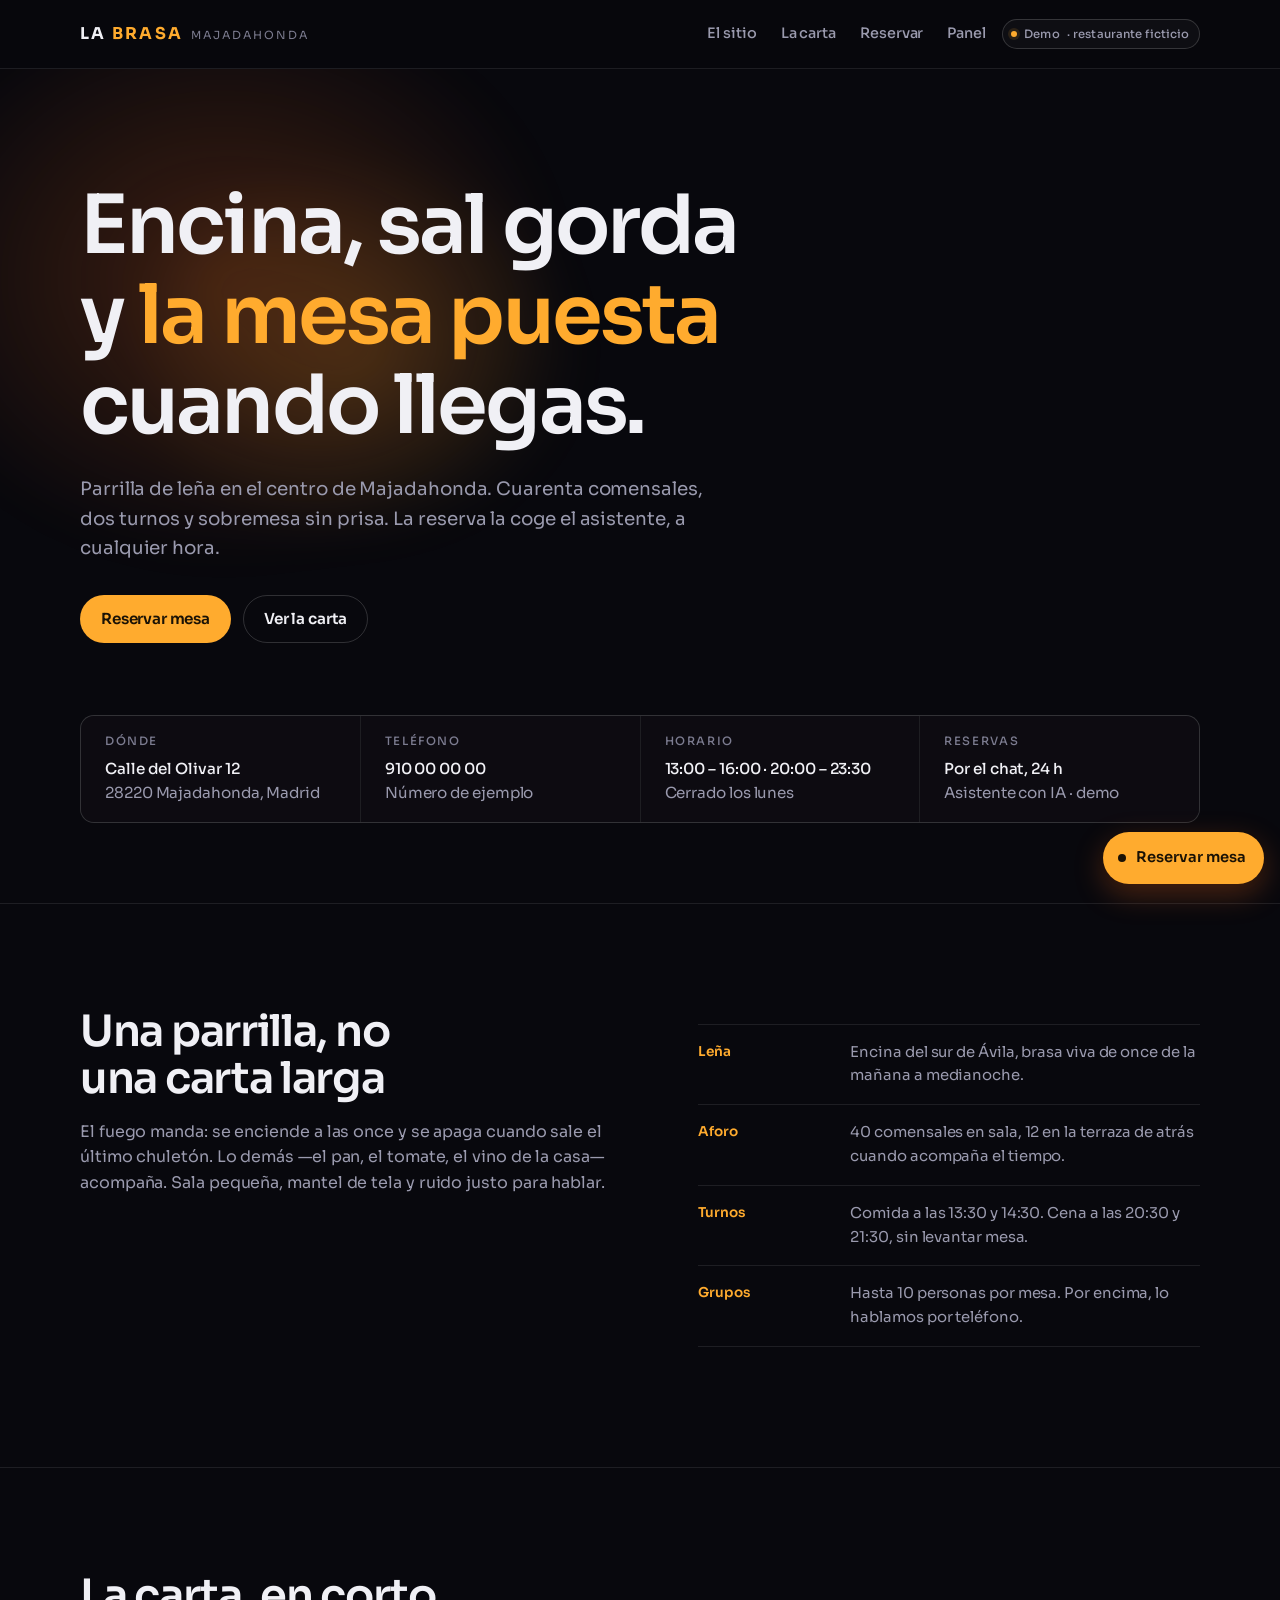
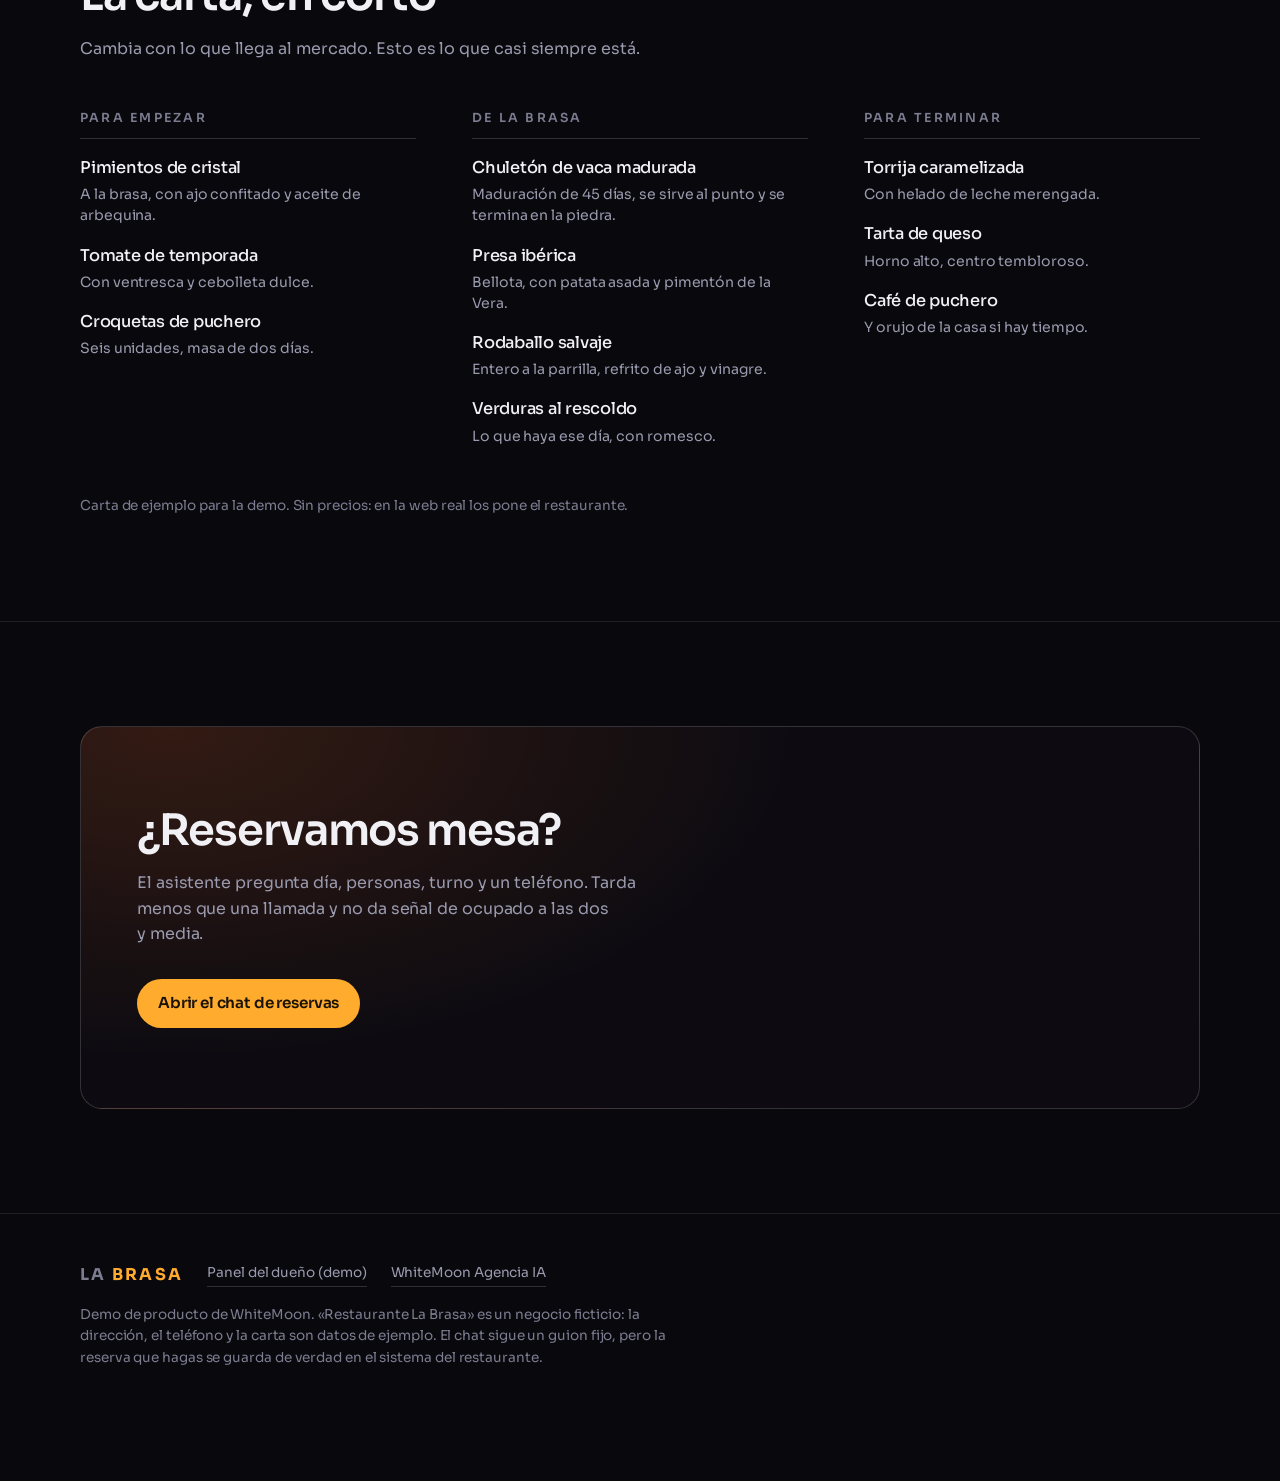
==== index.html @ 06634918 "feat: el chat guarda la reserva vía reservas-mt El guion y el diseño siguen igual; lo que cambia es " ====
<!DOCTYPE html>
<html lang="es">
<head>
<meta charset="utf-8">
<meta name="viewport" content="width=device-width, initial-scale=1">
<title>Restaurante La Brasa · Demo de reservas con IA — WhiteMoon</title>
<meta name="description" content="Demo visual de WhiteMoon: web de restaurante con asistente de IA que toma la reserva en el chat. Restaurante ficticio, datos de ejemplo.">
<meta name="robots" content="noindex, nofollow">
<meta property="og:type" content="website">
<meta property="og:title" content="Restaurante La Brasa · Demo de reservas con IA">
<meta property="og:description" content="Demo visual de WhiteMoon. Restaurante ficticio, datos de ejemplo.">
<meta name="theme-color" content="#08080d">
<link rel="preconnect" href="https://fonts.googleapis.com">
<link rel="preconnect" href="https://fonts.gstatic.com" crossorigin>
<link href="https://fonts.googleapis.com/css2?family=Sora:wght@300;400;500;600;700&display=swap" rel="stylesheet">
<link rel="stylesheet" href="assets/css/base.css">
<link rel="stylesheet" href="assets/css/site.css">
</head>
<body>

<a class="skip" href="#main">Saltar al contenido</a>

<header class="nav">
  <div class="wrap nav__inner">
    <a class="brand" href="#main">
      <span class="brand__mark">La <em>Brasa</em></span>
      <span class="brand__kind">Majadahonda</span>
    </a>
    <nav class="nav__links" aria-label="Secciones">
      <a href="#sitio">El sitio</a>
      <a href="#carta">La carta</a>
      <a href="#reservar">Reservar</a>
      <a href="panel.html">Panel</a>
    </nav>
    <span class="demo-tag">Demo<span class="nav__tag-full"> · restaurante ficticio</span></span>
  </div>
</header>

<main id="main">

  <section class="hero">
    <div class="wrap hero__inner">
      <h1>Encina, sal gorda y <em>la mesa puesta</em> cuando llegas.</h1>
      <p class="hero__lead">
        Parrilla de leña en el centro de Majadahonda. Cuarenta comensales, dos turnos
        y sobremesa sin prisa. La reserva la coge el asistente, a cualquier hora.
      </p>
      <div class="hero__actions">
        <button class="btn btn--ember" type="button" data-open-chat>Reservar mesa</button>
        <a class="btn btn--ghost" href="#carta">Ver la carta</a>
      </div>

      <dl class="strip">
        <div>
          <dt>Dónde</dt>
          <dd>Calle del Olivar 12 <span>28220 Majadahonda, Madrid</span></dd>
        </div>
        <div>
          <dt>Teléfono</dt>
          <dd>910 00 00 00 <span>Número de ejemplo</span></dd>
        </div>
        <div>
          <dt>Horario</dt>
          <dd>13:00 – 16:00 · 20:00 – 23:30 <span>Cerrado los lunes</span></dd>
        </div>
        <div>
          <dt>Reservas</dt>
          <dd>Por el chat, 24 h <span>Asistente con IA · demo</span></dd>
        </div>
      </dl>
    </div>
  </section>

  <section class="section" id="sitio">
    <div class="wrap sitio">
      <div>
        <h2>Una parrilla, no una carta larga</h2>
        <p class="section__lead">
          El fuego manda: se enciende a las once y se apaga cuando sale el último
          chuletón. Lo demás —el pan, el tomate, el vino de la casa— acompaña.
          Sala pequeña, mantel de tela y ruido justo para hablar.
        </p>
      </div>
      <dl class="facts">
        <div>
          <dt>Leña</dt>
          <dd>Encina del sur de Ávila, brasa viva de once de la mañana a medianoche.</dd>
        </div>
        <div>
          <dt>Aforo</dt>
          <dd>40 comensales en sala, 12 en la terraza de atrás cuando acompaña el tiempo.</dd>
        </div>
        <div>
          <dt>Turnos</dt>
          <dd>Comida a las 13:30 y 14:30. Cena a las 20:30 y 21:30, sin levantar mesa.</dd>
        </div>
        <div>
          <dt>Grupos</dt>
          <dd>Hasta 10 personas por mesa. Por encima, lo hablamos por teléfono.</dd>
        </div>
      </dl>
    </div>
  </section>

  <section class="section" id="carta">
    <div class="wrap">
      <h2>La carta, en corto</h2>
      <p class="section__lead">
        Cambia con lo que llega al mercado. Esto es lo que casi siempre está.
      </p>

      <div class="carta">
        <div>
          <h3>Para empezar</h3>
          <ul>
            <li><b>Pimientos de cristal</b><span>A la brasa, con ajo confitado y aceite de arbequina.</span></li>
            <li><b>Tomate de temporada</b><span>Con ventresca y cebolleta dulce.</span></li>
            <li><b>Croquetas de puchero</b><span>Seis unidades, masa de dos días.</span></li>
          </ul>
        </div>
        <div>
          <h3>De la brasa</h3>
          <ul>
            <li><b>Chuletón de vaca madurada</b><span>Maduración de 45 días, se sirve al punto y se termina en la piedra.</span></li>
            <li><b>Presa ibérica</b><span>Bellota, con patata asada y pimentón de la Vera.</span></li>
            <li><b>Rodaballo salvaje</b><span>Entero a la parrilla, refrito de ajo y vinagre.</span></li>
            <li><b>Verduras al rescoldo</b><span>Lo que haya ese día, con romesco.</span></li>
          </ul>
        </div>
        <div>
          <h3>Para terminar</h3>
          <ul>
            <li><b>Torrija caramelizada</b><span>Con helado de leche merengada.</span></li>
            <li><b>Tarta de queso</b><span>Horno alto, centro tembloroso.</span></li>
            <li><b>Café de puchero</b><span>Y orujo de la casa si hay tiempo.</span></li>
          </ul>
        </div>
      </div>

      <p class="carta__note">
        Carta de ejemplo para la demo. Sin precios: en la web real los pone el restaurante.
      </p>
    </div>
  </section>

  <section class="section" id="reservar">
    <div class="wrap">
      <div class="cierre">
        <h2>¿Reservamos mesa?</h2>
        <p>
          El asistente pregunta día, personas, turno y un teléfono. Tarda menos que
          una llamada y no da señal de ocupado a las dos y media.
        </p>
        <button class="btn btn--ember" type="button" data-open-chat>Abrir el chat de reservas</button>
      </div>
    </div>
  </section>

</main>

<footer class="foot">
  <div class="wrap">
    <div class="foot__row">
      <span class="brand__mark">La <em>Brasa</em></span>
      <a href="panel.html">Panel del dueño (demo)</a>
      <a href="https://whitemoon.es" rel="noopener">WhiteMoon Agencia IA</a>
    </div>
    <p class="foot__disclaimer">
      Demo de producto de WhiteMoon. «Restaurante La Brasa» es un negocio ficticio:
      la dirección, el teléfono y la carta son datos de ejemplo. El chat sigue un
      guion fijo, pero la reserva que hagas se guarda de verdad en el sistema del
      restaurante.
    </p>
  </div>
</footer>

<!-- Widget de reservas ---------------------------------------------------- -->

<button class="chat-fab" type="button" id="chatFab" data-open-chat aria-haspopup="dialog" aria-controls="chat">
  <span class="chat-fab__dot" aria-hidden="true"></span>
  Reservar mesa
</button>

<section class="chat" id="chat" role="dialog" aria-modal="false" aria-labelledby="chatTitle" hidden>
  <header class="chat__head">
    <div>
      <p class="chat__title" id="chatTitle">Reservas · La Brasa</p>
      <p class="chat__sub">Asistente con IA · demo</p>
    </div>
    <button class="chat__close" type="button" id="chatClose" aria-label="Cerrar el chat">
      <svg width="16" height="16" viewBox="0 0 16 16" fill="none" aria-hidden="true">
        <path d="M3.5 3.5l9 9m0-9l-9 9" stroke="currentColor" stroke-width="1.6" stroke-linecap="round"/>
      </svg>
    </button>
  </header>

  <div class="chat__log" id="chatLog" role="log" aria-live="polite" aria-label="Conversación con el asistente"></div>

  <footer class="chat__foot">
    <div class="chips" id="chatChips"></div>
    <form class="chat__form" id="chatForm" hidden>
      <label class="sr-only" for="chatInput" id="chatInputLabel">Tu respuesta</label>
      <input class="chat__input" id="chatInput" type="text" autocomplete="off" placeholder="Escribe aquí…">
      <button class="chat__send" type="submit" aria-label="Enviar">
        <svg width="17" height="17" viewBox="0 0 17 17" fill="none" aria-hidden="true">
          <path d="M2.5 8.5h11m-4.5-4.5l4.5 4.5-4.5 4.5" stroke="currentColor" stroke-width="1.7" stroke-linecap="round" stroke-linejoin="round"/>
        </svg>
      </button>
    </form>
  </footer>
</section>

<script src="assets/js/chat.js"></script>
</body>
</html>
---- assets/css/base.css ----
/* ==========================================================================
   La Brasa · DEMO WhiteMoon — tokens y base compartida
   ========================================================================== */

:root {
  /* Superficies — negro WhiteMoon con calor de brasa en las capas altas */
  --bg: #08080d;
  --bg-2: #0d0b11;
  --surface: #141019;
  --surface-2: #1b1520;
  --line: rgba(255, 255, 255, .09);
  --line-strong: rgba(255, 255, 255, .16);

  /* Acento cálido: brasa */
  --ember: #ffab2e;
  --ember-deep: #ff6f1f;
  --ember-ink: #1a1205;
  --ember-soft: rgba(255, 171, 46, .12);

  /* Estados */
  --ok: #00d4aa;
  --ok-soft: rgba(0, 212, 170, .13);
  --warn: #ffc96b;
  --danger: #ff6b6b;
  --danger-soft: rgba(255, 107, 107, .13);

  /* Texto */
  --text: #f0f0f5;
  --muted: #9a9aae;
  --muted-2: #7c7c90;

  /* Tipografía */
  --font: 'Sora', system-ui, -apple-system, 'Segoe UI', sans-serif;

  /* Ritmo */
  --s1: .25rem;
  --s2: .5rem;
  --s3: .75rem;
  --s4: 1rem;
  --s5: 1.5rem;
  --s6: 2rem;
  --s7: 3rem;
  --s8: 4.5rem;
  --s9: 7rem;

  --r-sm: 8px;
  --r-md: 14px;
  --r-lg: 22px;
  --r-pill: 999px;

  /* Capas */
  --z-sticky: 20;
  --z-nav: 30;
  --z-widget: 40;
  --z-sheet: 50;
  --z-toast: 60;

  /* Motion */
  --ease-out: cubic-bezier(.16, 1, .3, 1);
  --fast: 160ms;
  --mid: 260ms;
}

*,
*::before,
*::after { box-sizing: border-box; }

html {
  -webkit-text-size-adjust: 100%;
  scroll-behavior: smooth;
}

body {
  margin: 0;
  background: var(--bg);
  color: var(--text);
  font-family: var(--font);
  font-size: 16px;
  font-weight: 400;
  line-height: 1.6;
  letter-spacing: -.005em;
  -webkit-font-smoothing: antialiased;
  text-rendering: optimizeLegibility;
}

h1, h2, h3, h4 {
  margin: 0;
  font-weight: 600;
  line-height: 1.1;
  letter-spacing: -.03em;
  text-wrap: balance;
}

p { margin: 0; text-wrap: pretty; }

a { color: inherit; }

button,
input,
select,
textarea {
  font: inherit;
  color: inherit;
}

button {
  cursor: pointer;
  touch-action: manipulation;
}

ul, ol { margin: 0; padding: 0; list-style: none; }

:focus-visible {
  outline: 2px solid var(--ember);
  outline-offset: 3px;
  border-radius: 4px;
}

::selection {
  background: var(--ember);
  color: var(--ember-ink);
}

/* Utilidades ------------------------------------------------------------- */

.wrap {
  width: min(100% - 2.5rem, 1120px);
  margin-inline: auto;
}

.skip {
  position: absolute;
  left: -9999px;
  top: 0;
  z-index: 100;
  padding: .7rem 1.1rem;
  background: var(--ember);
  color: var(--ember-ink);
  font-weight: 600;
  border-radius: 0 0 var(--r-sm) 0;
}
.skip:focus { left: 0; }

.sr-only {
  position: absolute;
  width: 1px; height: 1px;
  padding: 0; margin: -1px;
  overflow: hidden;
  clip: rect(0 0 0 0);
  white-space: nowrap;
  border: 0;
}

.tnum { font-variant-numeric: tabular-nums; }

/* Sello de demo ---------------------------------------------------------- */

.demo-tag {
  display: inline-flex;
  align-items: center;
  gap: .45rem;
  padding: .3rem .6rem .3rem .5rem;
  border: 1px solid var(--line-strong);
  border-radius: var(--r-pill);
  background: rgba(255, 255, 255, .03);
  color: var(--muted);
  font-size: .72rem;
  font-weight: 500;
  letter-spacing: .01em;
  white-space: nowrap;
}

.demo-tag::before {
  content: "";
  width: 6px;
  height: 6px;
  border-radius: 50%;
  background: var(--ember);
  box-shadow: 0 0 0 3px var(--ember-soft);
}

/* Botones ---------------------------------------------------------------- */

.btn {
  display: inline-flex;
  align-items: center;
  justify-content: center;
  gap: .5rem;
  min-height: 46px;
  padding: .7rem 1.25rem;
  border: 1px solid transparent;
  border-radius: var(--r-pill);
  background: none;
  font-size: .95rem;
  font-weight: 600;
  letter-spacing: -.01em;
  text-decoration: none;
  transition: background var(--fast) var(--ease-out),
              border-color var(--fast) var(--ease-out),
              color var(--fast) var(--ease-out),
              transform var(--fast) var(--ease-out);
}

.btn:active { transform: scale(.97); }

.btn--ember {
  background: var(--ember);
  color: var(--ember-ink);
}
.btn--ember:hover { background: #ffbe5c; }

.btn--ghost {
  border-color: var(--line-strong);
  color: var(--text);
}
.btn--ghost:hover {
  border-color: var(--ember);
  color: var(--ember);
}

@media (prefers-reduced-motion: reduce) {
  html { scroll-behavior: auto; }
  *,
  *::before,
  *::after {
    animation-duration: .001ms !important;
    animation-iteration-count: 1 !important;
    transition-duration: .001ms !important;
  }
}
---- assets/css/site.css ----
/* ==========================================================================
   La Brasa · web del comensal
   ========================================================================== */

/* Cabecera --------------------------------------------------------------- */

.nav {
  position: sticky;
  top: 0;
  z-index: var(--z-nav);
  background: rgba(8, 8, 13, .82);
  backdrop-filter: blur(14px);
  border-bottom: 1px solid var(--line);
}

.nav__inner {
  display: flex;
  align-items: center;
  gap: var(--s4);
  min-height: 68px;
}

.brand {
  display: flex;
  align-items: baseline;
  gap: .5rem;
  text-decoration: none;
  margin-right: auto;
}

.brand__mark {
  font-size: 1.02rem;
  font-weight: 700;
  letter-spacing: .14em;
  text-transform: uppercase;
}

.brand__mark em {
  font-style: normal;
  color: var(--ember);
}

.brand__kind {
  font-size: .7rem;
  font-weight: 400;
  letter-spacing: .18em;
  text-transform: uppercase;
  color: var(--muted-2);
}

.nav__links {
  display: flex;
  align-items: center;
  gap: var(--s5);
}

.nav__links a {
  font-size: .9rem;
  font-weight: 500;
  color: var(--muted);
  text-decoration: none;
  transition: color var(--fast) var(--ease-out);
}

.nav__links a:hover { color: var(--text); }

@media (max-width: 760px) {
  .nav__links { display: none; }
  .brand__kind { display: none; }
  .nav__tag-full { display: none; }
}

/* Hero ------------------------------------------------------------------- */

.hero {
  position: relative;
  padding: clamp(3.5rem, 11vw, 7rem) 0 clamp(2.5rem, 6vw, 4rem);
  overflow: hidden;
}

.hero::before {
  content: "";
  position: absolute;
  inset: -30% 40% 20% -25%;
  background:
    radial-gradient(45% 45% at 50% 50%, rgba(255, 111, 31, .22), transparent 70%),
    radial-gradient(30% 30% at 62% 58%, rgba(255, 171, 46, .18), transparent 72%);
  filter: blur(18px);
  pointer-events: none;
}

.hero__inner { position: relative; }

.hero h1 {
  max-width: 14ch;
  font-size: clamp(2.6rem, 8.5vw, 5.1rem);
  font-weight: 600;
  letter-spacing: -.035em;
}

.hero h1 em {
  font-style: normal;
  color: var(--ember);
}

.hero__lead {
  max-width: 46ch;
  margin-top: var(--s5);
  color: var(--muted);
  font-size: clamp(1rem, 2.4vw, 1.15rem);
}

.hero__actions {
  display: flex;
  flex-wrap: wrap;
  gap: var(--s3);
  margin-top: var(--s6);
}

/* Franja de datos (NAP de ejemplo) --------------------------------------- */

.strip {
  display: grid;
  grid-template-columns: repeat(auto-fit, minmax(190px, 1fr));
  gap: 1px;
  margin-top: clamp(3rem, 8vw, 4.5rem);
  border: 1px solid var(--line);
  border-radius: var(--r-md);
  background: var(--line);
  overflow: hidden;
}

.strip > div {
  padding: var(--s4) var(--s5);
  background: var(--bg-2);
}

.strip dt {
  color: var(--muted-2);
  font-size: .72rem;
  font-weight: 500;
  letter-spacing: .14em;
  text-transform: uppercase;
}

.strip dd {
  margin: .4rem 0 0;
  font-size: .95rem;
  font-weight: 500;
}

.strip dd span {
  display: block;
  color: var(--muted);
  font-weight: 400;
}

/* Secciones -------------------------------------------------------------- */

.section {
  padding: clamp(3.5rem, 9vw, 6.5rem) 0;
  border-top: 1px solid var(--line);
}

.section h2 { font-size: clamp(1.8rem, 5vw, 2.7rem); }

.section__lead {
  max-width: 52ch;
  margin-top: var(--s4);
  color: var(--muted);
}

/* El sitio */

.sitio {
  display: grid;
  gap: clamp(2rem, 5vw, 4rem);
  align-items: start;
}

@media (min-width: 900px) {
  .sitio { grid-template-columns: 1.05fr .95fr; }
}

.facts { border-top: 1px solid var(--line); }

.facts > div {
  display: flex;
  gap: var(--s4);
  padding: var(--s4) 0;
  border-bottom: 1px solid var(--line);
}

.facts dt {
  flex: 0 0 8.5rem;
  color: var(--ember);
  font-size: .85rem;
  font-weight: 600;
  letter-spacing: -.01em;
}

.facts dd {
  margin: 0;
  color: var(--muted);
  font-size: .93rem;
}

@media (max-width: 480px) {
  .facts > div { flex-direction: column; gap: var(--s1); }
  .facts dt { flex: none; }
}

/* Carta */

.carta {
  display: grid;
  gap: clamp(2rem, 5vw, 3.5rem);
  margin-top: clamp(2.2rem, 5vw, 3.2rem);
}

@media (min-width: 760px) {
  .carta { grid-template-columns: repeat(3, 1fr); }
}

.carta h3 {
  padding-bottom: var(--s3);
  border-bottom: 1px solid var(--line-strong);
  font-size: .78rem;
  font-weight: 600;
  letter-spacing: .18em;
  text-transform: uppercase;
  color: var(--muted-2);
}

.carta ul { margin-top: var(--s4); }

.carta li + li { margin-top: var(--s4); }

.carta b {
  display: block;
  font-size: 1.02rem;
  font-weight: 500;
  letter-spacing: -.015em;
}

.carta span {
  display: block;
  margin-top: .2rem;
  color: var(--muted);
  font-size: .88rem;
  line-height: 1.5;
}

.carta__note {
  margin-top: clamp(2rem, 5vw, 3rem);
  color: var(--muted-2);
  font-size: .85rem;
}

/* Cierre / reserva */

.cierre {
  position: relative;
  padding: clamp(3rem, 8vw, 5rem) clamp(1.5rem, 5vw, 3.5rem);
  border: 1px solid var(--line-strong);
  border-radius: var(--r-lg);
  background:
    radial-gradient(90% 140% at 8% 0%, rgba(255, 111, 31, .16), transparent 62%),
    var(--bg-2);
}

.cierre h2 { max-width: 16ch; }

.cierre p {
  max-width: 44ch;
  margin-top: var(--s4);
  color: var(--muted);
}

.cierre .btn { margin-top: var(--s6); }

/* Pie -------------------------------------------------------------------- */

.foot {
  padding: var(--s7) 0 var(--s9);
  border-top: 1px solid var(--line);
  color: var(--muted-2);
  font-size: .85rem;
}

.foot__row {
  display: flex;
  flex-wrap: wrap;
  align-items: center;
  gap: var(--s4) var(--s5);
}

.foot__row a {
  color: var(--muted);
  text-decoration: none;
  padding-bottom: 2px;
  border-bottom: 1px solid var(--line-strong);
}

.foot__row a:hover { color: var(--ember); border-color: var(--ember); }

.foot__disclaimer {
  max-width: 62ch;
  margin-top: var(--s4);
  line-height: 1.6;
}

/* ==========================================================================
   Widget de chat
   ========================================================================== */

.chat-fab {
  position: fixed;
  right: max(1rem, env(safe-area-inset-right));
  bottom: max(1rem, env(safe-area-inset-bottom));
  z-index: var(--z-widget);
  display: flex;
  align-items: center;
  gap: .6rem;
  min-height: 52px;
  padding: .7rem 1.15rem .7rem .95rem;
  border: none;
  border-radius: var(--r-pill);
  background: var(--ember);
  color: var(--ember-ink);
  font-size: .92rem;
  font-weight: 600;
  box-shadow: 0 10px 30px rgba(255, 111, 31, .28), 0 2px 8px rgba(0, 0, 0, .5);
  transition: transform var(--mid) var(--ease-out);
}

.chat-fab:hover { transform: translateY(-2px); }
.chat-fab[hidden] { display: none; }

.chat-fab__dot {
  width: 8px;
  height: 8px;
  border-radius: 50%;
  background: var(--ember-ink);
  animation: pulse 2.4s var(--ease-out) infinite;
}

@keyframes pulse {
  0%, 100% { opacity: .35; transform: scale(.8); }
  50%      { opacity: 1;   transform: scale(1); }
}

.chat {
  position: fixed;
  right: max(1rem, env(safe-area-inset-right));
  bottom: max(1rem, env(safe-area-inset-bottom));
  z-index: var(--z-sheet);
  display: flex;
  flex-direction: column;
  width: min(380px, calc(100vw - 2rem));
  height: min(640px, calc(100dvh - 2rem));
  border: 1px solid var(--line-strong);
  border-radius: var(--r-lg);
  background: var(--surface);
  box-shadow: 0 24px 60px rgba(0, 0, 0, .6);
  overflow: hidden;
  opacity: 0;
  transform: translateY(12px) scale(.98);
  transition: opacity var(--mid) var(--ease-out), transform var(--mid) var(--ease-out);
}

.chat[hidden] { display: none; }
.chat.is-open { opacity: 1; transform: none; }

@media (max-width: 520px) {
  .chat {
    inset: 0;
    right: 0;
    bottom: 0;
    width: 100%;
    height: 100dvh;
    border: none;
    border-radius: 0;
  }
}

.chat__head {
  display: flex;
  align-items: center;
  gap: var(--s3);
  padding: var(--s4) var(--s4) var(--s4) var(--s5);
  border-bottom: 1px solid var(--line);
  background: var(--surface-2);
}

.chat__title {
  font-size: .95rem;
  font-weight: 600;
  letter-spacing: -.01em;
}

.chat__sub {
  margin-top: .1rem;
  color: var(--muted-2);
  font-size: .72rem;
  letter-spacing: .02em;
}

.chat__close {
  margin-left: auto;
  display: grid;
  place-items: center;
  width: 40px;
  height: 40px;
  border: 1px solid var(--line);
  border-radius: 50%;
  background: transparent;
  color: var(--muted);
}

.chat__close:hover { color: var(--text); border-color: var(--line-strong); }

.chat__log {
  flex: 1;
  display: flex;
  flex-direction: column;
  gap: var(--s3);
  padding: var(--s5) var(--s4);
  overflow-y: auto;
  overscroll-behavior: contain;
}

.msg {
  max-width: 84%;
  padding: .65rem .9rem;
  border-radius: var(--r-md);
  font-size: .92rem;
  line-height: 1.5;
  animation: msg-in var(--mid) var(--ease-out) both;
}

@keyframes msg-in {
  from { opacity: 0; transform: translateY(6px); }
  to   { opacity: 1; transform: none; }
}

.msg--bot {
  align-self: flex-start;
  border: 1px solid var(--line);
  border-radius: var(--r-md) var(--r-md) var(--r-md) 4px;
  background: var(--surface-2);
}

.msg--user {
  align-self: flex-end;
  border-radius: var(--r-md) var(--r-md) 4px var(--r-md);
  background: var(--ember);
  color: var(--ember-ink);
  font-weight: 500;
}

.msg--card {
  align-self: stretch;
  max-width: 100%;
  border: 1px solid rgba(0, 212, 170, .3);
  background: var(--ok-soft);
}

.msg--card b {
  display: block;
  margin-bottom: .5rem;
  color: var(--ok);
  font-size: .95rem;
}

.msg--card dl {
  display: grid;
  grid-template-columns: 6rem 1fr;
  gap: .3rem var(--s3);
  margin: 0;
  font-size: .88rem;
}

.msg--card dt { color: var(--muted); }
.msg--card dd { margin: 0; font-weight: 500; }

.typing {
  align-self: flex-start;
  display: flex;
  gap: 4px;
  padding: .85rem .9rem;
  border: 1px solid var(--line);
  border-radius: var(--r-md) var(--r-md) var(--r-md) 4px;
  background: var(--surface-2);
}

.typing span {
  width: 6px;
  height: 6px;
  border-radius: 50%;
  background: var(--muted);
  animation: blink 1.2s var(--ease-out) infinite;
}

.typing span:nth-child(2) { animation-delay: .18s; }
.typing span:nth-child(3) { animation-delay: .36s; }

@keyframes blink {
  0%, 100% { opacity: .25; }
  40%      { opacity: 1; }
}

.chat__foot {
  padding: var(--s3) var(--s4) max(var(--s4), env(safe-area-inset-bottom));
  border-top: 1px solid var(--line);
  background: var(--surface-2);
}

.chips {
  display: flex;
  flex-wrap: wrap;
  gap: var(--s2);
}

.chip {
  min-height: 40px;
  padding: .5rem .85rem;
  border: 1px solid var(--line-strong);
  border-radius: var(--r-pill);
  background: transparent;
  color: var(--text);
  font-size: .88rem;
  font-weight: 500;
  transition: background var(--fast) var(--ease-out), border-color var(--fast) var(--ease-out), color var(--fast) var(--ease-out);
}

.chip:hover {
  border-color: var(--ember);
  background: var(--ember-soft);
  color: var(--ember);
}

/* Calendario ------------------------------------------------------------- */

.chips--cal { display: block; }

.cal__head {
  display: flex;
  align-items: center;
  gap: var(--s2);
}

.cal__title {
  flex: 1;
  text-align: center;
  font-size: .92rem;
  font-weight: 600;
  letter-spacing: -.01em;
  font-variant-numeric: tabular-nums;
}

.cal__nav {
  flex: 0 0 auto;
  display: grid;
  place-items: center;
  width: 40px;
  height: 40px;
  border: 1px solid var(--line-strong);
  border-radius: 50%;
  background: transparent;
  color: var(--text);
  transition: border-color var(--fast) var(--ease-out), color var(--fast) var(--ease-out);
}

.cal__nav:hover:not(:disabled) { border-color: var(--ember); color: var(--ember); }

.cal__nav:disabled {
  border-color: var(--line);
  color: var(--muted-2);
  opacity: .5;
  cursor: default;
}

.cal__dows,
.cal__grid {
  display: grid;
  grid-template-columns: repeat(7, 1fr);
  gap: 2px;
}

.cal__dows {
  margin-top: var(--s3);
  color: var(--muted-2);
  font-size: .68rem;
  font-weight: 600;
  letter-spacing: .08em;
  text-align: center;
}

.cal__grid { margin-top: 2px; }

.cal__day {
  display: grid;
  place-items: center;
  aspect-ratio: 1;
  min-height: 40px;
  padding: 0;
  border: 1px solid transparent;
  border-radius: var(--r-sm);
  background: transparent;
  color: var(--text);
  font-size: .88rem;
  font-weight: 500;
  font-variant-numeric: tabular-nums;
  transition: background var(--fast) var(--ease-out), color var(--fast) var(--ease-out);
}

.cal__day:hover:not(:disabled) {
  background: var(--ember-soft);
  color: var(--ember);
}

.cal__day:active:not(:disabled) { background: var(--ember); color: var(--ember-ink); }

.cal__day.is-hoy { border-color: var(--line-strong); }

.cal__day:disabled {
  color: var(--muted-2);
  opacity: .4;
  cursor: default;
}

.cal__note {
  margin-top: var(--s3);
  color: var(--muted-2);
  font-size: .72rem;
  text-align: center;
}

.chat__form {
  display: flex;
  gap: var(--s2);
}

.chat__form[hidden] { display: none; }

.chat__input {
  flex: 1;
  min-width: 0;
  min-height: 44px;
  padding: .6rem .9rem;
  border: 1px solid var(--line-strong);
  border-radius: var(--r-pill);
  background: var(--bg-2);
  font-size: 1rem;
}

.chat__input::placeholder { color: var(--muted-2); }
.chat__input:focus { outline: none; border-color: var(--ember); }

.chat__send {
  flex: 0 0 auto;
  display: grid;
  place-items: center;
  width: 44px;
  height: 44px;
  border: none;
  border-radius: 50%;
  background: var(--ember);
  color: var(--ember-ink);
}

.chat__restart {
  display: block;
  width: 100%;
  min-height: 44px;
  border: 1px solid var(--line-strong);
  border-radius: var(--r-pill);
  background: transparent;
  color: var(--muted);
  font-size: .88rem;
  font-weight: 500;
}

.chat__restart:hover { color: var(--text); }

/* ==========================================================================
   reserva.html · el chat a pantalla completa (lo que abre el QR)
   ========================================================================== */

.pr {
  display: flex;
  flex-direction: column;
  min-height: 100dvh;
}

.pr__head {
  display: flex;
  align-items: center;
  gap: var(--s3);
  flex-wrap: wrap;
  padding: calc(var(--s4) + env(safe-area-inset-top)) var(--s4) var(--s4);
  border-bottom: 1px solid var(--line);
}

.pr__titulo {
  flex: 1;
  min-width: 0;
  font-size: .82rem;
  font-weight: 400;
  letter-spacing: -.005em;
  color: var(--muted);
}

.pr__main {
  flex: 1;
  display: flex;
  min-height: 0;
  padding: var(--s4);
}

.chat--pagina {
  position: static;
  width: 100%;
  max-width: 520px;
  height: auto;
  min-height: 0;
  margin-inline: auto;
  opacity: 1;
  transform: none;
  box-shadow: none;
}

.chat--pagina .chat__head { padding-right: var(--s5); }

.chat--pagina .chat__log { min-height: 42vh; }

.pr__pie {
  padding: var(--s4) var(--s4) calc(var(--s5) + env(safe-area-inset-bottom));
  border-top: 1px solid var(--line);
  color: var(--muted-2);
  font-size: .78rem;
  line-height: 1.6;
  text-align: center;
}

.pr__aviso {
  max-width: 54ch;
  margin: var(--s2) auto 0;
  color: var(--muted-2);
  opacity: .85;
}

@media (max-width: 560px) {
  .pr__main { padding: 0; }

  .chat--pagina {
    max-width: none;
    border-inline: none;
    border-radius: 0;
  }

  .pr__titulo { flex-basis: 100%; order: 3; }
}
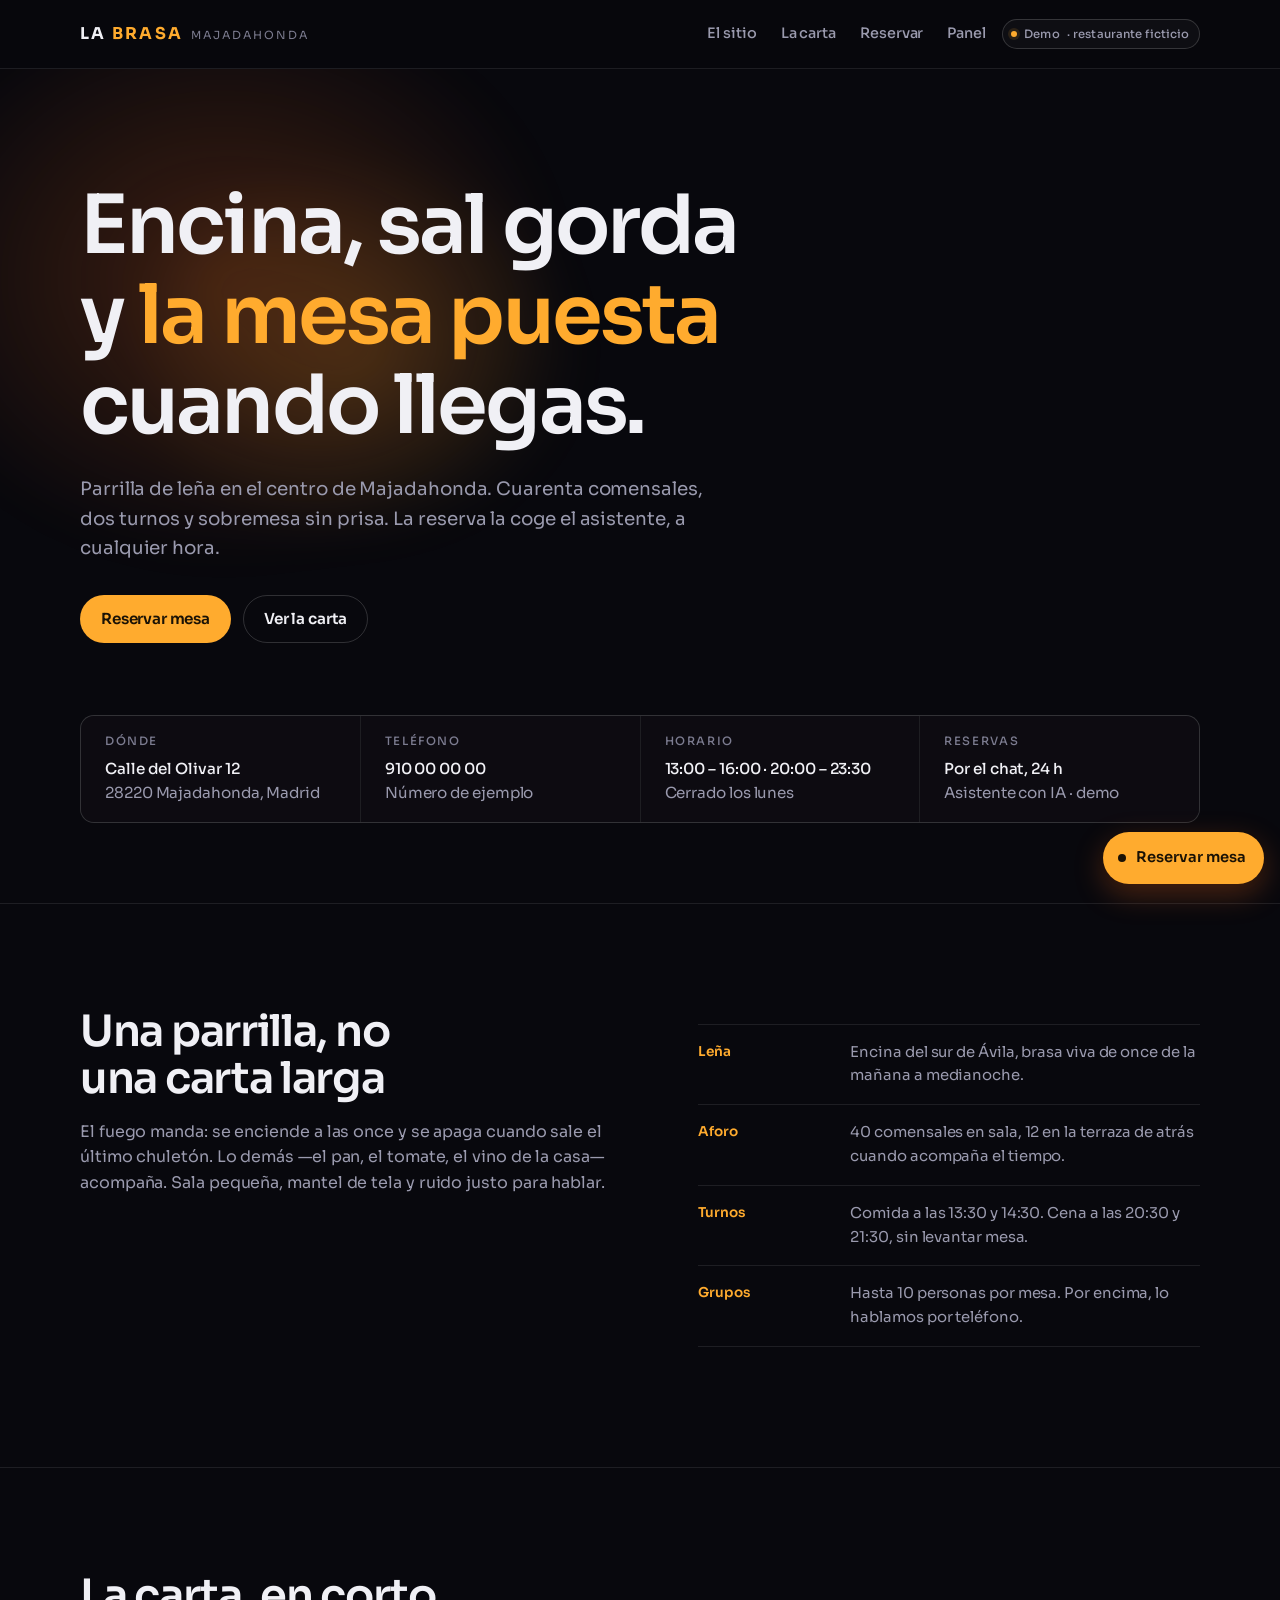
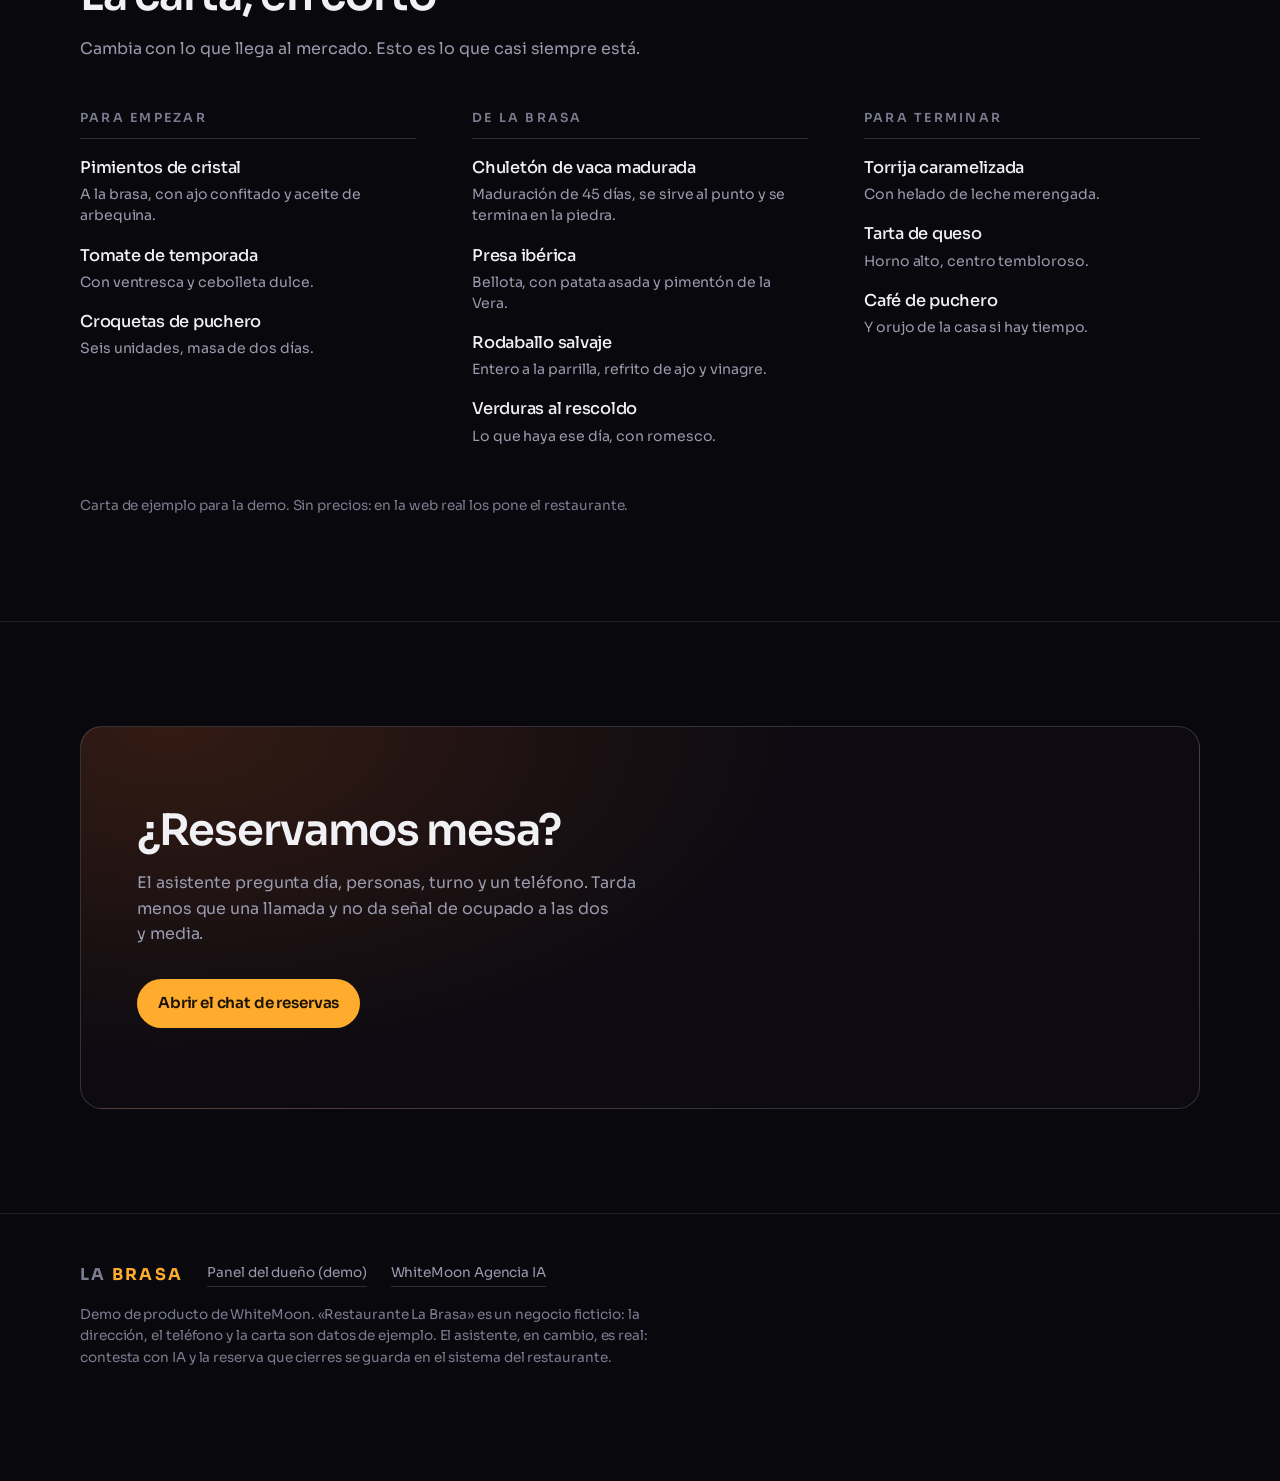
==== commit ef68b1b2: "feat: chat con IA real (restaurante-chat) El chat deja de ser un guion. Ahora es conversación libre:" ====
--- a/index.html
+++ b/index.html
@@ -167,9 +167,9 @@
     </div>
     <p class="foot__disclaimer">
       Demo de producto de WhiteMoon. «Restaurante La Brasa» es un negocio ficticio:
-      la dirección, el teléfono y la carta son datos de ejemplo. El chat sigue un
-      guion fijo, pero la reserva que hagas se guarda de verdad en el sistema del
-      restaurante.
+      la dirección, el teléfono y la carta son datos de ejemplo. El asistente,
+      en cambio, es real: contesta con IA y la reserva que cierres se guarda en
+      el sistema del restaurante.
     </p>
   </div>
 </footer>
--- a/assets/css/site.css
+++ b/assets/css/site.css
@@ -436,6 +436,8 @@
   border-radius: var(--r-md);
   font-size: .92rem;
   line-height: 1.5;
+  white-space: pre-wrap;        /* el agente contesta con saltos de línea */
+  overflow-wrap: anywhere;
   animation: msg-in var(--mid) var(--ease-out) both;
 }
 
@@ -540,103 +542,6 @@
   color: var(--ember);
 }
 
-/* Calendario ------------------------------------------------------------- */
-
-.chips--cal { display: block; }
-
-.cal__head {
-  display: flex;
-  align-items: center;
-  gap: var(--s2);
-}
-
-.cal__title {
-  flex: 1;
-  text-align: center;
-  font-size: .92rem;
-  font-weight: 600;
-  letter-spacing: -.01em;
-  font-variant-numeric: tabular-nums;
-}
-
-.cal__nav {
-  flex: 0 0 auto;
-  display: grid;
-  place-items: center;
-  width: 40px;
-  height: 40px;
-  border: 1px solid var(--line-strong);
-  border-radius: 50%;
-  background: transparent;
-  color: var(--text);
-  transition: border-color var(--fast) var(--ease-out), color var(--fast) var(--ease-out);
-}
-
-.cal__nav:hover:not(:disabled) { border-color: var(--ember); color: var(--ember); }
-
-.cal__nav:disabled {
-  border-color: var(--line);
-  color: var(--muted-2);
-  opacity: .5;
-  cursor: default;
-}
-
-.cal__dows,
-.cal__grid {
-  display: grid;
-  grid-template-columns: repeat(7, 1fr);
-  gap: 2px;
-}
-
-.cal__dows {
-  margin-top: var(--s3);
-  color: var(--muted-2);
-  font-size: .68rem;
-  font-weight: 600;
-  letter-spacing: .08em;
-  text-align: center;
-}
-
-.cal__grid { margin-top: 2px; }
-
-.cal__day {
-  display: grid;
-  place-items: center;
-  aspect-ratio: 1;
-  min-height: 40px;
-  padding: 0;
-  border: 1px solid transparent;
-  border-radius: var(--r-sm);
-  background: transparent;
-  color: var(--text);
-  font-size: .88rem;
-  font-weight: 500;
-  font-variant-numeric: tabular-nums;
-  transition: background var(--fast) var(--ease-out), color var(--fast) var(--ease-out);
-}
-
-.cal__day:hover:not(:disabled) {
-  background: var(--ember-soft);
-  color: var(--ember);
-}
-
-.cal__day:active:not(:disabled) { background: var(--ember); color: var(--ember-ink); }
-
-.cal__day.is-hoy { border-color: var(--line-strong); }
-
-.cal__day:disabled {
-  color: var(--muted-2);
-  opacity: .4;
-  cursor: default;
-}
-
-.cal__note {
-  margin-top: var(--s3);
-  color: var(--muted-2);
-  font-size: .72rem;
-  text-align: center;
-}
-
 .chat__form {
   display: flex;
   gap: var(--s2);
@@ -670,20 +575,6 @@
   color: var(--ember-ink);
 }
 
-.chat__restart {
-  display: block;
-  width: 100%;
-  min-height: 44px;
-  border: 1px solid var(--line-strong);
-  border-radius: var(--r-pill);
-  background: transparent;
-  color: var(--muted);
-  font-size: .88rem;
-  font-weight: 500;
-}
-
-.chat__restart:hover { color: var(--text); }
-
 /* ==========================================================================
    reserva.html · el chat a pantalla completa (lo que abre el QR)
    ========================================================================== */
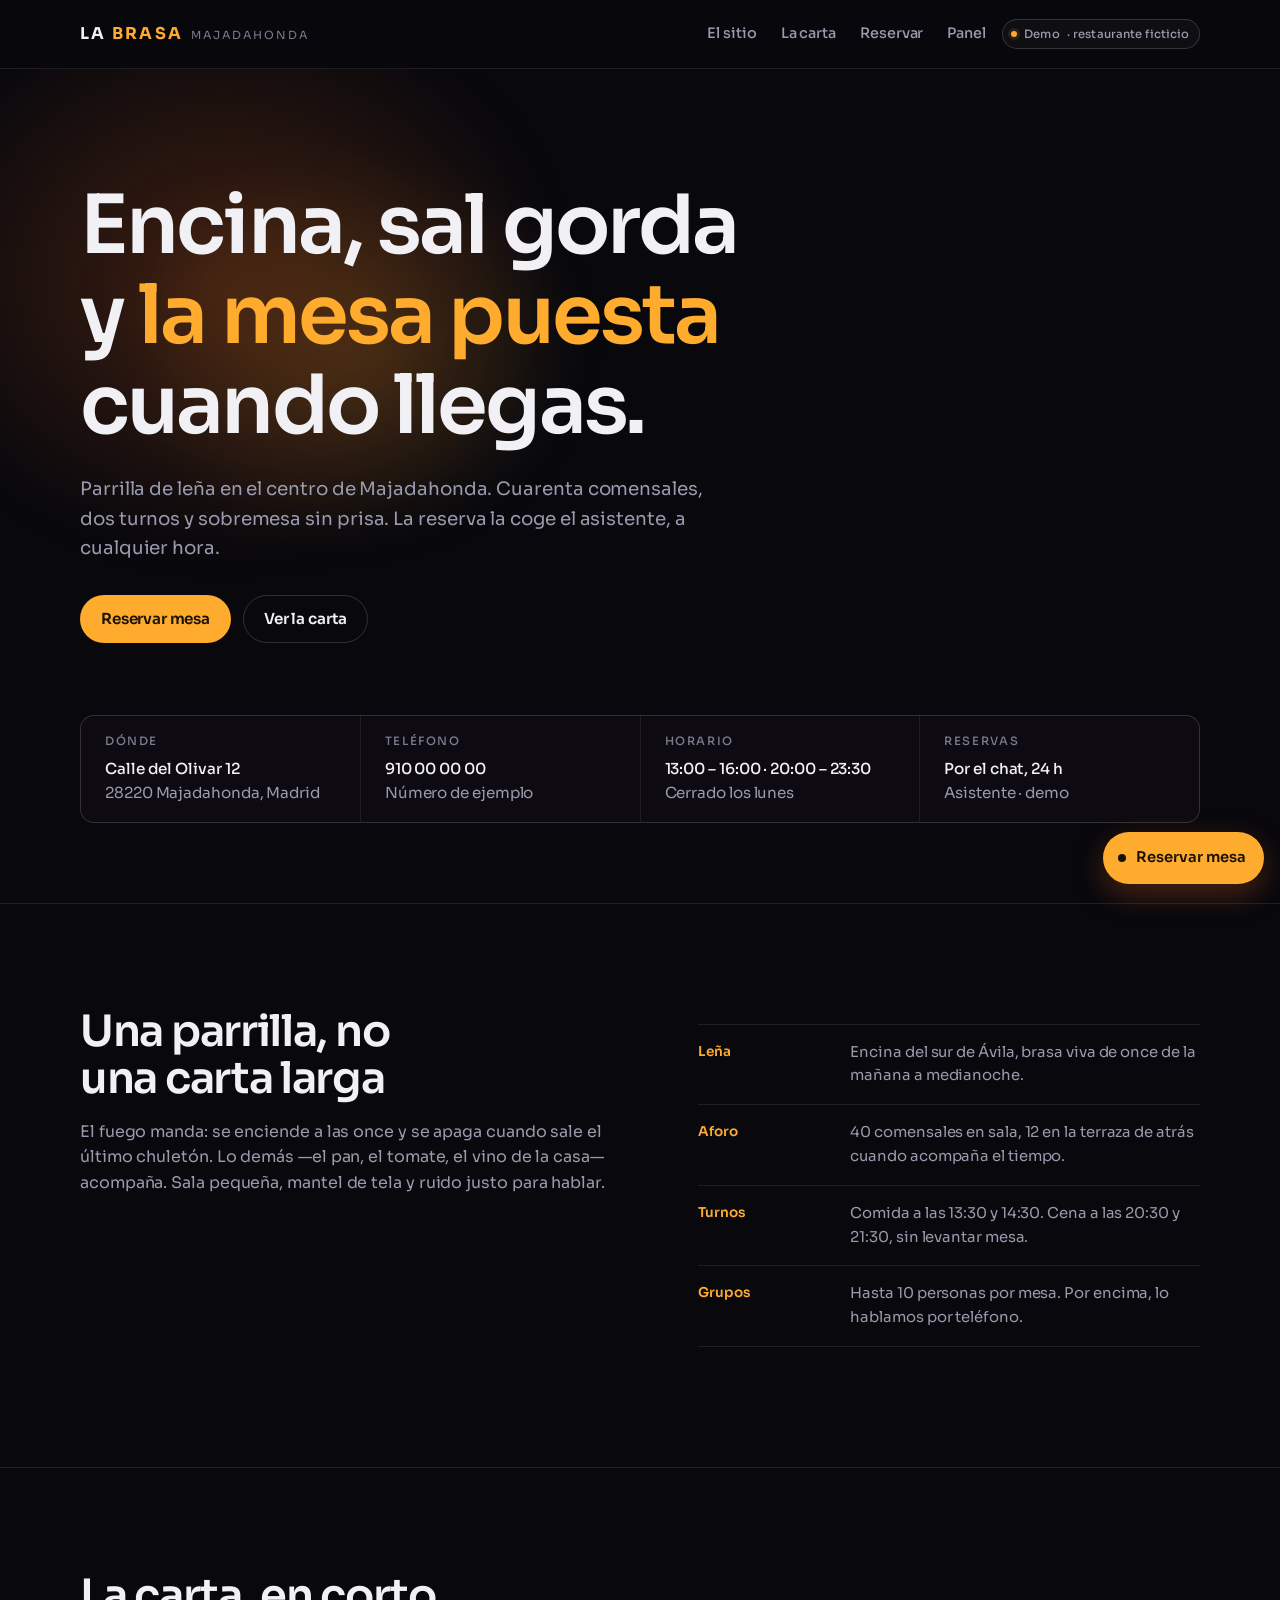
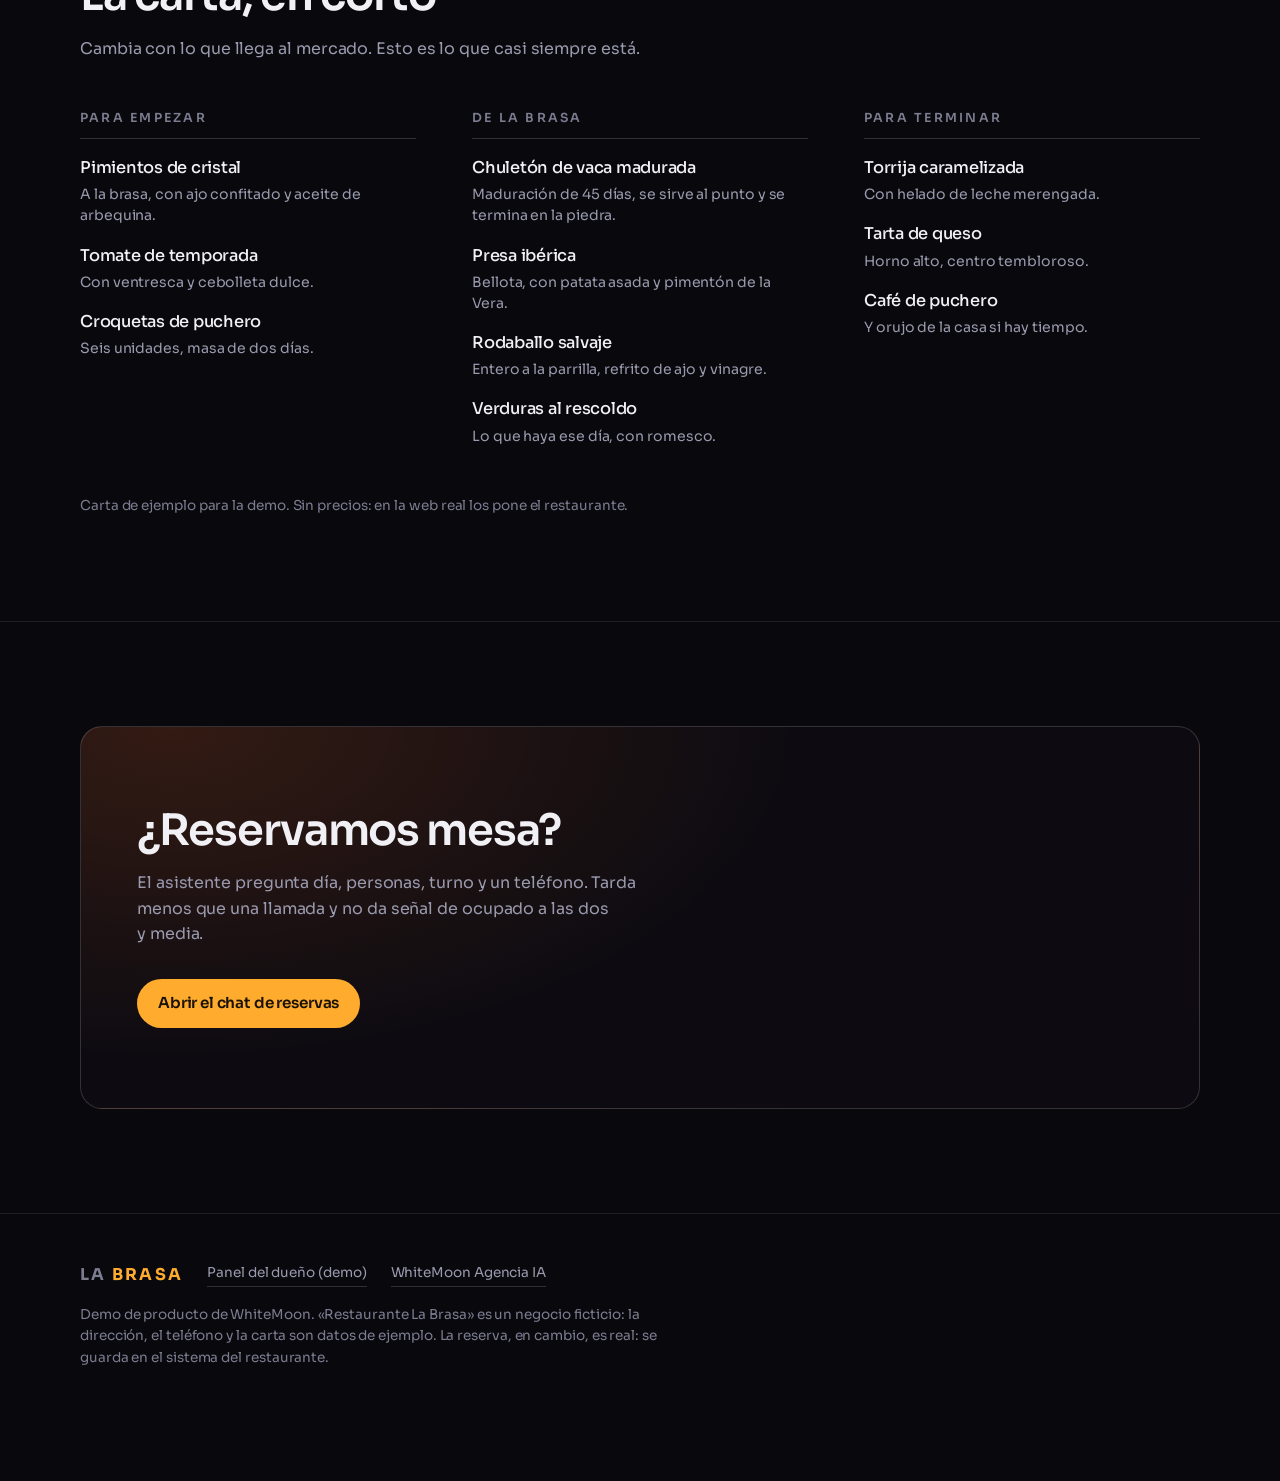
==== commit 8c29c39b: "feat: reservador guiado por pasos con zona (sin IA) El chat deja de conversar. Ahora es un formulari" ====
--- a/index.html
+++ b/index.html
@@ -3,11 +3,11 @@
 <head>
 <meta charset="utf-8">
 <meta name="viewport" content="width=device-width, initial-scale=1">
-<title>Restaurante La Brasa · Demo de reservas con IA — WhiteMoon</title>
-<meta name="description" content="Demo visual de WhiteMoon: web de restaurante con asistente de IA que toma la reserva en el chat. Restaurante ficticio, datos de ejemplo.">
+<title>Restaurante La Brasa · Demo de reservas — WhiteMoon</title>
+<meta name="description" content="Demo visual de WhiteMoon: web de restaurante con reservador guiado que registra la mesa en un par de toques. Restaurante ficticio.">
 <meta name="robots" content="noindex, nofollow">
 <meta property="og:type" content="website">
-<meta property="og:title" content="Restaurante La Brasa · Demo de reservas con IA">
+<meta property="og:title" content="Restaurante La Brasa · Demo de reservas">
 <meta property="og:description" content="Demo visual de WhiteMoon. Restaurante ficticio, datos de ejemplo.">
 <meta name="theme-color" content="#08080d">
 <link rel="preconnect" href="https://fonts.googleapis.com">
@@ -65,7 +65,7 @@
         </div>
         <div>
           <dt>Reservas</dt>
-          <dd>Por el chat, 24 h <span>Asistente con IA · demo</span></dd>
+          <dd>Por el chat, 24 h <span>Asistente · demo</span></dd>
         </div>
       </dl>
     </div>
@@ -167,9 +167,8 @@
     </div>
     <p class="foot__disclaimer">
       Demo de producto de WhiteMoon. «Restaurante La Brasa» es un negocio ficticio:
-      la dirección, el teléfono y la carta son datos de ejemplo. El asistente,
-      en cambio, es real: contesta con IA y la reserva que cierres se guarda en
-      el sistema del restaurante.
+      la dirección, el teléfono y la carta son datos de ejemplo. La reserva, en
+      cambio, es real: se guarda en el sistema del restaurante.
     </p>
   </div>
 </footer>
@@ -185,7 +184,7 @@
   <header class="chat__head">
     <div>
       <p class="chat__title" id="chatTitle">Reservas · La Brasa</p>
-      <p class="chat__sub">Asistente con IA · demo</p>
+      <p class="chat__sub">Asistente · demo</p>
     </div>
     <button class="chat__close" type="button" id="chatClose" aria-label="Cerrar el chat">
       <svg width="16" height="16" viewBox="0 0 16 16" fill="none" aria-hidden="true">
--- a/assets/css/site.css
+++ b/assets/css/site.css
@@ -542,6 +542,103 @@
   color: var(--ember);
 }
 
+/* Calendario ------------------------------------------------------------- */
+
+.chips--cal { display: block; }
+
+.cal__head {
+  display: flex;
+  align-items: center;
+  gap: var(--s2);
+}
+
+.cal__title {
+  flex: 1;
+  text-align: center;
+  font-size: .92rem;
+  font-weight: 600;
+  letter-spacing: -.01em;
+  font-variant-numeric: tabular-nums;
+}
+
+.cal__nav {
+  flex: 0 0 auto;
+  display: grid;
+  place-items: center;
+  width: 40px;
+  height: 40px;
+  border: 1px solid var(--line-strong);
+  border-radius: 50%;
+  background: transparent;
+  color: var(--text);
+  transition: border-color var(--fast) var(--ease-out), color var(--fast) var(--ease-out);
+}
+
+.cal__nav:hover:not(:disabled) { border-color: var(--ember); color: var(--ember); }
+
+.cal__nav:disabled {
+  border-color: var(--line);
+  color: var(--muted-2);
+  opacity: .5;
+  cursor: default;
+}
+
+.cal__dows,
+.cal__grid {
+  display: grid;
+  grid-template-columns: repeat(7, 1fr);
+  gap: 2px;
+}
+
+.cal__dows {
+  margin-top: var(--s3);
+  color: var(--muted-2);
+  font-size: .68rem;
+  font-weight: 600;
+  letter-spacing: .08em;
+  text-align: center;
+}
+
+.cal__grid { margin-top: 2px; }
+
+.cal__day {
+  display: grid;
+  place-items: center;
+  aspect-ratio: 1;
+  min-height: 40px;
+  padding: 0;
+  border: 1px solid transparent;
+  border-radius: var(--r-sm);
+  background: transparent;
+  color: var(--text);
+  font-size: .88rem;
+  font-weight: 500;
+  font-variant-numeric: tabular-nums;
+  transition: background var(--fast) var(--ease-out), color var(--fast) var(--ease-out);
+}
+
+.cal__day:hover:not(:disabled) {
+  background: var(--ember-soft);
+  color: var(--ember);
+}
+
+.cal__day:active:not(:disabled) { background: var(--ember); color: var(--ember-ink); }
+
+.cal__day.is-hoy { border-color: var(--line-strong); }
+
+.cal__day:disabled {
+  color: var(--muted-2);
+  opacity: .4;
+  cursor: default;
+}
+
+.cal__note {
+  margin-top: var(--s3);
+  color: var(--muted-2);
+  font-size: .72rem;
+  text-align: center;
+}
+
 .chat__form {
   display: flex;
   gap: var(--s2);
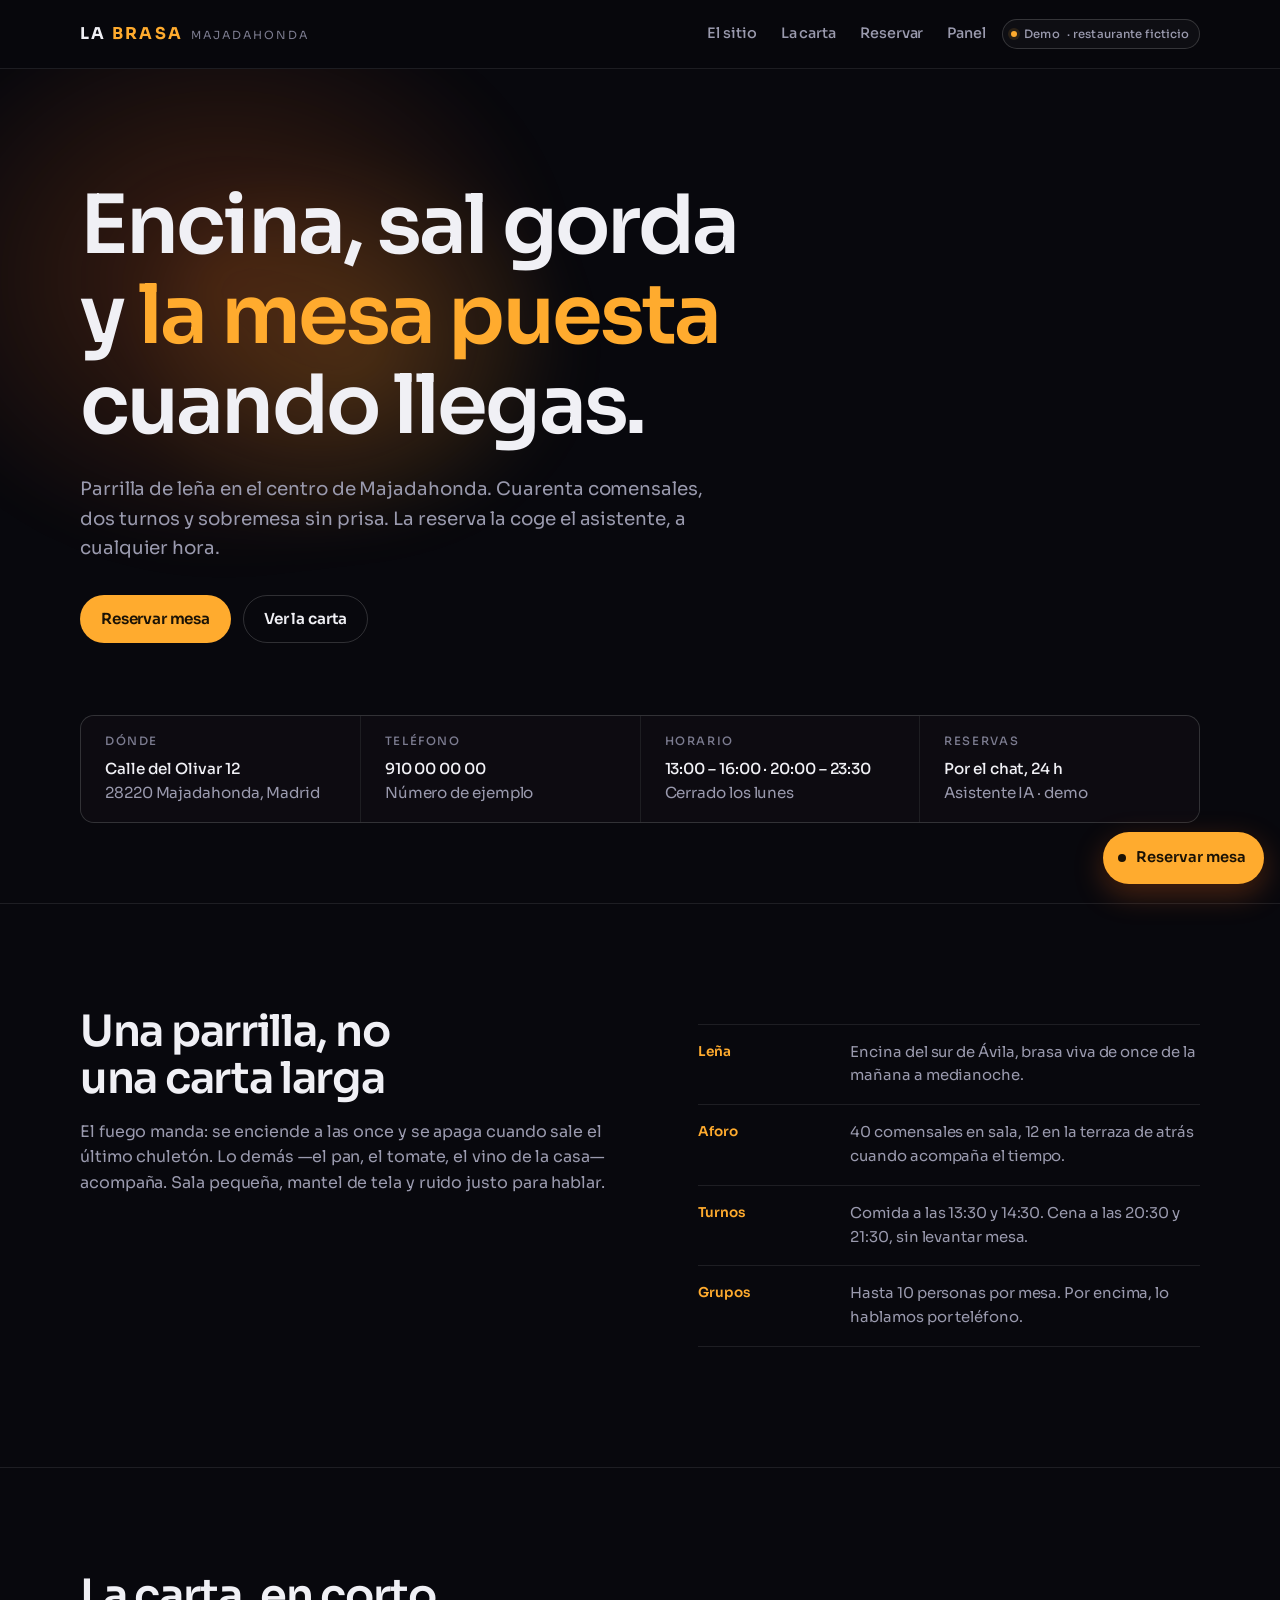
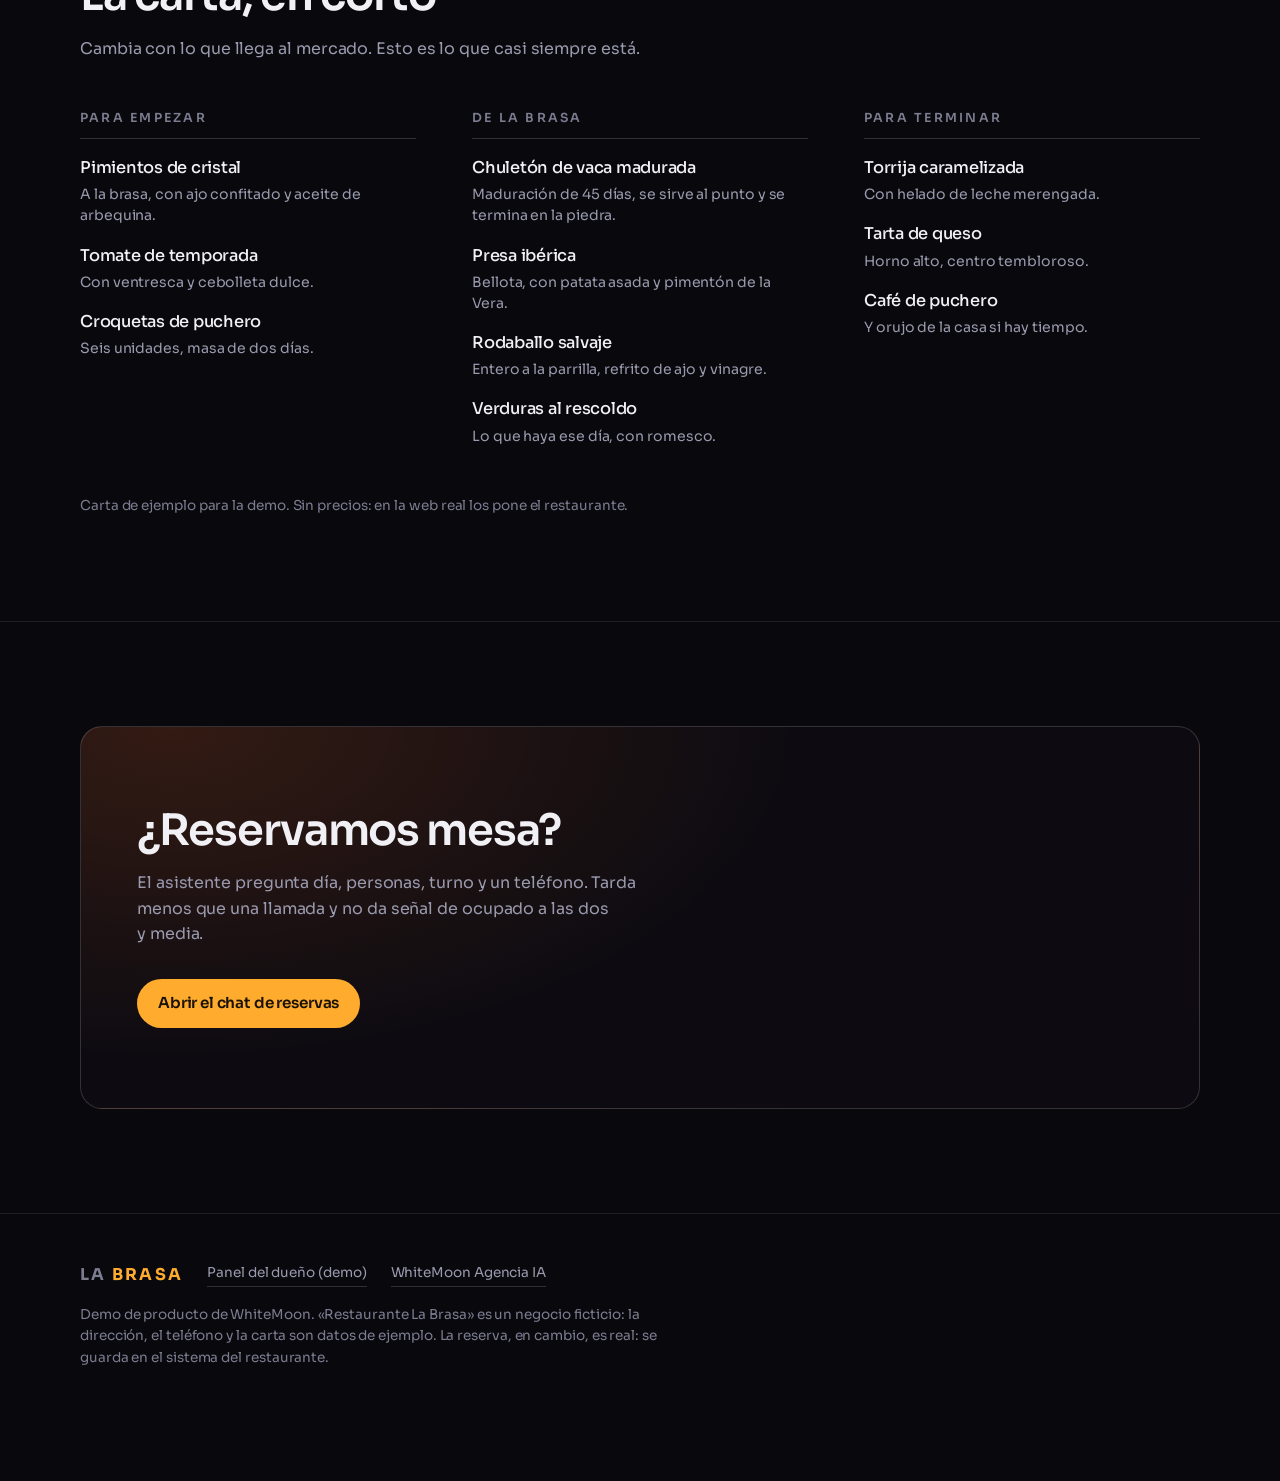
==== commit 505b4d1f: "style: cabecera del chat a 'Asistente IA · demo' Co-Authored-By: Claude Opus 5 (1M context) <noreply" ====
--- a/index.html
+++ b/index.html
@@ -65,7 +65,7 @@
         </div>
         <div>
           <dt>Reservas</dt>
-          <dd>Por el chat, 24 h <span>Asistente · demo</span></dd>
+          <dd>Por el chat, 24 h <span>Asistente IA · demo</span></dd>
         </div>
       </dl>
     </div>
@@ -184,7 +184,7 @@
   <header class="chat__head">
     <div>
       <p class="chat__title" id="chatTitle">Reservas · La Brasa</p>
-      <p class="chat__sub">Asistente · demo</p>
+      <p class="chat__sub">Asistente IA · demo</p>
     </div>
     <button class="chat__close" type="button" id="chatClose" aria-label="Cerrar el chat">
       <svg width="16" height="16" viewBox="0 0 16 16" fill="none" aria-hidden="true">
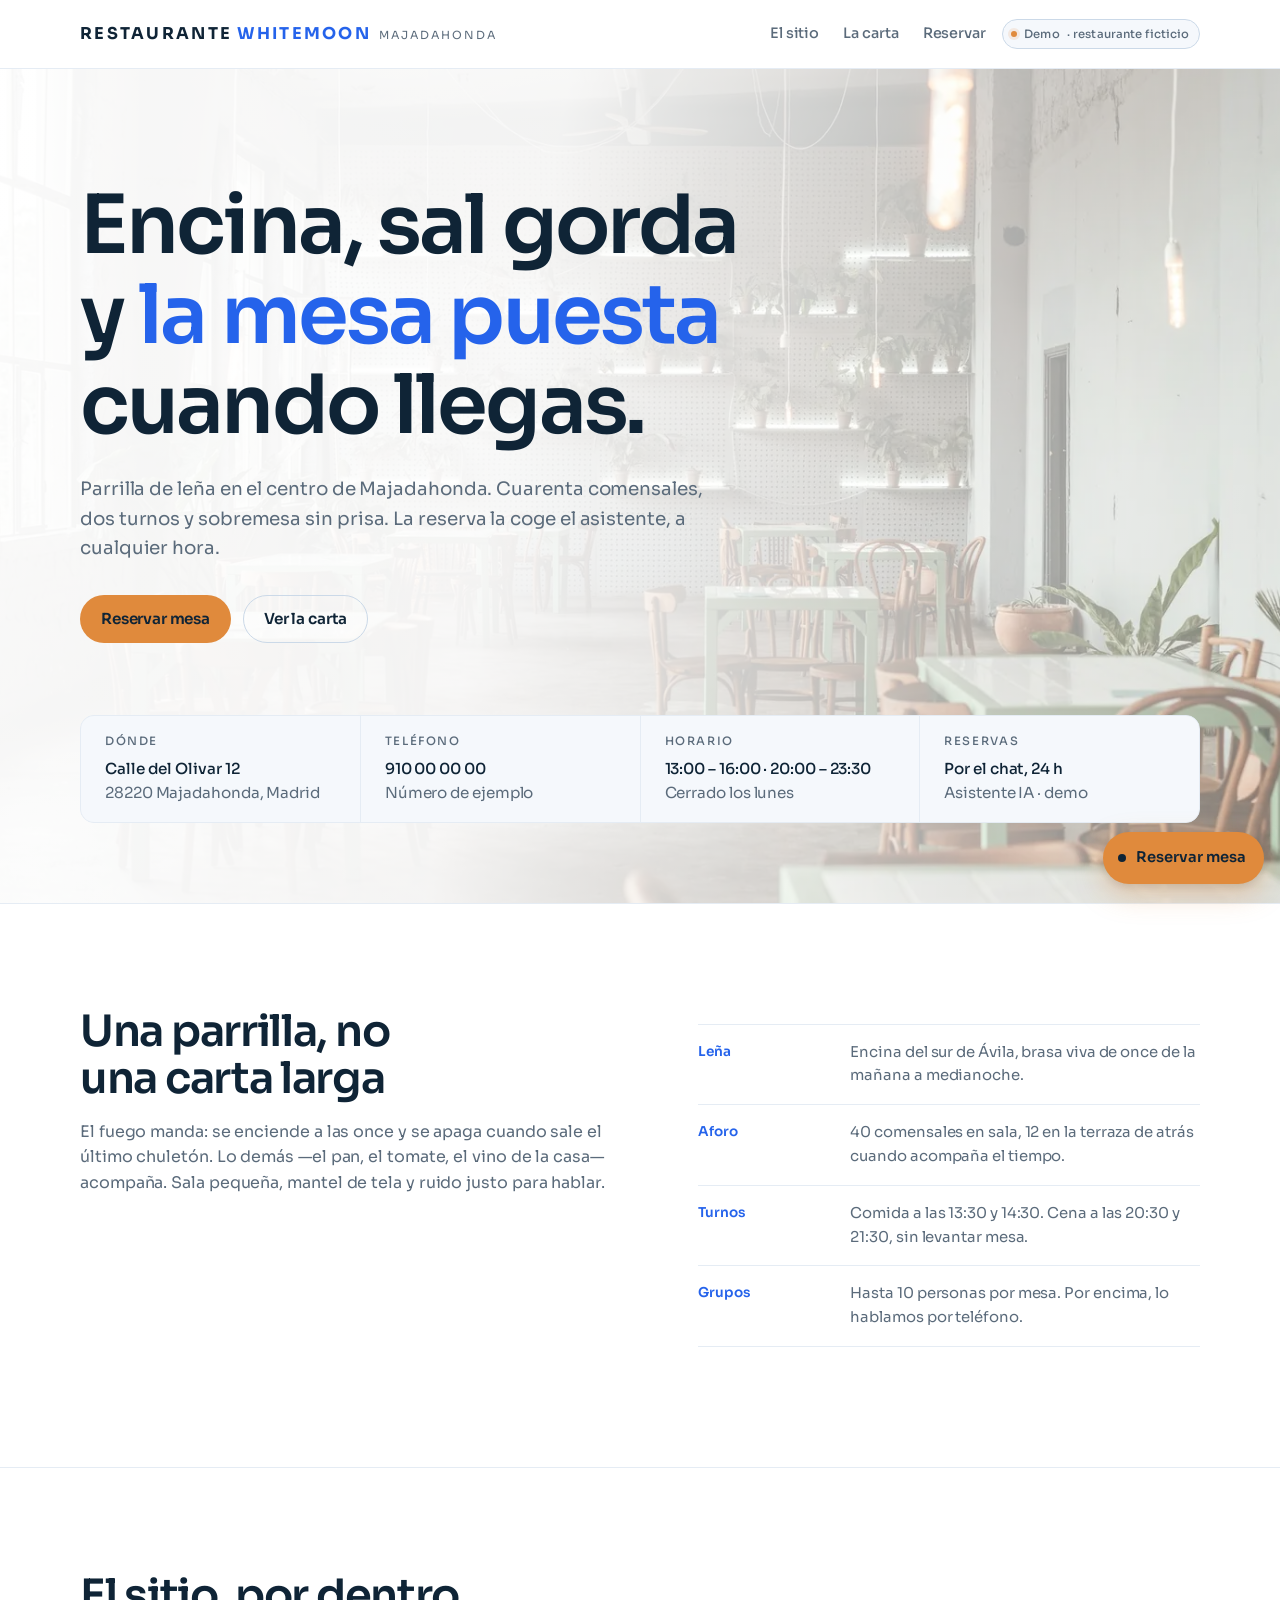
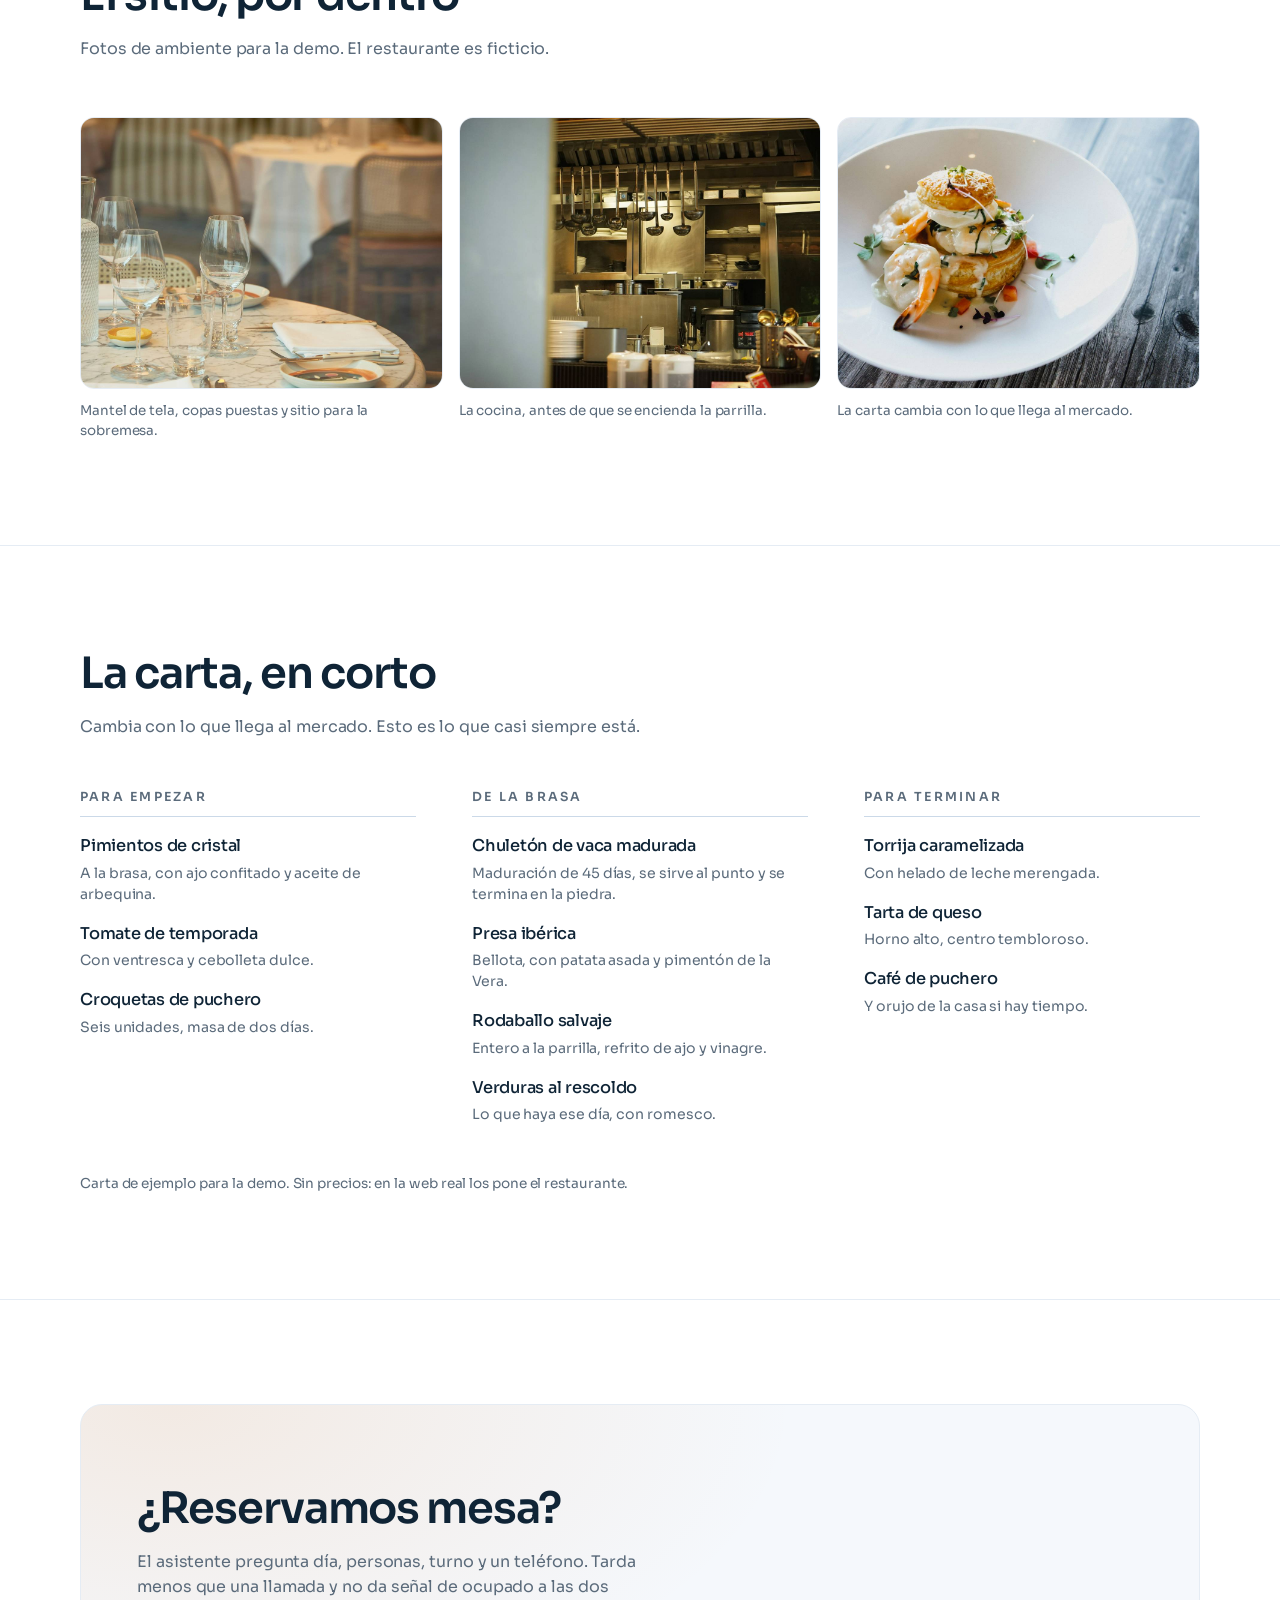
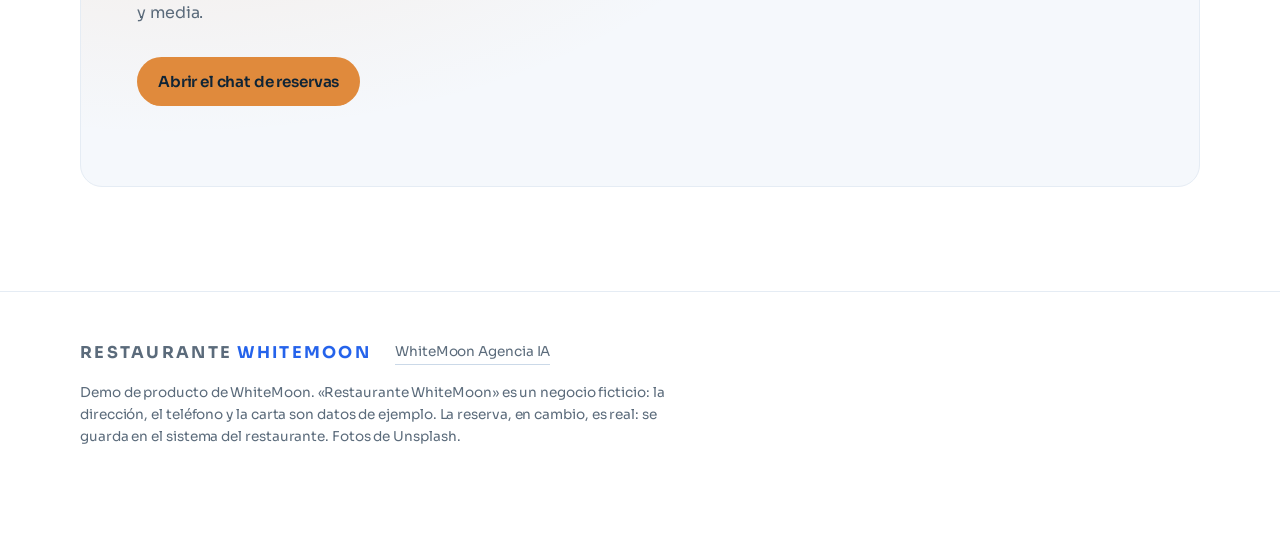
==== commit 097ada3d: "feat: rebrand a Restaurante WhiteMoon, paleta clara y fotos en la web pública La demo pasa a llamars" ====
--- a/index.html
+++ b/index.html
@@ -3,18 +3,56 @@
 <head>
 <meta charset="utf-8">
 <meta name="viewport" content="width=device-width, initial-scale=1">
-<title>Restaurante La Brasa · Demo de reservas — WhiteMoon</title>
+<title>Restaurante WhiteMoon · Demo de reservas — WhiteMoon</title>
 <meta name="description" content="Demo visual de WhiteMoon: web de restaurante con reservador guiado que registra la mesa en un par de toques. Restaurante ficticio.">
 <meta name="robots" content="noindex, nofollow">
 <meta property="og:type" content="website">
-<meta property="og:title" content="Restaurante La Brasa · Demo de reservas">
+<meta property="og:title" content="Restaurante WhiteMoon · Demo de reservas">
 <meta property="og:description" content="Demo visual de WhiteMoon. Restaurante ficticio, datos de ejemplo.">
-<meta name="theme-color" content="#08080d">
+<meta property="og:image" content="assets/img/og.jpg">
+<meta property="og:image:width" content="1200">
+<meta property="og:image:height" content="630">
+<meta property="og:image:alt" content="Sala del Restaurante WhiteMoon con ventanales altos, mesas de madera y una pared de plantas.">
+<meta name="theme-color" content="#ffffff">
 <link rel="preconnect" href="https://fonts.googleapis.com">
 <link rel="preconnect" href="https://fonts.gstatic.com" crossorigin>
 <link href="https://fonts.googleapis.com/css2?family=Sora:wght@300;400;500;600;700&display=swap" rel="stylesheet">
 <link rel="stylesheet" href="assets/css/base.css">
 <link rel="stylesheet" href="assets/css/site.css">
+<script type="application/ld+json">
+{
+  "@context": "https://schema.org",
+  "@type": "Restaurant",
+  "name": "Restaurante WhiteMoon",
+  "description": "Restaurante ficticio de la demo de producto de WhiteMoon Agencia IA.",
+  "image": "assets/img/og.jpg",
+  "servesCuisine": "Española",
+  "address": {
+    "@type": "PostalAddress",
+    "streetAddress": "Calle del Olivar 12",
+    "postalCode": "28220",
+    "addressLocality": "Majadahonda",
+    "addressRegion": "Madrid",
+    "addressCountry": "ES"
+  },
+  "telephone": "+34910000000",
+  "openingHoursSpecification": [
+    {
+      "@type": "OpeningHoursSpecification",
+      "dayOfWeek": ["Tuesday", "Wednesday", "Thursday", "Friday", "Saturday", "Sunday"],
+      "opens": "13:00",
+      "closes": "16:00"
+    },
+    {
+      "@type": "OpeningHoursSpecification",
+      "dayOfWeek": ["Tuesday", "Wednesday", "Thursday", "Friday", "Saturday", "Sunday"],
+      "opens": "20:00",
+      "closes": "23:30"
+    }
+  ],
+  "acceptsReservations": true
+}
+</script>
 </head>
 <body>
 
@@ -23,14 +61,13 @@
 <header class="nav">
   <div class="wrap nav__inner">
     <a class="brand" href="#main">
-      <span class="brand__mark">La <em>Brasa</em></span>
+      <span class="brand__mark">Restaurante <em>WhiteMoon</em></span>
       <span class="brand__kind">Majadahonda</span>
     </a>
     <nav class="nav__links" aria-label="Secciones">
       <a href="#sitio">El sitio</a>
       <a href="#carta">La carta</a>
       <a href="#reservar">Reservar</a>
-      <a href="panel.html">Panel</a>
     </nav>
     <span class="demo-tag">Demo<span class="nav__tag-full"> · restaurante ficticio</span></span>
   </div>
@@ -39,6 +76,12 @@
 <main id="main">
 
   <section class="hero">
+    <picture class="hero__foto">
+      <source srcset="assets/img/hero.webp" type="image/webp">
+      <img src="assets/img/hero.jpg" width="1600" height="900" decoding="async" fetchpriority="high"
+           alt="Sala del restaurante con ventanales altos, mesas de madera y una pared llena de plantas.">
+    </picture>
+
     <div class="wrap hero__inner">
       <h1>Encina, sal gorda y <em>la mesa puesta</em> cuando llegas.</h1>
       <p class="hero__lead">
@@ -102,6 +145,33 @@
     </div>
   </section>
 
+  <section class="section" id="fotos" aria-labelledby="t-fotos">
+    <div class="wrap">
+      <h2 id="t-fotos">El sitio, por dentro</h2>
+      <p class="section__lead">
+        Fotos de ambiente para la demo. El restaurante es ficticio.
+      </p>
+
+      <div class="fotos">
+        <figure>
+          <img src="assets/img/mesa.jpg" width="1200" height="900" loading="lazy" decoding="async"
+               alt="Mesa redonda puesta con copas de vino, platos y servilletas de tela.">
+          <figcaption>Mantel de tela, copas puestas y sitio para la sobremesa.</figcaption>
+        </figure>
+        <figure>
+          <img src="assets/img/cocina.jpg" width="1200" height="900" loading="lazy" decoding="async"
+               alt="Cocina profesional vacía, con los cucharones colgados sobre el pase.">
+          <figcaption>La cocina, antes de que se encienda la parrilla.</figcaption>
+        </figure>
+        <figure>
+          <img src="assets/img/plato.jpg" width="1200" height="900" loading="lazy" decoding="async"
+               alt="Plato blanco emplatado sobre una mesa de madera clara.">
+          <figcaption>La carta cambia con lo que llega al mercado.</figcaption>
+        </figure>
+      </div>
+    </div>
+  </section>
+
   <section class="section" id="carta">
     <div class="wrap">
       <h2>La carta, en corto</h2>
@@ -161,14 +231,14 @@
 <footer class="foot">
   <div class="wrap">
     <div class="foot__row">
-      <span class="brand__mark">La <em>Brasa</em></span>
-      <a href="panel.html">Panel del dueño (demo)</a>
+      <span class="brand__mark">Restaurante <em>WhiteMoon</em></span>
       <a href="https://whitemoon.es" rel="noopener">WhiteMoon Agencia IA</a>
     </div>
     <p class="foot__disclaimer">
-      Demo de producto de WhiteMoon. «Restaurante La Brasa» es un negocio ficticio:
+      Demo de producto de WhiteMoon. «Restaurante WhiteMoon» es un negocio ficticio:
       la dirección, el teléfono y la carta son datos de ejemplo. La reserva, en
       cambio, es real: se guarda en el sistema del restaurante.
+      Fotos de Unsplash.
     </p>
   </div>
 </footer>
@@ -180,10 +250,11 @@
   Reservar mesa
 </button>
 
-<section class="chat" id="chat" role="dialog" aria-modal="false" aria-labelledby="chatTitle" hidden>
+<section class="chat" id="chat" role="dialog" aria-modal="false" aria-labelledby="chatTitle"
+         data-grupo="labrasa-demo" hidden>
   <header class="chat__head">
     <div>
-      <p class="chat__title" id="chatTitle">Reservas · La Brasa</p>
+      <p class="chat__title" id="chatTitle">Reservas · Restaurante WhiteMoon</p>
       <p class="chat__sub">Asistente IA · demo</p>
     </div>
     <button class="chat__close" type="button" id="chatClose" aria-label="Cerrar el chat">
--- a/assets/css/base.css
+++ b/assets/css/base.css
@@ -1,5 +1,5 @@
 /* ==========================================================================
-   La Brasa · DEMO WhiteMoon — tokens y base compartida
+   Restaurante WhiteMoon · DEMO WhiteMoon — tokens y base compartida
    ========================================================================== */
 
 :root {
--- a/assets/css/site.css
+++ b/assets/css/site.css
@@ -1,6 +1,61 @@
 /* ==========================================================================
-   La Brasa · web del comensal
+   Restaurante WhiteMoon · web del comensal
+
+   Paleta clara (blanco + azul + cálido). Solo la web pública: este fichero no
+   lo carga panel.html, que sigue en oscuro con los tokens de base.css.
    ========================================================================== */
+
+:root {
+  /* Paleta de la web pública */
+  --bg: #ffffff;
+  --bg-soft: #f5f8fc;
+  --ink: #0f2436;
+  --blue: #2563eb;
+  --blue-dark: #123a8a;
+  --warm: #e08a3c;
+  --warm-dark: #c6702a;
+  --muted: #5b6b7b;
+  --border: #e5ecf4;
+
+  /* Los tokens oscuros de base.css, reapuntados a la paleta clara. Así las
+     reglas que ya existen quedan claras sin tocar base.css, que comparte
+     el panel. */
+  --bg-2: var(--bg-soft);
+  --surface: #ffffff;
+  --surface-2: var(--bg-soft);
+  --line: var(--border);
+  --line-strong: #cbd9e8;
+  --text: var(--ink);
+  --muted-2: var(--muted);
+
+  /* --ember solo vive ya como FONDO cálido: sobre blanco no llega a 4.5:1,
+     así que el acento de texto es --blue y el texto sobre cálido es --ink. */
+  --ember: var(--warm);
+  --ember-deep: var(--warm-dark);
+  --ember-ink: var(--ink);
+  --ember-soft: rgba(224, 138, 60, .14);
+
+  --ok: #0f7d68;
+  --ok-soft: rgba(15, 125, 104, .09);
+}
+
+/* Lo que en base.css se pintó para fondo oscuro ---------------------------- */
+
+:focus-visible { outline-color: var(--blue); }
+
+::selection {
+  background: var(--blue);
+  color: #fff;
+}
+
+.demo-tag { background: var(--bg-soft); }
+
+.btn--ember:hover { background: var(--warm-dark); }
+
+.skip {
+  background: var(--blue);
+  color: #fff;
+}
 
 /* Cabecera --------------------------------------------------------------- */
 
@@ -8,7 +63,7 @@
   position: sticky;
   top: 0;
   z-index: var(--z-nav);
-  background: rgba(8, 8, 13, .82);
+  background: rgba(255, 255, 255, .88);
   backdrop-filter: blur(14px);
   border-bottom: 1px solid var(--line);
 }
@@ -37,7 +92,7 @@
 
 .brand__mark em {
   font-style: normal;
-  color: var(--ember);
+  color: var(--blue);
 }
 
 .brand__kind {
@@ -62,7 +117,7 @@
   transition: color var(--fast) var(--ease-out);
 }
 
-.nav__links a:hover { color: var(--text); }
+.nav__links a:hover { color: var(--blue); }
 
 @media (max-width: 760px) {
   .nav__links { display: none; }
@@ -74,19 +129,49 @@
 
 .hero {
   position: relative;
+  isolation: isolate;
   padding: clamp(3.5rem, 11vw, 7rem) 0 clamp(2.5rem, 6vw, 4rem);
   overflow: hidden;
 }
 
-.hero::before {
+/* La foto ocupa el hero entero; el <img> lleva width/height para que el
+   navegador reserve el hueco y no haya salto de maquetación. */
+.hero__foto {
+  position: absolute;
+  inset: 0;
+  z-index: -2;
+  display: block;
+}
+
+.hero__foto img {
+  width: 100%;
+  height: 100%;
+  object-fit: cover;
+  object-position: 50% 45%;
+}
+
+/* Velo blanco: deja ver la foto a la derecha y mantiene el texto de la
+   izquierda sobre un fondo casi blanco, que es lo que da el contraste. */
+.hero::after {
   content: "";
   position: absolute;
-  inset: -30% 40% 20% -25%;
-  background:
-    radial-gradient(45% 45% at 50% 50%, rgba(255, 111, 31, .22), transparent 70%),
-    radial-gradient(30% 30% at 62% 58%, rgba(255, 171, 46, .18), transparent 72%);
-  filter: blur(18px);
+  inset: 0;
+  z-index: -1;
+  background: linear-gradient(100deg,
+    rgba(255, 255, 255, .97) 0%,
+    rgba(255, 255, 255, .95) 40%,
+    rgba(255, 255, 255, .74) 66%,
+    rgba(255, 255, 255, .42) 100%);
   pointer-events: none;
+}
+
+@media (max-width: 860px) {
+  .hero::after {
+    background: linear-gradient(to bottom,
+      rgba(255, 255, 255, .96) 0%,
+      rgba(255, 255, 255, .93) 58%,
+      rgba(255, 255, 255, .78) 100%);
+  }
 }
 
 .hero__inner { position: relative; }
@@ -100,7 +185,7 @@
 
 .hero h1 em {
   font-style: normal;
-  color: var(--ember);
+  color: var(--blue);
 }
 
 .hero__lead {
@@ -193,7 +278,7 @@
 
 .facts dt {
   flex: 0 0 8.5rem;
-  color: var(--ember);
+  color: var(--blue);
   font-size: .85rem;
   font-weight: 600;
   letter-spacing: -.01em;
@@ -208,6 +293,37 @@
 @media (max-width: 480px) {
   .facts > div { flex-direction: column; gap: var(--s1); }
   .facts dt { flex: none; }
+}
+
+/* Fotos del sitio -------------------------------------------------------- */
+
+.fotos {
+  display: grid;
+  grid-template-columns: repeat(auto-fit, minmax(240px, 1fr));
+  gap: var(--s4);
+  margin-top: clamp(2.5rem, 6vw, 3.5rem);
+}
+
+.fotos figure { margin: 0; }
+
+/* aspect-ratio además de width/height en el <img>: el hueco queda reservado
+   aunque la foto tarde, así que no hay salto de maquetación. */
+.fotos img {
+  display: block;
+  width: 100%;
+  height: auto;
+  aspect-ratio: 4 / 3;
+  object-fit: cover;
+  border: 1px solid var(--line);
+  border-radius: var(--r-md);
+  background: var(--bg-soft);
+}
+
+.fotos figcaption {
+  margin-top: var(--s3);
+  color: var(--muted);
+  font-size: .84rem;
+  line-height: 1.5;
 }
 
 /* Carta */
@@ -262,11 +378,11 @@
 .cierre {
   position: relative;
   padding: clamp(3rem, 8vw, 5rem) clamp(1.5rem, 5vw, 3.5rem);
-  border: 1px solid var(--line-strong);
+  border: 1px solid var(--line);
   border-radius: var(--r-lg);
   background:
-    radial-gradient(90% 140% at 8% 0%, rgba(255, 111, 31, .16), transparent 62%),
-    var(--bg-2);
+    radial-gradient(90% 140% at 8% 0%, rgba(224, 138, 60, .13), transparent 62%),
+    var(--bg-soft);
 }
 
 .cierre h2 { max-width: 16ch; }
@@ -302,7 +418,7 @@
   border-bottom: 1px solid var(--line-strong);
 }
 
-.foot__row a:hover { color: var(--ember); border-color: var(--ember); }
+.foot__row a:hover { color: var(--blue); border-color: var(--blue); }
 
 .foot__disclaimer {
   max-width: 62ch;
@@ -330,7 +446,7 @@
   color: var(--ember-ink);
   font-size: .92rem;
   font-weight: 600;
-  box-shadow: 0 10px 30px rgba(255, 111, 31, .28), 0 2px 8px rgba(0, 0, 0, .5);
+  box-shadow: 0 10px 28px rgba(224, 138, 60, .34), 0 2px 8px rgba(15, 36, 54, .16);
   transition: transform var(--mid) var(--ease-out);
 }
 
@@ -362,7 +478,7 @@
   border: 1px solid var(--line-strong);
   border-radius: var(--r-lg);
   background: var(--surface);
-  box-shadow: 0 24px 60px rgba(0, 0, 0, .6);
+  box-shadow: 0 24px 60px rgba(15, 36, 54, .18);
   overflow: hidden;
   opacity: 0;
   transform: translateY(12px) scale(.98);
@@ -464,7 +580,7 @@
 .msg--card {
   align-self: stretch;
   max-width: 100%;
-  border: 1px solid rgba(0, 212, 170, .3);
+  border: 1px solid rgba(15, 125, 104, .28);
   background: var(--ok-soft);
 }
 
@@ -537,9 +653,9 @@
 }
 
 .chip:hover {
-  border-color: var(--ember);
-  background: var(--ember-soft);
-  color: var(--ember);
+  border-color: var(--blue);
+  background: rgba(37, 99, 235, .08);
+  color: var(--blue-dark);
 }
 
 /* Calendario ------------------------------------------------------------- */
@@ -574,7 +690,7 @@
   transition: border-color var(--fast) var(--ease-out), color var(--fast) var(--ease-out);
 }
 
-.cal__nav:hover:not(:disabled) { border-color: var(--ember); color: var(--ember); }
+.cal__nav:hover:not(:disabled) { border-color: var(--blue); color: var(--blue-dark); }
 
 .cal__nav:disabled {
   border-color: var(--line);
@@ -618,8 +734,8 @@
 }
 
 .cal__day:hover:not(:disabled) {
-  background: var(--ember-soft);
-  color: var(--ember);
+  background: rgba(37, 99, 235, .08);
+  color: var(--blue-dark);
 }
 
 .cal__day:active:not(:disabled) { background: var(--ember); color: var(--ember-ink); }
@@ -658,7 +774,7 @@
 }
 
 .chat__input::placeholder { color: var(--muted-2); }
-.chat__input:focus { outline: none; border-color: var(--ember); }
+.chat__input:focus { outline: none; border-color: var(--blue); }
 
 .chat__send {
   flex: 0 0 auto;
@@ -735,8 +851,7 @@
 .pr__aviso {
   max-width: 54ch;
   margin: var(--s2) auto 0;
-  color: var(--muted-2);
-  opacity: .85;
+  color: var(--muted);
 }
 
 @media (max-width: 560px) {
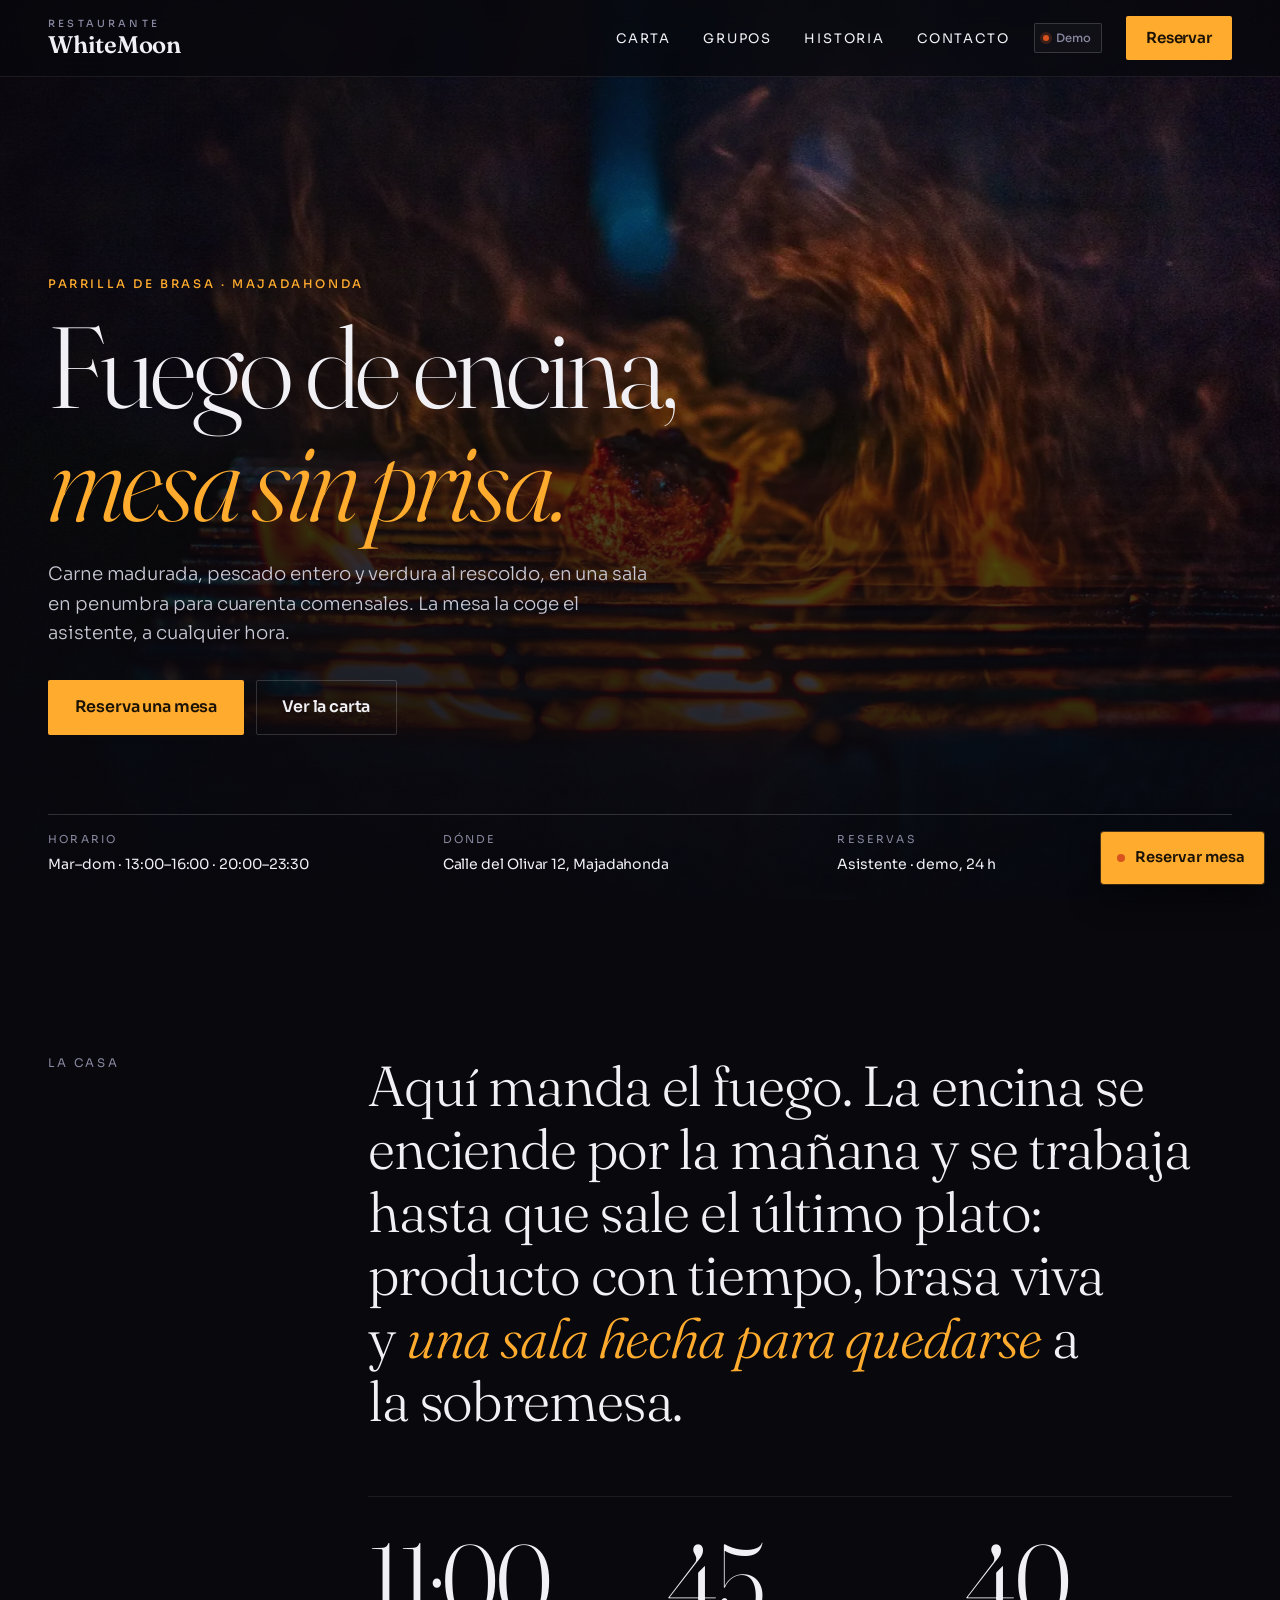
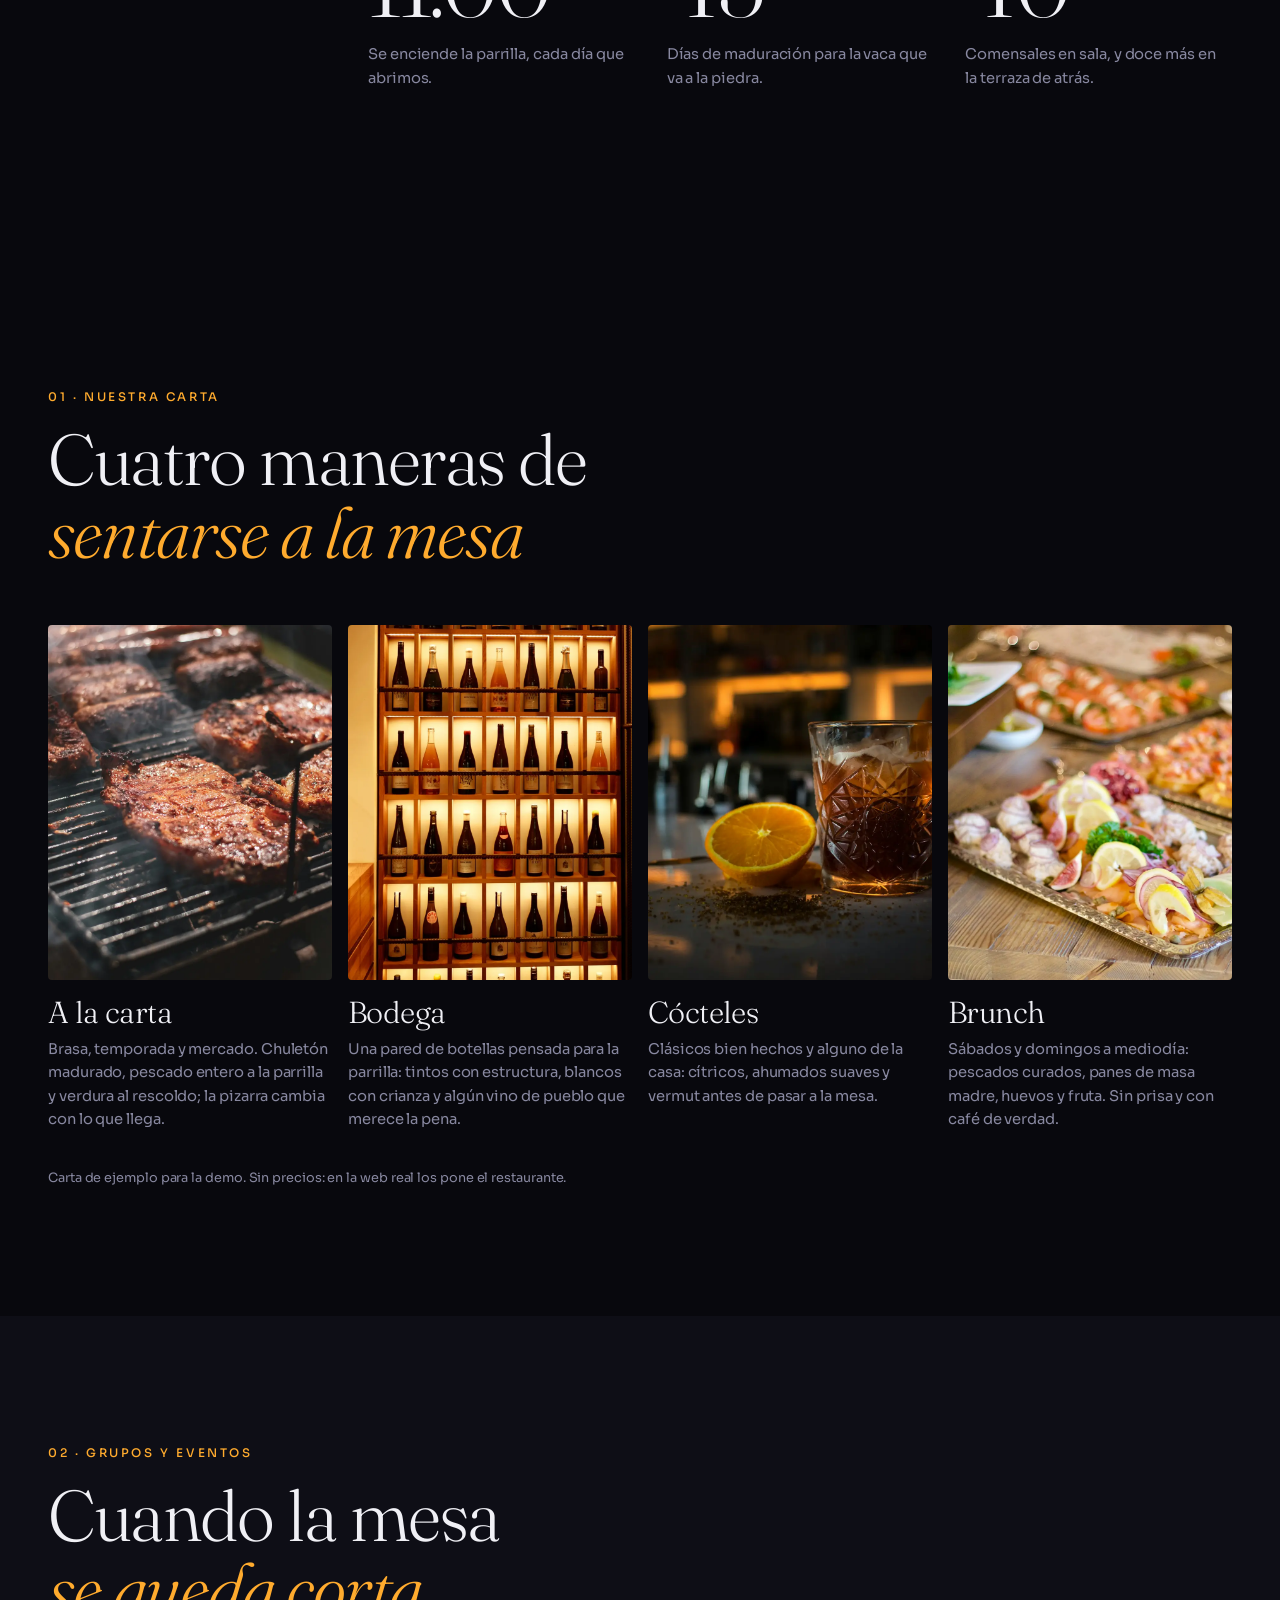
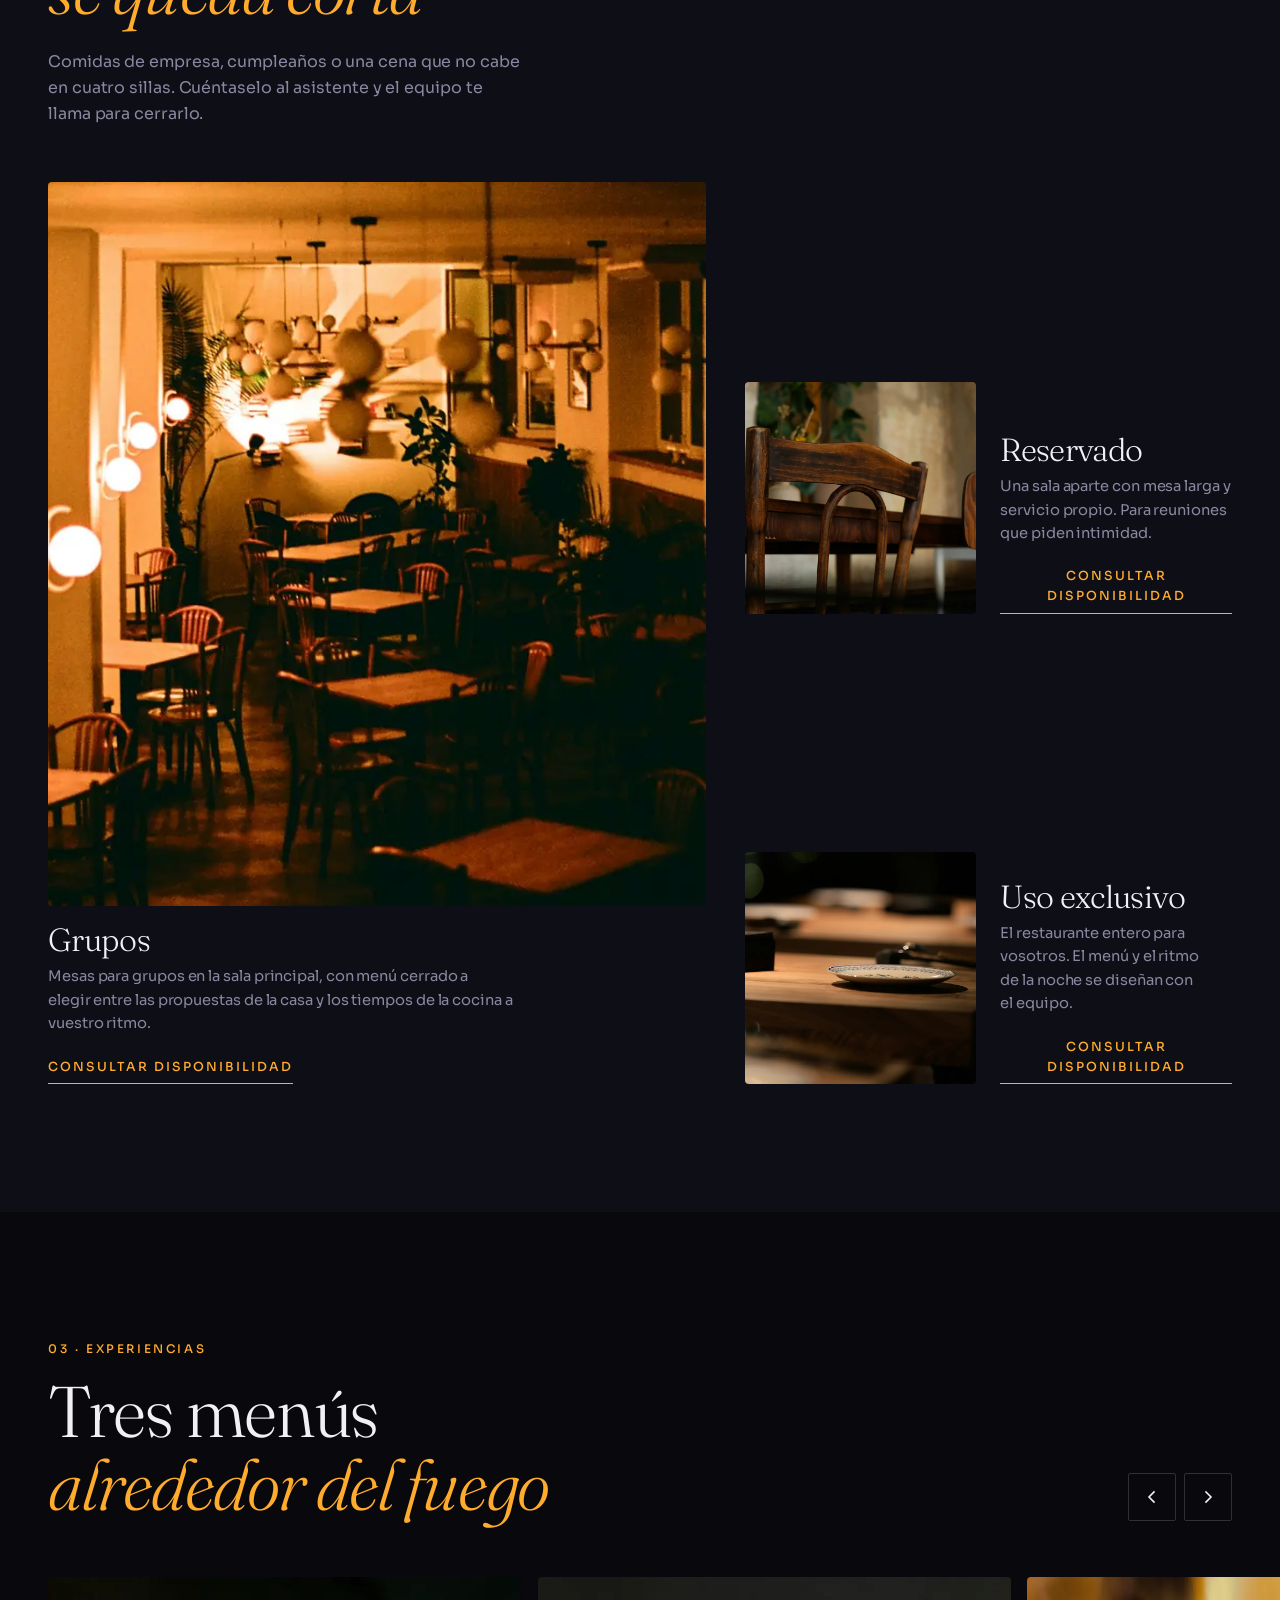
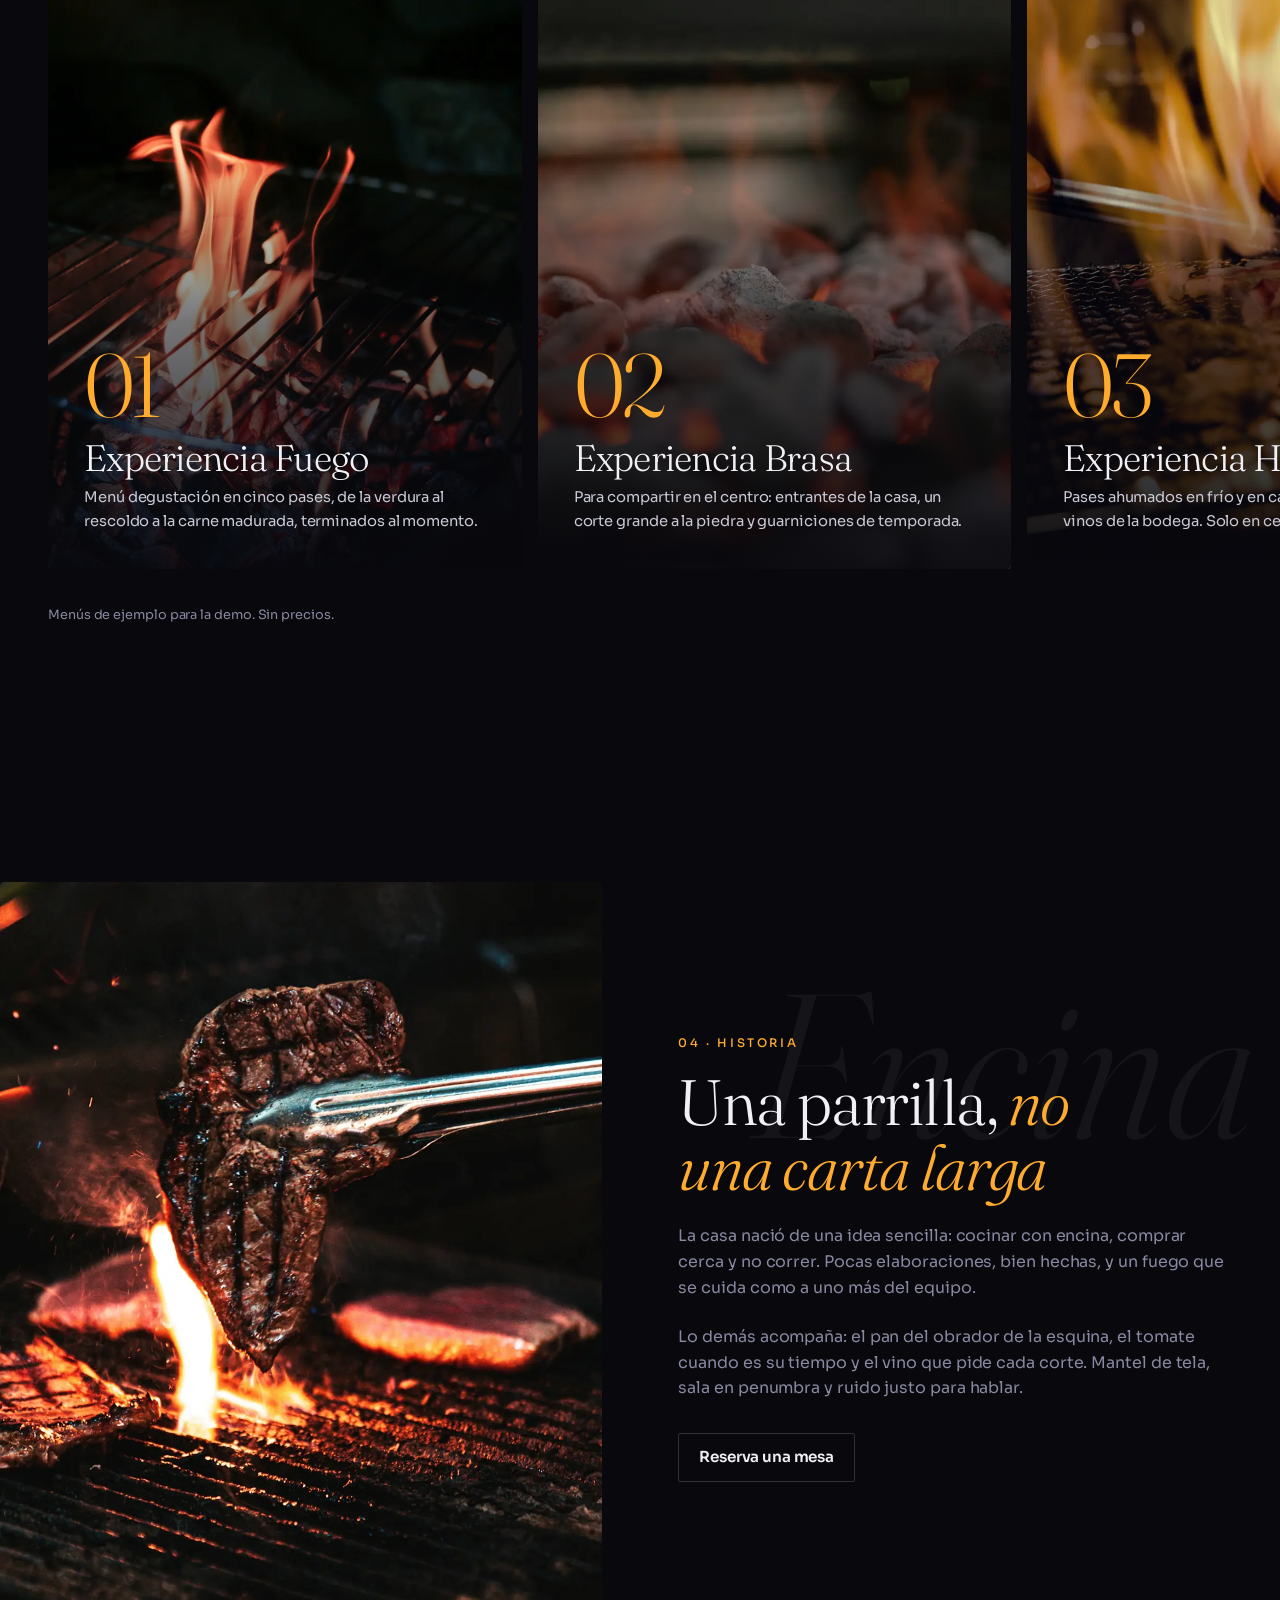
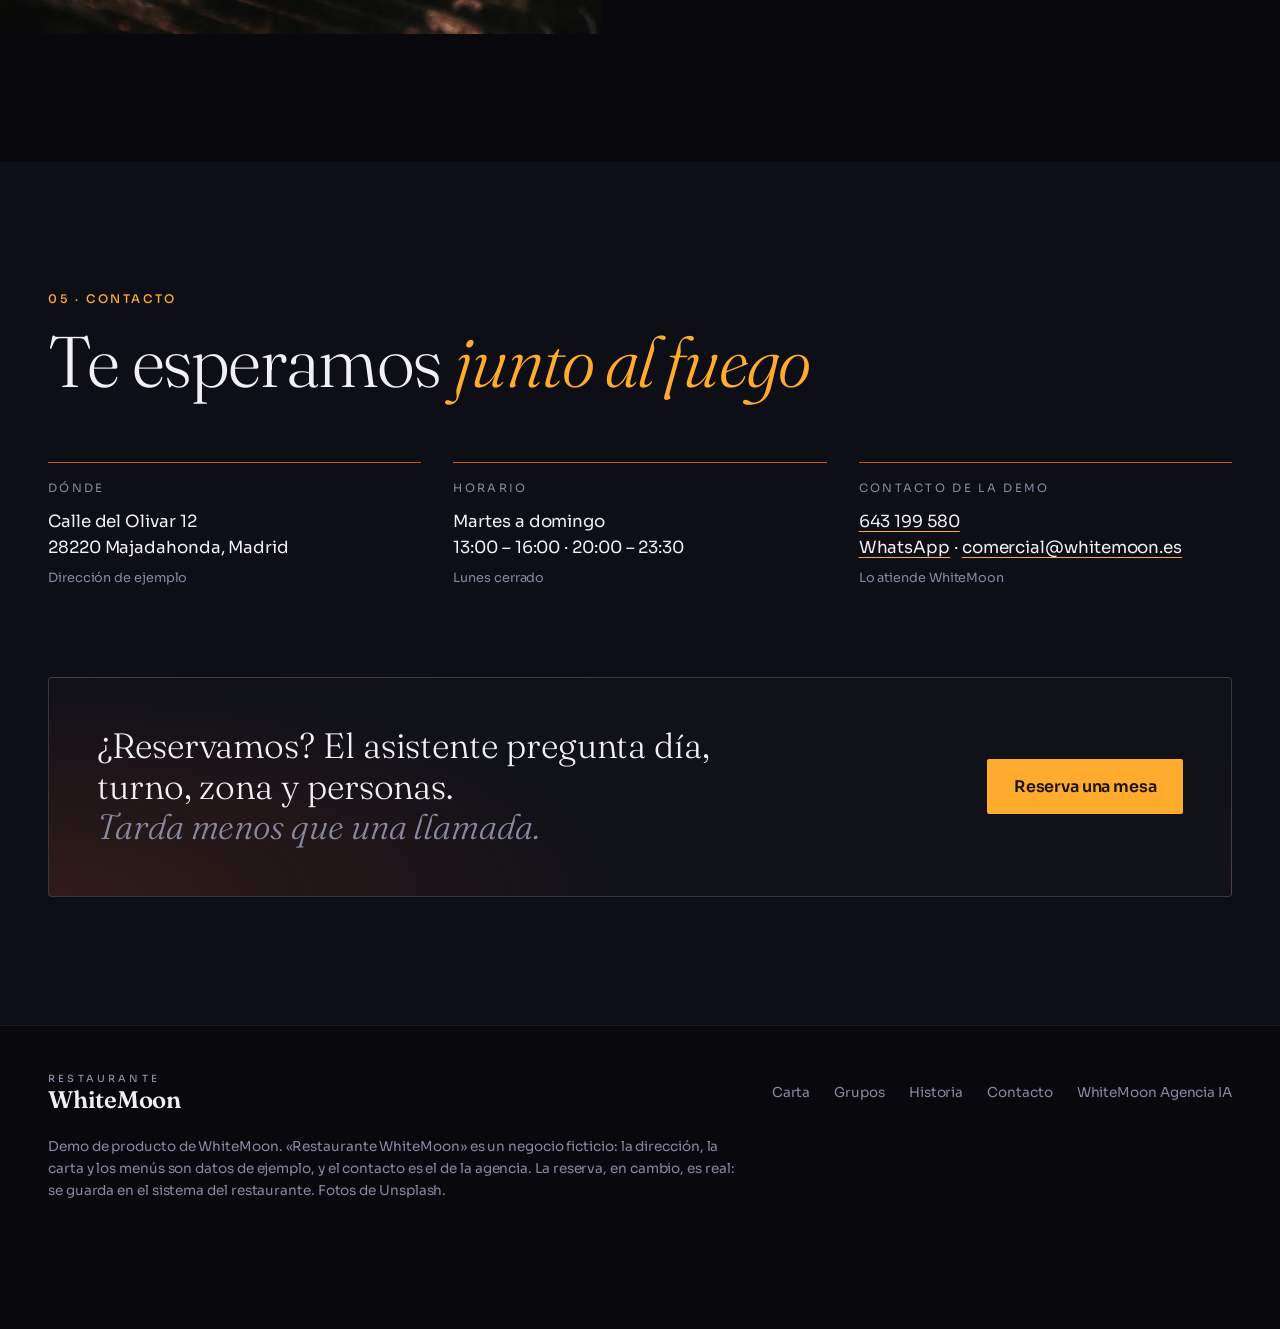
==== commit d65152d9: "feat: reskin editorial dark brasa de index y reserva Maqueta de asador premium sobre la paleta brasa" ====
--- a/index.html
+++ b/index.html
@@ -12,13 +12,14 @@
 <meta property="og:image" content="assets/img/og.jpg">
 <meta property="og:image:width" content="1200">
 <meta property="og:image:height" content="630">
-<meta property="og:image:alt" content="Sala del Restaurante WhiteMoon con ventanales altos, mesas de madera y una pared de plantas.">
-<meta name="theme-color" content="#ffffff">
+<meta property="og:image:alt" content="Parrilla con llamas y un corte de carne sobre las brasas, con el texto «Fuego de encina, mesa sin prisa».">
+<meta name="theme-color" content="#08080d">
 <link rel="preconnect" href="https://fonts.googleapis.com">
 <link rel="preconnect" href="https://fonts.gstatic.com" crossorigin>
-<link href="https://fonts.googleapis.com/css2?family=Sora:wght@300;400;500;600;700&display=swap" rel="stylesheet">
+<link href="https://fonts.googleapis.com/css2?family=Fraunces:ital,opsz,wght@0,9..144,300;0,9..144,600;1,9..144,300&family=Sora:wght@300;400;500;600&display=swap" rel="stylesheet">
 <link rel="stylesheet" href="assets/css/base.css">
 <link rel="stylesheet" href="assets/css/site.css">
+<script>document.documentElement.classList.add('js');</script>
 <script type="application/ld+json">
 {
   "@context": "https://schema.org",
@@ -35,7 +36,8 @@
     "addressRegion": "Madrid",
     "addressCountry": "ES"
   },
-  "telephone": "+34910000000",
+  "telephone": "+34643199580",
+  "email": "comercial@whitemoon.es",
   "openingHoursSpecification": [
     {
       "@type": "OpeningHoursSpecification",
@@ -60,168 +62,300 @@
 
 <header class="nav">
   <div class="wrap nav__inner">
-    <a class="brand" href="#main">
-      <span class="brand__mark">Restaurante <em>WhiteMoon</em></span>
-      <span class="brand__kind">Majadahonda</span>
+    <a class="brand" href="#main" aria-label="Restaurante WhiteMoon, inicio">
+      <span class="brand__kicker">Restaurante</span>
+      <span class="brand__mark">WhiteMoon</span>
     </a>
     <nav class="nav__links" aria-label="Secciones">
-      <a href="#sitio">El sitio</a>
-      <a href="#carta">La carta</a>
-      <a href="#reservar">Reservar</a>
+      <a href="#carta">Carta</a>
+      <a href="#grupos">Grupos</a>
+      <a href="#historia">Historia</a>
+      <a href="#contacto">Contacto</a>
     </nav>
-    <span class="demo-tag">Demo<span class="nav__tag-full"> · restaurante ficticio</span></span>
+    <span class="demo-tag">Demo</span>
+    <button class="btn btn--ember nav__cta" type="button" data-open-chat>Reservar</button>
   </div>
 </header>
 
 <main id="main">
 
-  <section class="hero">
+  <!-- 1 · Hero a sangre ----------------------------------------------------- -->
+  <section class="hero" aria-labelledby="t-hero">
     <picture class="hero__foto">
       <source srcset="assets/img/hero.webp" type="image/webp">
-      <img src="assets/img/hero.jpg" width="1600" height="900" decoding="async" fetchpriority="high"
-           alt="Sala del restaurante con ventanales altos, mesas de madera y una pared llena de plantas.">
+      <img src="assets/img/hero.jpg" width="1800" height="1100" decoding="async" fetchpriority="high"
+           alt="Parrilla de hierro con llamas altas y un corte de carne dorándose sobre las brasas.">
     </picture>
 
     <div class="wrap hero__inner">
-      <h1>Encina, sal gorda y <em>la mesa puesta</em> cuando llegas.</h1>
+      <p class="eyebrow">Parrilla de brasa · Majadahonda</p>
+      <h1 id="t-hero">Fuego de encina, <em>mesa sin&nbsp;prisa.</em></h1>
       <p class="hero__lead">
-        Parrilla de leña en el centro de Majadahonda. Cuarenta comensales, dos turnos
-        y sobremesa sin prisa. La reserva la coge el asistente, a cualquier hora.
+        Carne madurada, pescado entero y verdura al rescoldo, en una sala en penumbra
+        para cuarenta comensales. La mesa la coge el asistente, a cualquier hora.
       </p>
       <div class="hero__actions">
-        <button class="btn btn--ember" type="button" data-open-chat>Reservar mesa</button>
-        <a class="btn btn--ghost" href="#carta">Ver la carta</a>
-      </div>
-
-      <dl class="strip">
+        <button class="btn btn--ember btn--lg" type="button" data-open-chat>Reserva una mesa</button>
+        <a class="btn btn--ghost btn--lg" href="#carta">Ver la carta</a>
+      </div>
+    </div>
+
+    <dl class="wrap hero__datos">
+      <div><dt>Horario</dt><dd>Mar–dom · 13:00–16:00 · 20:00–23:30</dd></div>
+      <div><dt>Dónde</dt><dd>Calle del Olivar 12, Majadahonda</dd></div>
+      <div><dt>Reservas</dt><dd>Asistente · demo, 24 h</dd></div>
+    </dl>
+  </section>
+
+  <!-- 2 · Intro editorial --------------------------------------------------- -->
+  <section class="intro" aria-labelledby="t-intro">
+    <div class="wrap intro__grid">
+      <p class="intro__label reveal" id="t-intro">La casa</p>
+      <p class="intro__texto reveal">
+        Aquí manda el fuego. La encina se enciende por la mañana y se trabaja hasta que
+        sale el último plato: producto con tiempo, brasa viva y
+        <em>una sala hecha para quedarse</em> a la sobremesa.
+      </p>
+      <dl class="cifras">
+        <div class="reveal"><dt>11:00</dt><dd>Se enciende la parrilla, cada día que abrimos.</dd></div>
+        <div class="reveal"><dt>45</dt><dd>Días de maduración para la vaca que va a la piedra.</dd></div>
+        <div class="reveal"><dt>40</dt><dd>Comensales en sala, y doce más en la terraza de atrás.</dd></div>
+      </dl>
+    </div>
+  </section>
+
+  <!-- 3 · Nuestra carta ----------------------------------------------------- -->
+  <section class="bloque" id="carta" aria-labelledby="t-carta">
+    <div class="wrap bloque__head">
+      <div>
+        <p class="eyebrow">01 · Nuestra carta</p>
+        <h2 id="t-carta">Cuatro maneras de <em>sentarse a la mesa</em></h2>
+      </div>
+      <div class="carrusel__nav">
+        <button class="carrusel__btn" type="button" data-carrusel="carta" data-dir="-1" aria-label="Anterior">
+          <svg width="18" height="18" viewBox="0 0 18 18" fill="none" aria-hidden="true"><path d="M11 4L6 9l5 5" stroke="currentColor" stroke-width="1.6" stroke-linecap="square"/></svg>
+        </button>
+        <button class="carrusel__btn" type="button" data-carrusel="carta" data-dir="1" aria-label="Siguiente">
+          <svg width="18" height="18" viewBox="0 0 18 18" fill="none" aria-hidden="true"><path d="M7 4l5 5-5 5" stroke="currentColor" stroke-width="1.6" stroke-linecap="square"/></svg>
+        </button>
+      </div>
+    </div>
+
+    <ul class="carrusel carrusel--4" id="carrusel-carta" tabindex="0" aria-label="Nuestra carta">
+      <li class="tarjeta reveal">
+        <picture>
+          <source srcset="assets/img/carta-brasa.webp" type="image/webp">
+          <img src="assets/img/carta-brasa.jpg" width="900" height="1125" loading="lazy" decoding="async"
+               alt="Cortes de carne marcándose sobre una parrilla de carbón.">
+        </picture>
+        <h3>A la carta</h3>
+        <p>Brasa, temporada y mercado. Chuletón madurado, pescado entero a la parrilla y verdura al rescoldo; la pizarra cambia con lo que llega.</p>
+      </li>
+      <li class="tarjeta reveal">
+        <picture>
+          <source srcset="assets/img/carta-bodega.webp" type="image/webp">
+          <img src="assets/img/carta-bodega.jpg" width="900" height="1125" loading="lazy" decoding="async"
+               alt="Botellero de madera iluminado desde detrás, lleno de botellas de vino.">
+        </picture>
+        <h3>Bodega</h3>
+        <p>Una pared de botellas pensada para la parrilla: tintos con estructura, blancos con crianza y algún vino de pueblo que merece la pena.</p>
+      </li>
+      <li class="tarjeta reveal">
+        <picture>
+          <source srcset="assets/img/carta-cocteles.webp" type="image/webp">
+          <img src="assets/img/carta-cocteles.jpg" width="900" height="1125" loading="lazy" decoding="async"
+               alt="Vaso tallado con un cóctel ámbar y media naranja sobre la barra en penumbra.">
+        </picture>
+        <h3>Cócteles</h3>
+        <p>Clásicos bien hechos y alguno de la casa: cítricos, ahumados suaves y vermut antes de pasar a la mesa.</p>
+      </li>
+      <li class="tarjeta reveal">
+        <picture>
+          <source srcset="assets/img/carta-brunch.webp" type="image/webp">
+          <img src="assets/img/carta-brunch.jpg" width="900" height="1125" loading="lazy" decoding="async"
+               alt="Bandejas con pescado curado, fruta y tostas sobre una mesa de madera.">
+        </picture>
+        <h3>Brunch</h3>
+        <p>Sábados y domingos a mediodía: pescados curados, panes de masa madre, huevos y fruta. Sin prisa y con café de verdad.</p>
+      </li>
+    </ul>
+    <p class="wrap nota">Carta de ejemplo para la demo. Sin precios: en la web real los pone el restaurante.</p>
+  </section>
+
+  <!-- 4 · Grupos y eventos -------------------------------------------------- -->
+  <section class="bloque bloque--alt" id="grupos" aria-labelledby="t-grupos">
+    <div class="wrap">
+      <div class="bloque__head">
         <div>
+          <p class="eyebrow">02 · Grupos y eventos</p>
+          <h2 id="t-grupos">Cuando la mesa <em>se queda corta</em></h2>
+        </div>
+        <p class="bloque__lead">
+          Comidas de empresa, cumpleaños o una cena que no cabe en cuatro sillas.
+          Cuéntaselo al asistente y el equipo te llama para cerrarlo.
+        </p>
+      </div>
+
+      <div class="grupos">
+        <article class="grupo grupo--mayor reveal">
+          <picture>
+            <source srcset="assets/img/grupo-sala.webp" type="image/webp">
+            <img src="assets/img/grupo-sala.jpg" width="1100" height="825" loading="lazy" decoding="async"
+                 alt="Sala del restaurante en penumbra, con apliques encendidos y mesas vacías.">
+          </picture>
+          <div class="grupo__txt">
+            <h3>Grupos</h3>
+            <p>Mesas para grupos en la sala principal, con menú cerrado a elegir entre las propuestas de la casa y los tiempos de la cocina a vuestro ritmo.</p>
+            <button class="enlace" type="button" data-open-chat>Consultar disponibilidad</button>
+          </div>
+        </article>
+        <article class="grupo reveal">
+          <picture>
+            <source srcset="assets/img/grupo-reservado.webp" type="image/webp">
+            <img src="assets/img/grupo-reservado.jpg" width="1100" height="825" loading="lazy" decoding="async"
+                 alt="Sillas de madera oscura junto a una mesa, en una sala de paredes de piedra.">
+          </picture>
+          <div class="grupo__txt">
+            <h3>Reservado</h3>
+            <p>Una sala aparte con mesa larga y servicio propio. Para reuniones que piden intimidad.</p>
+            <button class="enlace" type="button" data-open-chat>Consultar disponibilidad</button>
+          </div>
+        </article>
+        <article class="grupo reveal">
+          <picture>
+            <source srcset="assets/img/grupo-exclusivo.webp" type="image/webp">
+            <img src="assets/img/grupo-exclusivo.jpg" width="1100" height="825" loading="lazy" decoding="async"
+                 alt="Mesa de madera puesta en una sala oscura, con luces desenfocadas al fondo.">
+          </picture>
+          <div class="grupo__txt">
+            <h3>Uso exclusivo</h3>
+            <p>El restaurante entero para vosotros. El menú y el ritmo de la noche se diseñan con el equipo.</p>
+            <button class="enlace" type="button" data-open-chat>Consultar disponibilidad</button>
+          </div>
+        </article>
+      </div>
+    </div>
+  </section>
+
+  <!-- 5 · Experiencias ------------------------------------------------------ -->
+  <section class="bloque" id="experiencias" aria-labelledby="t-exp">
+    <div class="wrap bloque__head">
+      <div>
+        <p class="eyebrow">03 · Experiencias</p>
+        <h2 id="t-exp">Tres menús <em>alrededor del fuego</em></h2>
+      </div>
+      <div class="carrusel__nav">
+        <button class="carrusel__btn" type="button" data-carrusel="exp" data-dir="-1" aria-label="Anterior">
+          <svg width="18" height="18" viewBox="0 0 18 18" fill="none" aria-hidden="true"><path d="M11 4L6 9l5 5" stroke="currentColor" stroke-width="1.6" stroke-linecap="square"/></svg>
+        </button>
+        <button class="carrusel__btn" type="button" data-carrusel="exp" data-dir="1" aria-label="Siguiente">
+          <svg width="18" height="18" viewBox="0 0 18 18" fill="none" aria-hidden="true"><path d="M7 4l5 5-5 5" stroke="currentColor" stroke-width="1.6" stroke-linecap="square"/></svg>
+        </button>
+      </div>
+    </div>
+
+    <ul class="carrusel carrusel--exp" id="carrusel-exp" tabindex="0" aria-label="Experiencias">
+      <li class="exp reveal">
+        <picture>
+          <source srcset="assets/img/exp-fuego.webp" type="image/webp">
+          <img src="assets/img/exp-fuego.jpg" width="900" height="1200" loading="lazy" decoding="async"
+               alt="Llamas altas saliendo de una parrilla de carbón.">
+        </picture>
+        <div class="exp__txt">
+          <span class="exp__num" aria-hidden="true">01</span>
+          <h3>Experiencia Fuego</h3>
+          <p>Menú degustación en cinco pases, de la verdura al rescoldo a la carne madurada, terminados al momento.</p>
+        </div>
+      </li>
+      <li class="exp reveal">
+        <picture>
+          <source srcset="assets/img/exp-brasa.webp" type="image/webp">
+          <img src="assets/img/exp-brasa.jpg" width="900" height="1200" loading="lazy" decoding="async"
+               alt="Primer plano de ascuas encendidas entre la ceniza.">
+        </picture>
+        <div class="exp__txt">
+          <span class="exp__num" aria-hidden="true">02</span>
+          <h3>Experiencia Brasa</h3>
+          <p>Para compartir en el centro: entrantes de la casa, un corte grande a la piedra y guarniciones de temporada.</p>
+        </div>
+      </li>
+      <li class="exp reveal">
+        <picture>
+          <source srcset="assets/img/exp-humo.webp" type="image/webp">
+          <img src="assets/img/exp-humo.jpg" width="900" height="1200" loading="lazy" decoding="async"
+               alt="Llamarada sobre una rejilla con carne, envuelta en humo.">
+        </picture>
+        <div class="exp__txt">
+          <span class="exp__num" aria-hidden="true">03</span>
+          <h3>Experiencia Humo</h3>
+          <p>Pases ahumados en frío y en caliente, acompañados de vinos de la bodega. Solo en cenas y con reserva previa.</p>
+        </div>
+      </li>
+    </ul>
+    <p class="wrap nota">Menús de ejemplo para la demo. Sin precios.</p>
+  </section>
+
+  <!-- 6 · Historia ---------------------------------------------------------- -->
+  <section class="historia" id="historia" aria-labelledby="t-historia">
+    <div class="wrap historia__grid">
+      <picture class="historia__foto reveal">
+        <source srcset="assets/img/historia.webp" type="image/webp">
+        <img src="assets/img/historia.jpg" width="1100" height="1375" loading="lazy" decoding="async"
+             alt="Unas pinzas levantan un chuletón marcado sobre la parrilla, con una llama debajo.">
+      </picture>
+      <div class="historia__txt">
+        <span class="fantasma" aria-hidden="true">Encina</span>
+        <p class="eyebrow">04 · Historia</p>
+        <h2 id="t-historia">Una parrilla, <em>no una carta larga</em></h2>
+        <p>
+          La casa nació de una idea sencilla: cocinar con encina, comprar cerca y no
+          correr. Pocas elaboraciones, bien hechas, y un fuego que se cuida como a uno
+          más del equipo.
+        </p>
+        <p>
+          Lo demás acompaña: el pan del obrador de la esquina, el tomate cuando es su
+          tiempo y el vino que pide cada corte. Mantel de tela, sala en penumbra y
+          ruido justo para hablar.
+        </p>
+        <button class="btn btn--ghost" type="button" data-open-chat>Reserva una mesa</button>
+      </div>
+    </div>
+  </section>
+
+  <!-- 7 · Contacto ---------------------------------------------------------- -->
+  <section class="bloque bloque--alt contacto" id="contacto" aria-labelledby="t-contacto">
+    <div class="wrap">
+      <p class="eyebrow">05 · Contacto</p>
+      <h2 id="t-contacto">Te esperamos <em>junto al fuego</em></h2>
+
+      <dl class="contacto__grid">
+        <div class="reveal">
           <dt>Dónde</dt>
-          <dd>Calle del Olivar 12 <span>28220 Majadahonda, Madrid</span></dd>
-        </div>
-        <div>
-          <dt>Teléfono</dt>
-          <dd>910 00 00 00 <span>Número de ejemplo</span></dd>
-        </div>
-        <div>
+          <dd>Calle del Olivar 12<br>28220 Majadahonda, Madrid</dd>
+          <dd class="contacto__nota">Dirección de ejemplo</dd>
+        </div>
+        <div class="reveal">
           <dt>Horario</dt>
-          <dd>13:00 – 16:00 · 20:00 – 23:30 <span>Cerrado los lunes</span></dd>
-        </div>
-        <div>
-          <dt>Reservas</dt>
-          <dd>Por el chat, 24 h <span>Asistente IA · demo</span></dd>
+          <dd>Martes a domingo<br>13:00 – 16:00 · 20:00 – 23:30</dd>
+          <dd class="contacto__nota">Lunes cerrado</dd>
+        </div>
+        <div class="reveal">
+          <dt>Contacto de la demo</dt>
+          <dd>
+            <a href="tel:+34643199580">643 199 580</a><br>
+            <a href="https://wa.me/34643199580" rel="noopener" target="_blank">WhatsApp</a> ·
+            <a href="mailto:comercial@whitemoon.es">comercial@whitemoon.es</a>
+          </dd>
+          <dd class="contacto__nota">Lo atiende WhiteMoon</dd>
         </div>
       </dl>
-    </div>
-  </section>
-
-  <section class="section" id="sitio">
-    <div class="wrap sitio">
-      <div>
-        <h2>Una parrilla, no una carta larga</h2>
-        <p class="section__lead">
-          El fuego manda: se enciende a las once y se apaga cuando sale el último
-          chuletón. Lo demás —el pan, el tomate, el vino de la casa— acompaña.
-          Sala pequeña, mantel de tela y ruido justo para hablar.
+
+      <div class="cierre reveal">
+        <p class="cierre__txt">
+          ¿Reservamos? El asistente pregunta día, turno, zona y personas.
+          <span>Tarda menos que una llamada.</span>
         </p>
-      </div>
-      <dl class="facts">
-        <div>
-          <dt>Leña</dt>
-          <dd>Encina del sur de Ávila, brasa viva de once de la mañana a medianoche.</dd>
-        </div>
-        <div>
-          <dt>Aforo</dt>
-          <dd>40 comensales en sala, 12 en la terraza de atrás cuando acompaña el tiempo.</dd>
-        </div>
-        <div>
-          <dt>Turnos</dt>
-          <dd>Comida a las 13:30 y 14:30. Cena a las 20:30 y 21:30, sin levantar mesa.</dd>
-        </div>
-        <div>
-          <dt>Grupos</dt>
-          <dd>Hasta 10 personas por mesa. Por encima, lo hablamos por teléfono.</dd>
-        </div>
-      </dl>
-    </div>
-  </section>
-
-  <section class="section" id="fotos" aria-labelledby="t-fotos">
-    <div class="wrap">
-      <h2 id="t-fotos">El sitio, por dentro</h2>
-      <p class="section__lead">
-        Fotos de ambiente para la demo. El restaurante es ficticio.
-      </p>
-
-      <div class="fotos">
-        <figure>
-          <img src="assets/img/mesa.jpg" width="1200" height="900" loading="lazy" decoding="async"
-               alt="Mesa redonda puesta con copas de vino, platos y servilletas de tela.">
-          <figcaption>Mantel de tela, copas puestas y sitio para la sobremesa.</figcaption>
-        </figure>
-        <figure>
-          <img src="assets/img/cocina.jpg" width="1200" height="900" loading="lazy" decoding="async"
-               alt="Cocina profesional vacía, con los cucharones colgados sobre el pase.">
-          <figcaption>La cocina, antes de que se encienda la parrilla.</figcaption>
-        </figure>
-        <figure>
-          <img src="assets/img/plato.jpg" width="1200" height="900" loading="lazy" decoding="async"
-               alt="Plato blanco emplatado sobre una mesa de madera clara.">
-          <figcaption>La carta cambia con lo que llega al mercado.</figcaption>
-        </figure>
-      </div>
-    </div>
-  </section>
-
-  <section class="section" id="carta">
-    <div class="wrap">
-      <h2>La carta, en corto</h2>
-      <p class="section__lead">
-        Cambia con lo que llega al mercado. Esto es lo que casi siempre está.
-      </p>
-
-      <div class="carta">
-        <div>
-          <h3>Para empezar</h3>
-          <ul>
-            <li><b>Pimientos de cristal</b><span>A la brasa, con ajo confitado y aceite de arbequina.</span></li>
-            <li><b>Tomate de temporada</b><span>Con ventresca y cebolleta dulce.</span></li>
-            <li><b>Croquetas de puchero</b><span>Seis unidades, masa de dos días.</span></li>
-          </ul>
-        </div>
-        <div>
-          <h3>De la brasa</h3>
-          <ul>
-            <li><b>Chuletón de vaca madurada</b><span>Maduración de 45 días, se sirve al punto y se termina en la piedra.</span></li>
-            <li><b>Presa ibérica</b><span>Bellota, con patata asada y pimentón de la Vera.</span></li>
-            <li><b>Rodaballo salvaje</b><span>Entero a la parrilla, refrito de ajo y vinagre.</span></li>
-            <li><b>Verduras al rescoldo</b><span>Lo que haya ese día, con romesco.</span></li>
-          </ul>
-        </div>
-        <div>
-          <h3>Para terminar</h3>
-          <ul>
-            <li><b>Torrija caramelizada</b><span>Con helado de leche merengada.</span></li>
-            <li><b>Tarta de queso</b><span>Horno alto, centro tembloroso.</span></li>
-            <li><b>Café de puchero</b><span>Y orujo de la casa si hay tiempo.</span></li>
-          </ul>
-        </div>
-      </div>
-
-      <p class="carta__note">
-        Carta de ejemplo para la demo. Sin precios: en la web real los pone el restaurante.
-      </p>
-    </div>
-  </section>
-
-  <section class="section" id="reservar">
-    <div class="wrap">
-      <div class="cierre">
-        <h2>¿Reservamos mesa?</h2>
-        <p>
-          El asistente pregunta día, personas, turno y un teléfono. Tarda menos que
-          una llamada y no da señal de ocupado a las dos y media.
-        </p>
-        <button class="btn btn--ember" type="button" data-open-chat>Abrir el chat de reservas</button>
+        <button class="btn btn--ember btn--lg" type="button" data-open-chat>Reserva una mesa</button>
       </div>
     </div>
   </section>
@@ -229,17 +363,26 @@
 </main>
 
 <footer class="foot">
+  <div class="wrap foot__row">
+    <a class="brand" href="#main" aria-label="Restaurante WhiteMoon, volver arriba">
+      <span class="brand__kicker">Restaurante</span>
+      <span class="brand__mark">WhiteMoon</span>
+    </a>
+    <nav class="foot__links" aria-label="Pie">
+      <a href="#carta">Carta</a>
+      <a href="#grupos">Grupos</a>
+      <a href="#historia">Historia</a>
+      <a href="#contacto">Contacto</a>
+      <a href="https://whitemoon.es" rel="noopener">WhiteMoon Agencia IA</a>
+    </nav>
+  </div>
   <div class="wrap">
-    <div class="foot__row">
-      <span class="brand__mark">Restaurante <em>WhiteMoon</em></span>
-      <a href="https://whitemoon.es" rel="noopener">WhiteMoon Agencia IA</a>
-    </div>
-    <p class="foot__disclaimer">
-      Demo de producto de WhiteMoon. «Restaurante WhiteMoon» es un negocio ficticio:
-      la dirección, el teléfono y la carta son datos de ejemplo. La reserva, en
-      cambio, es real: se guarda en el sistema del restaurante.
-      Fotos de Unsplash.
-    </p>
+  <p class="foot__disclaimer">
+    Demo de producto de WhiteMoon. «Restaurante WhiteMoon» es un negocio ficticio:
+    la dirección, la carta y los menús son datos de ejemplo, y el contacto es el de
+    la agencia. La reserva, en cambio, es real: se guarda en el sistema del restaurante.
+    Fotos de Unsplash.
+  </p>
   </div>
 </footer>
 
@@ -281,5 +424,6 @@
 </section>
 
 <script src="assets/js/chat.js"></script>
+<script src="assets/js/site.js"></script>
 </body>
 </html>
--- a/assets/css/site.css
+++ b/assets/css/site.css
@@ -1,141 +1,185 @@
 /* ==========================================================================
    Restaurante WhiteMoon · web del comensal
 
-   Paleta clara (blanco + azul + cálido). Solo la web pública: este fichero no
-   lo carga panel.html, que sigue en oscuro con los tokens de base.css.
+   Paleta oscura de brasa y maqueta editorial: hero a sangre, titulares en
+   serif display, fotos grandes, esquinas casi rectas y mucho aire. Solo la
+   web pública: panel.html no carga este fichero.
    ========================================================================== */
 
 :root {
   /* Paleta de la web pública */
-  --bg: #ffffff;
-  --bg-soft: #f5f8fc;
-  --ink: #0f2436;
-  --blue: #2563eb;
-  --blue-dark: #123a8a;
-  --warm: #e08a3c;
-  --warm-dark: #c6702a;
-  --muted: #5b6b7b;
-  --border: #e5ecf4;
-
-  /* Los tokens oscuros de base.css, reapuntados a la paleta clara. Así las
-     reglas que ya existen quedan claras sin tocar base.css, que comparte
-     el panel. */
-  --bg-2: var(--bg-soft);
-  --surface: #ffffff;
-  --surface-2: var(--bg-soft);
+  --bg: #08080d;
+  --bg2: #0e0e16;
+  --card: #111118;
+  --p: #ffab2e;            /* ámbar brasa: CTA, acentos y texto destacado */
+  --p-hover: #ffbe5c;
+  --ascua: #d9531e;        /* ascua profunda: solo detalles (líneas, puntos) */
+  --text: #f0f0f5;
+  --muted: #8888a0;
+  --border: rgba(255, 255, 255, .08);
+
+  --font-display: 'Fraunces', Georgia, 'Times New Roman', serif;
+
+  /* Los tokens de base.css, reapuntados a esta paleta. Así las reglas que ya
+     existen (botones, sello de demo, foco) cuadran sin tocar base.css, que
+     comparte el panel. */
+  --bg-2: var(--bg2);
+  --surface: var(--card);
+  --surface-2: #16161f;
   --line: var(--border);
-  --line-strong: #cbd9e8;
-  --text: var(--ink);
+  --line-strong: rgba(255, 255, 255, .16);
   --muted-2: var(--muted);
-
-  /* --ember solo vive ya como FONDO cálido: sobre blanco no llega a 4.5:1,
-     así que el acento de texto es --blue y el texto sobre cálido es --ink. */
-  --ember: var(--warm);
-  --ember-deep: var(--warm-dark);
-  --ember-ink: var(--ink);
-  --ember-soft: rgba(224, 138, 60, .14);
-
-  --ok: #0f7d68;
-  --ok-soft: rgba(15, 125, 104, .09);
-}
-
-/* Lo que en base.css se pintó para fondo oscuro ---------------------------- */
-
-:focus-visible { outline-color: var(--blue); }
-
-::selection {
-  background: var(--blue);
-  color: #fff;
-}
-
-.demo-tag { background: var(--bg-soft); }
-
-.btn--ember:hover { background: var(--warm-dark); }
-
-.skip {
-  background: var(--blue);
-  color: #fff;
-}
+  --ember: var(--p);
+  --ember-deep: var(--ascua);
+  --ember-ink: #1a1205;
+  --ember-soft: rgba(255, 171, 46, .12);
+
+  /* Esquinas casi rectas */
+  --r-sm: 2px;
+  --r-md: 3px;
+  --r-lg: 4px;
+  --r-pill: 2px;
+
+  --t: .25s;               /* transición estándar */
+  --gutter: clamp(1rem, 4vw, 3rem);
+}
+
+.wrap { width: min(100% - 2 * var(--gutter), 1320px); }
+
+body { overflow-x: clip; }
+
+h1, h2, h3 { font-family: var(--font-display); font-weight: 300; letter-spacing: -.02em; }
+
+h1 em, h2 em {
+  font-style: italic;
+  color: var(--p);
+}
+
+.btn { transition-duration: var(--t); }
+.btn--ember:hover { background: var(--p-hover); }
+.btn--lg { min-height: 52px; padding: .85rem 1.6rem; font-size: 1rem; }
+
+.demo-tag::before { background: var(--ascua); box-shadow: 0 0 0 3px rgba(217, 83, 30, .22); }
+
+.eyebrow {
+  color: var(--p);
+  font-size: .74rem;
+  font-weight: 500;
+  letter-spacing: .22em;
+  text-transform: uppercase;
+}
+
+/* Entrada al hacer scroll: solo si hay JS (clase en <html>) */
+.js .reveal {
+  opacity: 0;
+  transform: translateY(18px);
+  transition: opacity .7s var(--ease-out), transform .7s var(--ease-out);
+}
+.js .reveal.is-in { opacity: 1; transform: none; }
+.js .carrusel > .reveal:nth-child(2),
+.js .grupos > .reveal:nth-child(2),
+.js .cifras > .reveal:nth-child(2),
+.js .contacto__grid > .reveal:nth-child(2) { transition-delay: .08s; }
+.js .carrusel > .reveal:nth-child(3),
+.js .grupos > .reveal:nth-child(3),
+.js .cifras > .reveal:nth-child(3),
+.js .contacto__grid > .reveal:nth-child(3) { transition-delay: .16s; }
+.js .carrusel > .reveal:nth-child(4) { transition-delay: .24s; }
 
 /* Cabecera --------------------------------------------------------------- */
 
 .nav {
-  position: sticky;
-  top: 0;
+  position: fixed;
+  inset: 0 0 auto;
   z-index: var(--z-nav);
-  background: rgba(255, 255, 255, .88);
+  background: rgba(8, 8, 13, .72);
   backdrop-filter: blur(14px);
+  -webkit-backdrop-filter: blur(14px);
   border-bottom: 1px solid var(--line);
 }
 
 .nav__inner {
   display: flex;
   align-items: center;
-  gap: var(--s4);
-  min-height: 68px;
+  gap: var(--s5);
+  min-height: 76px;
 }
 
 .brand {
   display: flex;
-  align-items: baseline;
-  gap: .5rem;
+  flex-direction: column;
+  line-height: 1;
   text-decoration: none;
   margin-right: auto;
 }
 
+.brand__kicker {
+  color: var(--muted);
+  font-size: .62rem;
+  font-weight: 500;
+  letter-spacing: .32em;
+  text-transform: uppercase;
+}
+
 .brand__mark {
-  font-size: 1.02rem;
-  font-weight: 700;
+  margin-top: .3rem;
+  font-family: var(--font-display);
+  font-size: 1.5rem;
+  font-weight: 600;
+  letter-spacing: -.01em;
+}
+
+.nav__links {
+  display: flex;
+  gap: var(--s6);
+}
+
+.nav__links a {
+  position: relative;
+  color: var(--text);
+  font-size: .82rem;
+  font-weight: 400;
   letter-spacing: .14em;
   text-transform: uppercase;
-}
-
-.brand__mark em {
-  font-style: normal;
-  color: var(--blue);
-}
-
-.brand__kind {
-  font-size: .7rem;
-  font-weight: 400;
-  letter-spacing: .18em;
-  text-transform: uppercase;
-  color: var(--muted-2);
-}
-
-.nav__links {
-  display: flex;
-  align-items: center;
-  gap: var(--s5);
-}
-
-.nav__links a {
-  font-size: .9rem;
-  font-weight: 500;
-  color: var(--muted);
   text-decoration: none;
-  transition: color var(--fast) var(--ease-out);
-}
-
-.nav__links a:hover { color: var(--blue); }
-
-@media (max-width: 760px) {
+}
+
+.nav__links a::after {
+  content: "";
+  position: absolute;
+  left: 0; right: 0; bottom: -6px;
+  height: 1px;
+  background: var(--p);
+  transform: scaleX(0);
+  transform-origin: left;
+  transition: transform var(--t) var(--ease-out);
+}
+.nav__links a:hover::after { transform: scaleX(1); }
+
+.nav__cta { min-height: 42px; padding: .55rem 1.2rem; }
+
+@media (max-width: 900px) {
   .nav__links { display: none; }
-  .brand__kind { display: none; }
-  .nav__tag-full { display: none; }
-}
-
-/* Hero ------------------------------------------------------------------- */
+}
+
+@media (max-width: 420px) {
+  .nav__inner { gap: var(--s3); }
+  .nav__cta { padding-inline: .9rem; }
+}
+
+/* Hero a sangre ---------------------------------------------------------- */
 
 .hero {
   position: relative;
   isolation: isolate;
-  padding: clamp(3.5rem, 11vw, 7rem) 0 clamp(2.5rem, 6vw, 4rem);
+  display: flex;
+  flex-direction: column;
+  justify-content: flex-end;
+  min-height: 100svh;
+  padding-top: 120px;
   overflow: hidden;
 }
 
-/* La foto ocupa el hero entero; el <img> lleva width/height para que el
-   navegador reserve el hueco y no haya salto de maquetación. */
 .hero__foto {
   position: absolute;
   inset: 0;
@@ -147,52 +191,44 @@
   width: 100%;
   height: 100%;
   object-fit: cover;
-  object-position: 50% 45%;
-}
-
-/* Velo blanco: deja ver la foto a la derecha y mantiene el texto de la
-   izquierda sobre un fondo casi blanco, que es lo que da el contraste. */
+  object-position: 55% 55%;
+  animation: brasa-lenta 22s var(--ease-out) both;
+}
+
+@keyframes brasa-lenta {
+  from { transform: scale(1.08); }
+  to   { transform: scale(1); }
+}
+
+/* Velo oscuro: el texto va siempre sobre casi negro, la foto respira arriba
+   a la derecha. */
 .hero::after {
   content: "";
   position: absolute;
   inset: 0;
   z-index: -1;
-  background: linear-gradient(100deg,
-    rgba(255, 255, 255, .97) 0%,
-    rgba(255, 255, 255, .95) 40%,
-    rgba(255, 255, 255, .74) 66%,
-    rgba(255, 255, 255, .42) 100%);
+  background:
+    linear-gradient(to top, rgba(8, 8, 13, .96) 0%, rgba(8, 8, 13, .72) 38%, rgba(8, 8, 13, .25) 70%, rgba(8, 8, 13, .55) 100%),
+    linear-gradient(90deg, rgba(8, 8, 13, .7) 0%, rgba(8, 8, 13, 0) 65%);
   pointer-events: none;
 }
 
-@media (max-width: 860px) {
-  .hero::after {
-    background: linear-gradient(to bottom,
-      rgba(255, 255, 255, .96) 0%,
-      rgba(255, 255, 255, .93) 58%,
-      rgba(255, 255, 255, .78) 100%);
-  }
-}
-
-.hero__inner { position: relative; }
+.hero__inner { padding-bottom: clamp(2.5rem, 7vh, 5rem); }
 
 .hero h1 {
-  max-width: 14ch;
-  font-size: clamp(2.6rem, 8.5vw, 5.1rem);
-  font-weight: 600;
+  max-width: 12ch;
+  margin-top: var(--s4);
+  font-size: clamp(3rem, 9vw, 7.5rem);
+  line-height: .98;
   letter-spacing: -.035em;
 }
 
-.hero h1 em {
-  font-style: normal;
-  color: var(--blue);
-}
-
 .hero__lead {
-  max-width: 46ch;
+  max-width: 44ch;
   margin-top: var(--s5);
-  color: var(--muted);
-  font-size: clamp(1rem, 2.4vw, 1.15rem);
+  color: #c9c9d6;
+  font-size: clamp(1rem, 1.6vw, 1.15rem);
+  font-weight: 300;
 }
 
 .hero__actions {
@@ -202,205 +238,459 @@
   margin-top: var(--s6);
 }
 
-/* Franja de datos (NAP de ejemplo) --------------------------------------- */
-
-.strip {
-  display: grid;
-  grid-template-columns: repeat(auto-fit, minmax(190px, 1fr));
-  gap: 1px;
-  margin-top: clamp(3rem, 8vw, 4.5rem);
-  border: 1px solid var(--line);
-  border-radius: var(--r-md);
-  background: var(--line);
+.hero__datos {
+  display: grid;
+  grid-template-columns: repeat(3, 1fr);
+  margin-bottom: 0;
+  border-top: 1px solid var(--line-strong);
+}
+
+.hero__datos > div {
+  padding: var(--s4) var(--s4) var(--s5) 0;
+}
+
+.hero__datos dt {
+  color: var(--muted);
+  font-size: .68rem;
+  letter-spacing: .2em;
+  text-transform: uppercase;
+}
+
+.hero__datos dd {
+  margin: .35rem 0 0;
+  font-size: .88rem;
+}
+
+@media (max-width: 600px) {
+  .hero__datos { grid-template-columns: 1fr; }
+  .hero__datos > div {
+    display: flex;
+    justify-content: space-between;
+    gap: var(--s4);
+    padding: var(--s3) 0;
+    border-bottom: 1px solid var(--line);
+  }
+  .hero__datos dd { margin: 0; text-align: right; }
+}
+
+/* Intro editorial -------------------------------------------------------- */
+
+.intro { padding: clamp(5rem, 12vw, 10rem) 0; }
+
+.intro__grid {
+  display: grid;
+  grid-template-columns: 1fr;
+  gap: var(--s6);
+}
+
+.intro__label {
+  color: var(--muted);
+  font-size: .74rem;
+  letter-spacing: .22em;
+  text-transform: uppercase;
+}
+
+.intro__texto {
+  max-width: 26ch;
+  font-family: var(--font-display);
+  font-size: clamp(1.9rem, 4.4vw, 3.6rem);
+  font-weight: 300;
+  line-height: 1.12;
+  letter-spacing: -.02em;
+}
+
+.intro__texto em { font-style: italic; color: var(--p); }
+
+.cifras {
+  display: grid;
+  grid-template-columns: repeat(3, 1fr);
+  gap: var(--s6);
+  margin-top: var(--s6);
+  padding-top: var(--s6);
+  border-top: 1px solid var(--line);
+}
+
+.cifras dt {
+  font-family: var(--font-display);
+  font-size: clamp(3.2rem, 8vw, 6.5rem);
+  font-weight: 300;
+  line-height: 1;
+  letter-spacing: -.04em;
+  font-variant-numeric: lining-nums;
+}
+
+.cifras dd {
+  max-width: 24ch;
+  margin: var(--s3) 0 0;
+  color: var(--muted);
+  font-size: .92rem;
+}
+
+@media (min-width: 900px) {
+  /* Asimetría: la etiqueta se queda en su columna estrecha */
+  .intro__grid { grid-template-columns: 1fr 3fr; }
+  .cifras { grid-column: 2; }
+}
+
+@media (max-width: 600px) {
+  .cifras { grid-template-columns: 1fr; gap: var(--s5); }
+  .cifras > div { display: grid; grid-template-columns: 7.5rem 1fr; align-items: end; gap: var(--s4); }
+  .cifras dt { font-size: 3.4rem; }
+  .cifras dd { margin: 0; }
+}
+
+/* Bloques ---------------------------------------------------------------- */
+
+.bloque { padding: clamp(4.5rem, 10vw, 8rem) 0; }
+.bloque--alt { background: var(--bg2); }
+
+.bloque__head {
+  display: flex;
+  flex-wrap: wrap;
+  align-items: flex-end;
+  justify-content: space-between;
+  gap: var(--s5) var(--s7);
+  margin-bottom: clamp(2rem, 5vw, 3.5rem);
+}
+
+.bloque h2 {
+  max-width: 16ch;
+  margin-top: var(--s4);
+  font-size: clamp(2.3rem, 5.6vw, 4.6rem);
+  line-height: 1.02;
+}
+
+.bloque__lead {
+  max-width: 40ch;
+  color: var(--muted);
+}
+
+.nota {
+  margin-top: var(--s5);
+  color: var(--muted);
+  font-size: .8rem;
+}
+
+/* Carruseles ------------------------------------------------------------- */
+
+.carrusel__nav { display: flex; gap: var(--s2); }
+
+.carrusel__btn {
+  display: grid;
+  place-items: center;
+  width: 48px;
+  height: 48px;
+  border: 1px solid var(--line-strong);
+  border-radius: var(--r-sm);
+  background: transparent;
+  color: var(--text);
+  transition: border-color var(--t) var(--ease-out), color var(--t) var(--ease-out);
+}
+.carrusel__btn:hover { border-color: var(--p); color: var(--p); }
+
+/* La pista arranca alineada con .wrap y sangra por la derecha */
+.carrusel {
+  --inicio: max(var(--gutter), calc((100% - 1320px) / 2));
+  display: grid;
+  grid-auto-flow: column;
+  gap: var(--s4);
+  padding: 0 var(--inicio) var(--s3);
+  overflow-x: auto;
+  scroll-snap-type: x mandatory;
+  scroll-padding-inline: var(--inicio);
+  scrollbar-width: none;
+  overscroll-behavior-x: contain;
+}
+.carrusel::-webkit-scrollbar { display: none; }
+.carrusel:focus-visible { outline-offset: -2px; }
+
+.carrusel > li { scroll-snap-align: start; }
+
+.carrusel--4 { grid-auto-columns: minmax(260px, 78%); }
+.carrusel--exp { grid-auto-columns: minmax(260px, 80%); }
+
+@media (min-width: 600px) {
+  .carrusel--4 { grid-auto-columns: 46%; }
+  .carrusel--exp { grid-auto-columns: 58%; }
+}
+
+/* En escritorio la carta cabe entera: grid amplio, sin flechas */
+@media (min-width: 1100px) {
+  .carrusel--4 { grid-auto-flow: row; grid-template-columns: repeat(4, 1fr); overflow: visible; }
+  #carta .carrusel__nav { display: none; }
+  .carrusel--exp { grid-auto-columns: 40%; }
+}
+
+.tarjeta picture,
+.exp picture,
+.grupo picture,
+.historia__foto {
+  display: block;
   overflow: hidden;
-}
-
-.strip > div {
-  padding: var(--s4) var(--s5);
-  background: var(--bg-2);
-}
-
-.strip dt {
-  color: var(--muted-2);
-  font-size: .72rem;
-  font-weight: 500;
-  letter-spacing: .14em;
-  text-transform: uppercase;
-}
-
-.strip dd {
-  margin: .4rem 0 0;
-  font-size: .95rem;
-  font-weight: 500;
-}
-
-.strip dd span {
-  display: block;
-  color: var(--muted);
-  font-weight: 400;
-}
-
-/* Secciones -------------------------------------------------------------- */
-
-.section {
-  padding: clamp(3.5rem, 9vw, 6.5rem) 0;
-  border-top: 1px solid var(--line);
-}
-
-.section h2 { font-size: clamp(1.8rem, 5vw, 2.7rem); }
-
-.section__lead {
-  max-width: 52ch;
-  margin-top: var(--s4);
-  color: var(--muted);
-}
-
-/* El sitio */
-
-.sitio {
-  display: grid;
-  gap: clamp(2rem, 5vw, 4rem);
-  align-items: start;
-}
-
-@media (min-width: 900px) {
-  .sitio { grid-template-columns: 1.05fr .95fr; }
-}
-
-.facts { border-top: 1px solid var(--line); }
-
-.facts > div {
-  display: flex;
-  gap: var(--s4);
-  padding: var(--s4) 0;
-  border-bottom: 1px solid var(--line);
-}
-
-.facts dt {
-  flex: 0 0 8.5rem;
-  color: var(--blue);
-  font-size: .85rem;
-  font-weight: 600;
-  letter-spacing: -.01em;
-}
-
-.facts dd {
-  margin: 0;
-  color: var(--muted);
-  font-size: .93rem;
-}
-
-@media (max-width: 480px) {
-  .facts > div { flex-direction: column; gap: var(--s1); }
-  .facts dt { flex: none; }
-}
-
-/* Fotos del sitio -------------------------------------------------------- */
-
-.fotos {
-  display: grid;
-  grid-template-columns: repeat(auto-fit, minmax(240px, 1fr));
-  gap: var(--s4);
-  margin-top: clamp(2.5rem, 6vw, 3.5rem);
-}
-
-.fotos figure { margin: 0; }
-
-/* aspect-ratio además de width/height en el <img>: el hueco queda reservado
-   aunque la foto tarde, así que no hay salto de maquetación. */
-.fotos img {
+  border-radius: var(--r-lg);
+  background: var(--card);
+}
+
+.tarjeta img,
+.exp img,
+.grupo img,
+.historia__foto img {
   display: block;
   width: 100%;
   height: auto;
-  aspect-ratio: 4 / 3;
   object-fit: cover;
-  border: 1px solid var(--line);
-  border-radius: var(--r-md);
-  background: var(--bg-soft);
-}
-
-.fotos figcaption {
+  transition: transform .6s var(--ease-out);
+}
+
+.tarjeta img { aspect-ratio: 4 / 5; }
+
+.tarjeta:hover img,
+.exp:hover img,
+.grupo:hover img { transform: scale(1.035); }
+
+.tarjeta h3 {
+  margin-top: var(--s4);
+  font-size: clamp(1.5rem, 2.4vw, 1.9rem);
+}
+
+.tarjeta p {
+  margin-top: var(--s2);
+  color: var(--muted);
+  font-size: .92rem;
+}
+
+/* Experiencias: foto vertical con el texto encima */
+.exp { position: relative; }
+.exp img { aspect-ratio: 3 / 4; max-height: 78vh; }
+
+@media (min-width: 1100px) {
+  .exp img { aspect-ratio: 4 / 5; }
+}
+
+.exp picture::after {
+  content: "";
+  position: absolute;
+  inset: 0;
+  border-radius: var(--r-lg);
+  background: linear-gradient(to top, rgba(8, 8, 13, .94) 0%, rgba(8, 8, 13, .55) 42%, rgba(8, 8, 13, 0) 70%);
+  pointer-events: none;
+}
+
+.exp__txt {
+  position: absolute;
+  inset: auto 0 0;
+  padding: clamp(1.25rem, 3vw, 2.25rem);
+}
+
+.exp__num {
+  display: block;
+  color: var(--p);
+  font-family: var(--font-display);
+  font-size: clamp(3.5rem, 7vw, 6rem);
+  font-weight: 300;
+  line-height: .9;
+  letter-spacing: -.04em;
+}
+
+.exp h3 {
   margin-top: var(--s3);
-  color: var(--muted);
-  font-size: .84rem;
-  line-height: 1.5;
-}
-
-/* Carta */
-
-.carta {
-  display: grid;
-  gap: clamp(2rem, 5vw, 3.5rem);
-  margin-top: clamp(2.2rem, 5vw, 3.2rem);
-}
-
-@media (min-width: 760px) {
-  .carta { grid-template-columns: repeat(3, 1fr); }
-}
-
-.carta h3 {
-  padding-bottom: var(--s3);
-  border-bottom: 1px solid var(--line-strong);
+  font-size: clamp(1.6rem, 3vw, 2.3rem);
+}
+
+.exp p {
+  max-width: 38ch;
+  margin-top: var(--s2);
+  color: #c9c9d6;
+  font-size: .92rem;
+}
+
+/* Grupos: una grande a la izquierda, dos apiladas a la derecha ------------ */
+
+.grupos {
+  display: grid;
+  gap: clamp(1.5rem, 3vw, 2.5rem);
+}
+
+.grupo img { aspect-ratio: 4 / 3; }
+
+.grupo__txt { padding-top: var(--s4); }
+
+.grupo h3 { font-size: clamp(1.5rem, 2.6vw, 2rem); }
+
+.grupo p {
+  max-width: 44ch;
+  margin-top: var(--s2);
+  color: var(--muted);
+  font-size: .92rem;
+}
+
+.enlace {
+  margin-top: var(--s4);
+  padding: .35rem 0;
+  border: 0;
+  border-bottom: 1px solid var(--p);
+  background: none;
+  color: var(--p);
   font-size: .78rem;
-  font-weight: 600;
-  letter-spacing: .18em;
+  font-weight: 500;
+  letter-spacing: .16em;
   text-transform: uppercase;
-  color: var(--muted-2);
-}
-
-.carta ul { margin-top: var(--s4); }
-
-.carta li + li { margin-top: var(--s4); }
-
-.carta b {
-  display: block;
-  font-size: 1.02rem;
-  font-weight: 500;
-  letter-spacing: -.015em;
-}
-
-.carta span {
-  display: block;
-  margin-top: .2rem;
-  color: var(--muted);
-  font-size: .88rem;
-  line-height: 1.5;
-}
-
-.carta__note {
-  margin-top: clamp(2rem, 5vw, 3rem);
-  color: var(--muted-2);
-  font-size: .85rem;
-}
-
-/* Cierre / reserva */
+  transition: color var(--t) var(--ease-out), border-color var(--t) var(--ease-out);
+}
+.enlace:hover { color: var(--text); border-color: var(--text); }
+
+@media (min-width: 900px) {
+  .grupos {
+    grid-template-columns: 1.35fr 1fr;
+    grid-template-rows: auto auto;
+  }
+  .grupo--mayor { grid-row: span 2; }
+  .grupo--mayor img { aspect-ratio: 4 / 4.4; }
+  .grupo:not(.grupo--mayor) {
+    display: grid;
+    grid-template-columns: 1fr 1fr;
+    gap: var(--s5);
+    align-items: end;
+  }
+  .grupo:not(.grupo--mayor) img { aspect-ratio: 1; }
+  .grupo:not(.grupo--mayor) .grupo__txt { padding-top: 0; }
+}
+
+/* Historia --------------------------------------------------------------- */
+
+.historia { padding: clamp(4.5rem, 10vw, 8rem) 0; overflow: hidden; }
+
+.historia__grid {
+  display: grid;
+  gap: clamp(2.5rem, 6vw, 6rem);
+  align-items: center;
+}
+
+.historia__foto img { aspect-ratio: 4 / 5; }
+
+.historia__txt { position: relative; }
+
+.historia__txt h2 {
+  max-width: 14ch;
+  margin-top: var(--s4);
+  font-size: clamp(2.3rem, 5vw, 4.2rem);
+  line-height: 1.02;
+}
+
+.historia__txt p:not(.eyebrow) {
+  max-width: 48ch;
+  margin-top: var(--s5);
+  color: var(--muted);
+}
+
+.historia__txt .btn { margin-top: var(--s6); }
+
+/* Texto fantasma decorativo */
+.fantasma {
+  position: absolute;
+  top: -.35em;
+  right: -.1em;
+  z-index: -1;
+  font-family: var(--font-display);
+  font-size: clamp(6rem, 16vw, 15rem);
+  font-style: italic;
+  font-weight: 300;
+  line-height: 1;
+  color: var(--text);
+  opacity: .05;
+  pointer-events: none;
+  user-select: none;
+}
+
+@media (min-width: 900px) {
+  .historia__grid { grid-template-columns: 1fr 1fr; }
+  .historia__foto { margin-left: calc(-1 * var(--gutter)); }
+}
+
+/* Contacto --------------------------------------------------------------- */
+
+.contacto h2 {
+  max-width: 18ch;
+  margin-top: var(--s4);
+  font-size: clamp(2.3rem, 5.6vw, 4.6rem);
+  line-height: 1.02;
+}
+
+.contacto__grid {
+  display: grid;
+  grid-template-columns: repeat(3, 1fr);
+  gap: var(--s6);
+  margin-top: clamp(2.5rem, 6vw, 4rem);
+}
+
+.contacto__grid > div {
+  padding-top: var(--s4);
+  border-top: 1px solid var(--ascua);
+}
+
+.contacto__grid dt {
+  color: var(--muted);
+  font-size: .72rem;
+  letter-spacing: .2em;
+  text-transform: uppercase;
+}
+
+.contacto__grid dd {
+  margin: var(--s3) 0 0;
+  font-size: 1.05rem;
+  line-height: 1.55;
+}
+
+.contacto__grid a {
+  color: var(--text);
+  text-decoration: underline;
+  text-decoration-color: var(--p);
+  text-underline-offset: 4px;
+  transition: color var(--t) var(--ease-out);
+}
+.contacto__grid a:hover { color: var(--p); }
+
+.contacto__grid .contacto__nota {
+  margin-top: var(--s2);
+  color: var(--muted);
+  font-size: .8rem;
+}
+
+@media (max-width: 900px) {
+  .contacto__grid { grid-template-columns: 1fr; gap: var(--s5); }
+}
 
 .cierre {
-  position: relative;
-  padding: clamp(3rem, 8vw, 5rem) clamp(1.5rem, 5vw, 3.5rem);
-  border: 1px solid var(--line);
+  display: flex;
+  flex-wrap: wrap;
+  align-items: center;
+  justify-content: space-between;
+  gap: var(--s5);
+  margin-top: clamp(3.5rem, 8vw, 5.5rem);
+  padding: clamp(2rem, 5vw, 3rem);
+  border: 1px solid var(--line-strong);
   border-radius: var(--r-lg);
   background:
-    radial-gradient(90% 140% at 8% 0%, rgba(224, 138, 60, .13), transparent 62%),
-    var(--bg-soft);
-}
-
-.cierre h2 { max-width: 16ch; }
-
-.cierre p {
-  max-width: 44ch;
-  margin-top: var(--s4);
-  color: var(--muted);
-}
-
-.cierre .btn { margin-top: var(--s6); }
+    radial-gradient(80% 160% at 0% 100%, rgba(217, 83, 30, .16), transparent 60%),
+    var(--card);
+}
+
+.cierre__txt {
+  max-width: 30ch;
+  font-family: var(--font-display);
+  font-size: clamp(1.5rem, 3vw, 2.2rem);
+  font-weight: 300;
+  line-height: 1.15;
+}
+
+.cierre__txt span { display: block; color: var(--muted); font-style: italic; }
 
 /* Pie -------------------------------------------------------------------- */
 
 .foot {
-  padding: var(--s7) 0 var(--s9);
+  padding: var(--s7) 0 calc(var(--s9) + 1rem);
   border-top: 1px solid var(--line);
-  color: var(--muted-2);
+  color: var(--muted);
   font-size: .85rem;
 }
 
@@ -408,26 +698,33 @@
   display: flex;
   flex-wrap: wrap;
   align-items: center;
-  gap: var(--s4) var(--s5);
-}
-
-.foot__row a {
+  justify-content: space-between;
+  gap: var(--s5);
+}
+
+.foot .brand { margin-right: 0; color: var(--text); }
+
+.foot__links {
+  display: flex;
+  flex-wrap: wrap;
+  gap: var(--s3) var(--s5);
+}
+
+.foot__links a {
   color: var(--muted);
   text-decoration: none;
-  padding-bottom: 2px;
-  border-bottom: 1px solid var(--line-strong);
-}
-
-.foot__row a:hover { color: var(--blue); border-color: var(--blue); }
+  transition: color var(--t) var(--ease-out);
+}
+.foot__links a:hover { color: var(--p); }
 
 .foot__disclaimer {
-  max-width: 62ch;
-  margin-top: var(--s4);
+  max-width: 70ch;
+  margin-top: var(--s5);
   line-height: 1.6;
 }
 
 /* ==========================================================================
-   Widget de chat
+   Widget de chat — solo estilo; la lógica vive en chat.js
    ========================================================================== */
 
 .chat-fab {
@@ -439,30 +736,30 @@
   align-items: center;
   gap: .6rem;
   min-height: 52px;
-  padding: .7rem 1.15rem .7rem .95rem;
+  padding: .7rem 1.2rem .7rem 1rem;
   border: none;
-  border-radius: var(--r-pill);
-  background: var(--ember);
+  border-radius: var(--r-md);
+  background: var(--p);
   color: var(--ember-ink);
   font-size: .92rem;
   font-weight: 600;
-  box-shadow: 0 10px 28px rgba(224, 138, 60, .34), 0 2px 8px rgba(15, 36, 54, .16);
-  transition: transform var(--mid) var(--ease-out);
-}
-
-.chat-fab:hover { transform: translateY(-2px); }
+  box-shadow: 0 12px 30px rgba(0, 0, 0, .5), 0 0 0 1px rgba(255, 171, 46, .3);
+  transition: transform var(--t) var(--ease-out), background var(--t) var(--ease-out);
+}
+
+.chat-fab:hover { transform: translateY(-2px); background: var(--p-hover); }
 .chat-fab[hidden] { display: none; }
 
 .chat-fab__dot {
   width: 8px;
   height: 8px;
   border-radius: 50%;
-  background: var(--ember-ink);
+  background: var(--ascua);
   animation: pulse 2.4s var(--ease-out) infinite;
 }
 
 @keyframes pulse {
-  0%, 100% { opacity: .35; transform: scale(.8); }
+  0%, 100% { opacity: .45; transform: scale(.8); }
   50%      { opacity: 1;   transform: scale(1); }
 }
 
@@ -473,16 +770,16 @@
   z-index: var(--z-sheet);
   display: flex;
   flex-direction: column;
-  width: min(380px, calc(100vw - 2rem));
-  height: min(640px, calc(100dvh - 2rem));
+  width: min(390px, calc(100vw - 2rem));
+  height: min(660px, calc(100dvh - 2rem));
   border: 1px solid var(--line-strong);
   border-radius: var(--r-lg);
-  background: var(--surface);
-  box-shadow: 0 24px 60px rgba(15, 36, 54, .18);
+  background: var(--card);
+  box-shadow: 0 30px 80px rgba(0, 0, 0, .6);
   overflow: hidden;
   opacity: 0;
-  transform: translateY(12px) scale(.98);
-  transition: opacity var(--mid) var(--ease-out), transform var(--mid) var(--ease-out);
+  transform: translateY(12px);
+  transition: opacity var(--t) var(--ease-out), transform var(--t) var(--ease-out);
 }
 
 .chat[hidden] { display: none; }
@@ -506,20 +803,22 @@
   gap: var(--s3);
   padding: var(--s4) var(--s4) var(--s4) var(--s5);
   border-bottom: 1px solid var(--line);
-  background: var(--surface-2);
+  background: var(--bg2);
 }
 
 .chat__title {
-  font-size: .95rem;
+  font-family: var(--font-display);
+  font-size: 1.1rem;
   font-weight: 600;
   letter-spacing: -.01em;
 }
 
 .chat__sub {
-  margin-top: .1rem;
-  color: var(--muted-2);
-  font-size: .72rem;
-  letter-spacing: .02em;
+  margin-top: .15rem;
+  color: var(--p);
+  font-size: .68rem;
+  letter-spacing: .16em;
+  text-transform: uppercase;
 }
 
 .chat__close {
@@ -528,13 +827,14 @@
   place-items: center;
   width: 40px;
   height: 40px;
-  border: 1px solid var(--line);
-  border-radius: 50%;
+  border: 1px solid var(--line-strong);
+  border-radius: var(--r-sm);
   background: transparent;
   color: var(--muted);
-}
-
-.chat__close:hover { color: var(--text); border-color: var(--line-strong); }
+  transition: color var(--t) var(--ease-out), border-color var(--t) var(--ease-out);
+}
+
+.chat__close:hover { color: var(--text); border-color: var(--p); }
 
 .chat__log {
   flex: 1;
@@ -554,7 +854,7 @@
   line-height: 1.5;
   white-space: pre-wrap;        /* el agente contesta con saltos de línea */
   overflow-wrap: anywhere;
-  animation: msg-in var(--mid) var(--ease-out) both;
+  animation: msg-in var(--t) var(--ease-out) both;
 }
 
 @keyframes msg-in {
@@ -565,14 +865,13 @@
 .msg--bot {
   align-self: flex-start;
   border: 1px solid var(--line);
-  border-radius: var(--r-md) var(--r-md) var(--r-md) 4px;
+  border-left: 2px solid var(--ascua);
   background: var(--surface-2);
 }
 
 .msg--user {
   align-self: flex-end;
-  border-radius: var(--r-md) var(--r-md) 4px var(--r-md);
-  background: var(--ember);
+  background: var(--p);
   color: var(--ember-ink);
   font-weight: 500;
 }
@@ -580,15 +879,18 @@
 .msg--card {
   align-self: stretch;
   max-width: 100%;
-  border: 1px solid rgba(15, 125, 104, .28);
-  background: var(--ok-soft);
+  border: 1px solid rgba(255, 171, 46, .35);
+  border-left: 2px solid var(--p);
+  background: rgba(255, 171, 46, .06);
 }
 
 .msg--card b {
   display: block;
   margin-bottom: .5rem;
-  color: var(--ok);
-  font-size: .95rem;
+  color: var(--p);
+  font-family: var(--font-display);
+  font-size: 1.05rem;
+  font-weight: 600;
 }
 
 .msg--card dl {
@@ -608,7 +910,7 @@
   gap: 4px;
   padding: .85rem .9rem;
   border: 1px solid var(--line);
-  border-radius: var(--r-md) var(--r-md) var(--r-md) 4px;
+  border-radius: var(--r-md);
   background: var(--surface-2);
 }
 
@@ -631,7 +933,7 @@
 .chat__foot {
   padding: var(--s3) var(--s4) max(var(--s4), env(safe-area-inset-bottom));
   border-top: 1px solid var(--line);
-  background: var(--surface-2);
+  background: var(--bg2);
 }
 
 .chips {
@@ -642,20 +944,20 @@
 
 .chip {
   min-height: 40px;
-  padding: .5rem .85rem;
+  padding: .5rem .9rem;
   border: 1px solid var(--line-strong);
-  border-radius: var(--r-pill);
+  border-radius: var(--r-sm);
   background: transparent;
   color: var(--text);
   font-size: .88rem;
   font-weight: 500;
-  transition: background var(--fast) var(--ease-out), border-color var(--fast) var(--ease-out), color var(--fast) var(--ease-out);
+  transition: background var(--t) var(--ease-out), border-color var(--t) var(--ease-out), color var(--t) var(--ease-out);
 }
 
 .chip:hover {
-  border-color: var(--blue);
-  background: rgba(37, 99, 235, .08);
-  color: var(--blue-dark);
+  border-color: var(--p);
+  background: rgba(255, 171, 46, .08);
+  color: var(--p);
 }
 
 /* Calendario ------------------------------------------------------------- */
@@ -671,7 +973,8 @@
 .cal__title {
   flex: 1;
   text-align: center;
-  font-size: .92rem;
+  font-family: var(--font-display);
+  font-size: 1.05rem;
   font-weight: 600;
   letter-spacing: -.01em;
   font-variant-numeric: tabular-nums;
@@ -684,17 +987,17 @@
   width: 40px;
   height: 40px;
   border: 1px solid var(--line-strong);
-  border-radius: 50%;
+  border-radius: var(--r-sm);
   background: transparent;
   color: var(--text);
-  transition: border-color var(--fast) var(--ease-out), color var(--fast) var(--ease-out);
-}
-
-.cal__nav:hover:not(:disabled) { border-color: var(--blue); color: var(--blue-dark); }
+  transition: border-color var(--t) var(--ease-out), color var(--t) var(--ease-out);
+}
+
+.cal__nav:hover:not(:disabled) { border-color: var(--p); color: var(--p); }
 
 .cal__nav:disabled {
   border-color: var(--line);
-  color: var(--muted-2);
+  color: var(--muted);
   opacity: .5;
   cursor: default;
 }
@@ -708,7 +1011,7 @@
 
 .cal__dows {
   margin-top: var(--s3);
-  color: var(--muted-2);
+  color: var(--muted);
   font-size: .68rem;
   font-weight: 600;
   letter-spacing: .08em;
@@ -730,27 +1033,27 @@
   font-size: .88rem;
   font-weight: 500;
   font-variant-numeric: tabular-nums;
-  transition: background var(--fast) var(--ease-out), color var(--fast) var(--ease-out);
+  transition: background var(--t) var(--ease-out), color var(--t) var(--ease-out);
 }
 
 .cal__day:hover:not(:disabled) {
-  background: rgba(37, 99, 235, .08);
-  color: var(--blue-dark);
-}
-
-.cal__day:active:not(:disabled) { background: var(--ember); color: var(--ember-ink); }
-
-.cal__day.is-hoy { border-color: var(--line-strong); }
+  background: rgba(255, 171, 46, .1);
+  color: var(--p);
+}
+
+.cal__day:active:not(:disabled) { background: var(--p); color: var(--ember-ink); }
+
+.cal__day.is-hoy { border-color: var(--ascua); }
 
 .cal__day:disabled {
-  color: var(--muted-2);
+  color: var(--muted);
   opacity: .4;
   cursor: default;
 }
 
 .cal__note {
   margin-top: var(--s3);
-  color: var(--muted-2);
+  color: var(--muted);
   font-size: .72rem;
   text-align: center;
 }
@@ -768,13 +1071,13 @@
   min-height: 44px;
   padding: .6rem .9rem;
   border: 1px solid var(--line-strong);
-  border-radius: var(--r-pill);
-  background: var(--bg-2);
+  border-radius: var(--r-sm);
+  background: var(--bg);
   font-size: 1rem;
 }
 
-.chat__input::placeholder { color: var(--muted-2); }
-.chat__input:focus { outline: none; border-color: var(--blue); }
+.chat__input::placeholder { color: var(--muted); }
+.chat__input:focus { outline: none; border-color: var(--p); }
 
 .chat__send {
   flex: 0 0 auto;
@@ -783,75 +1086,112 @@
   width: 44px;
   height: 44px;
   border: none;
-  border-radius: 50%;
-  background: var(--ember);
+  border-radius: var(--r-sm);
+  background: var(--p);
   color: var(--ember-ink);
-}
+  transition: background var(--t) var(--ease-out);
+}
+.chat__send:hover { background: var(--p-hover); }
 
 /* ==========================================================================
-   reserva.html · el chat a pantalla completa (lo que abre el QR)
+   reserva.html · el reservador a pantalla completa (lo que abre el QR)
    ========================================================================== */
 
 .pr {
+  position: relative;
+  isolation: isolate;
   display: flex;
   flex-direction: column;
   min-height: 100dvh;
 }
 
+/* Fondo de brasa: la foto del hero muy velada, fija detrás del reservador */
+.pr__fondo {
+  position: fixed;
+  inset: 0;
+  z-index: -1;
+  display: block;
+}
+
+.pr__fondo img {
+  width: 100%;
+  height: 100%;
+  object-fit: cover;
+  object-position: 55% 55%;
+}
+
+.pr__fondo::after {
+  content: "";
+  position: absolute;
+  inset: 0;
+  background:
+    linear-gradient(to bottom, rgba(8, 8, 13, .8), rgba(8, 8, 13, .55) 45%, rgba(8, 8, 13, .92));
+}
+
 .pr__head {
   display: flex;
   align-items: center;
-  gap: var(--s3);
+  gap: var(--s4);
   flex-wrap: wrap;
-  padding: calc(var(--s4) + env(safe-area-inset-top)) var(--s4) var(--s4);
+  padding: calc(var(--s4) + env(safe-area-inset-top)) var(--gutter) var(--s4);
   border-bottom: 1px solid var(--line);
 }
+
+.pr__head .brand { margin-right: 0; }
 
 .pr__titulo {
   flex: 1;
   min-width: 0;
-  font-size: .82rem;
+  color: var(--muted);
+  font-family: var(--font);
+  font-size: .78rem;
   font-weight: 400;
-  letter-spacing: -.005em;
-  color: var(--muted);
+  letter-spacing: .16em;
+  text-transform: uppercase;
 }
 
 .pr__main {
   flex: 1;
   display: flex;
   min-height: 0;
-  padding: var(--s4);
+  padding: clamp(1rem, 4vw, 2.5rem) var(--gutter);
 }
 
 .chat--pagina {
   position: static;
   width: 100%;
-  max-width: 520px;
+  max-width: 560px;
   height: auto;
   min-height: 0;
   margin-inline: auto;
   opacity: 1;
   transform: none;
-  box-shadow: none;
+  background: rgba(17, 17, 24, .92);
+  backdrop-filter: blur(10px);
 }
 
 .chat--pagina .chat__head { padding-right: var(--s5); }
 
-.chat--pagina .chat__log { min-height: 42vh; }
+.chat--pagina .chat__log { min-height: 46vh; }
 
 .pr__pie {
-  padding: var(--s4) var(--s4) calc(var(--s5) + env(safe-area-inset-bottom));
+  padding: var(--s4) var(--gutter) calc(var(--s5) + env(safe-area-inset-bottom));
   border-top: 1px solid var(--line);
-  color: var(--muted-2);
+  color: var(--muted);
   font-size: .78rem;
   line-height: 1.6;
   text-align: center;
 }
 
+.pr__pie a {
+  color: var(--text);
+  text-decoration-color: var(--p);
+  text-underline-offset: 3px;
+}
+
 .pr__aviso {
   max-width: 54ch;
   margin: var(--s2) auto 0;
-  color: var(--muted);
 }
 
 @media (max-width: 560px) {
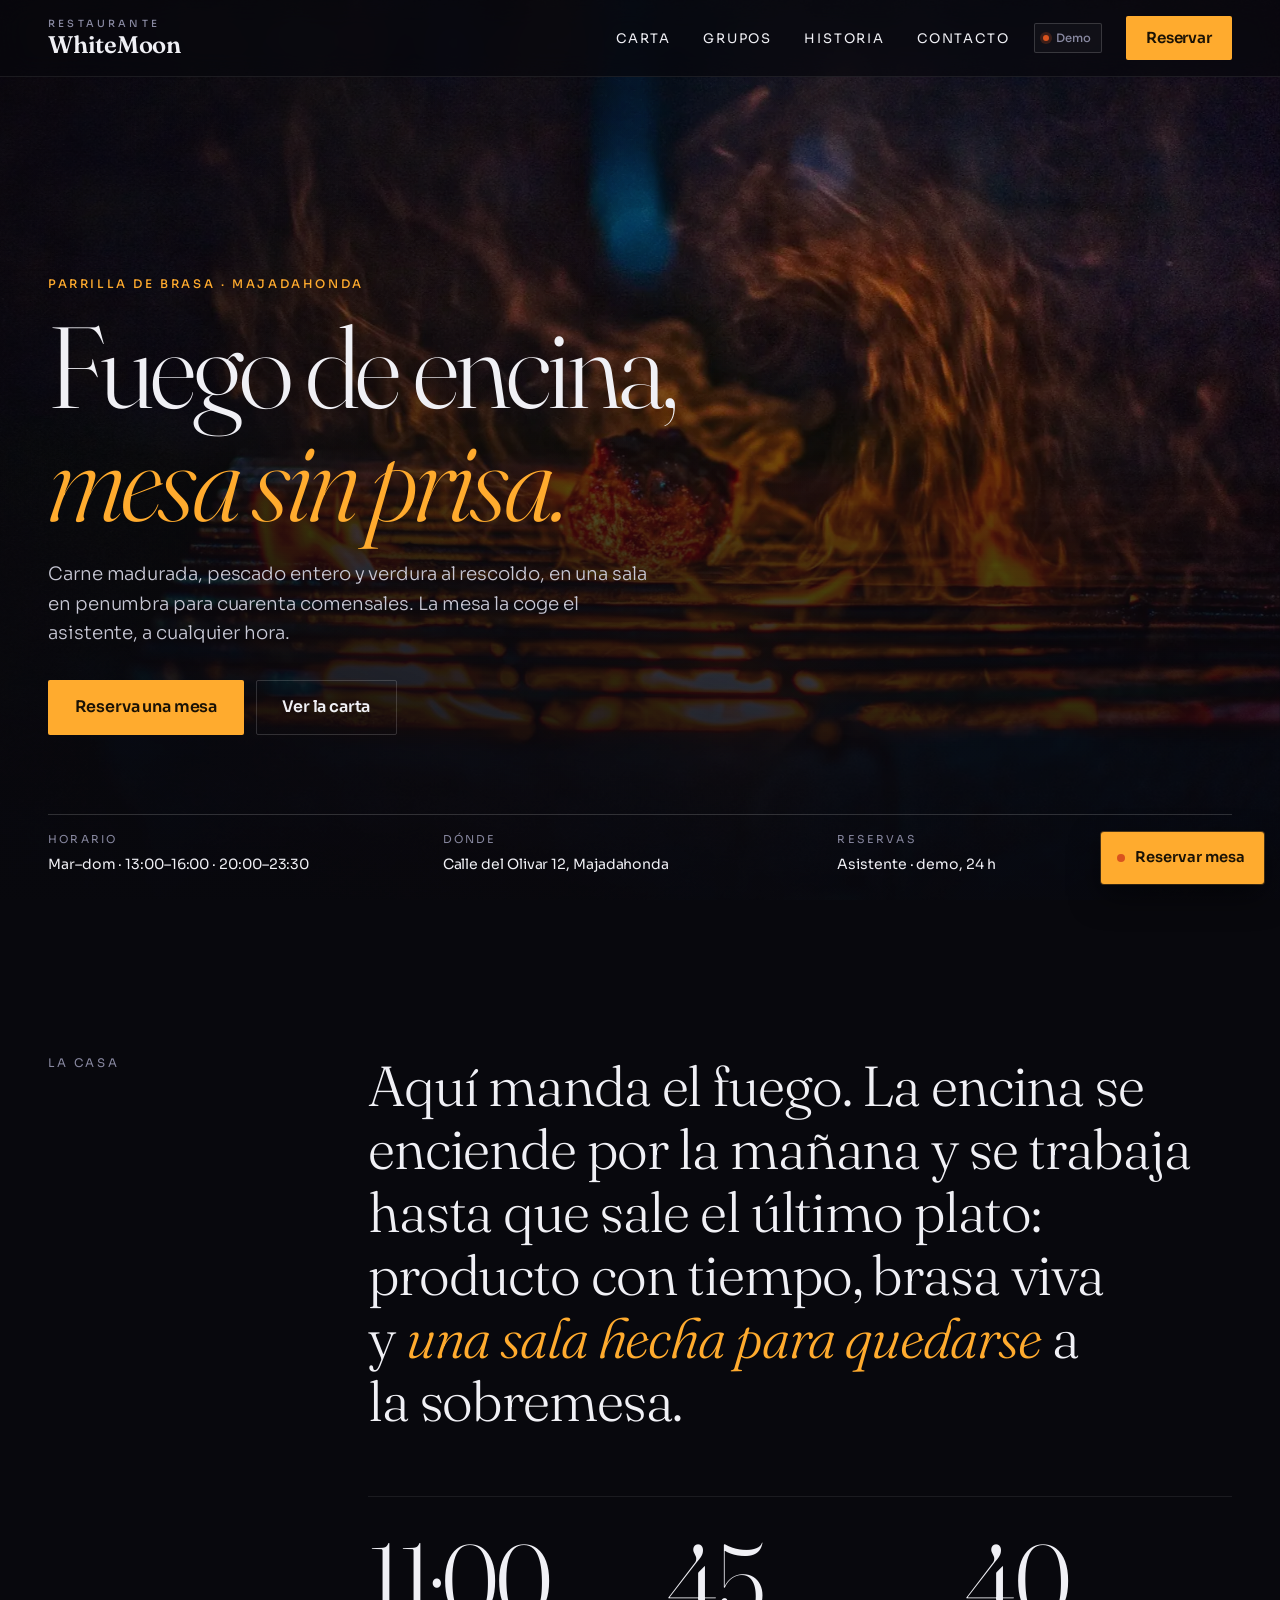
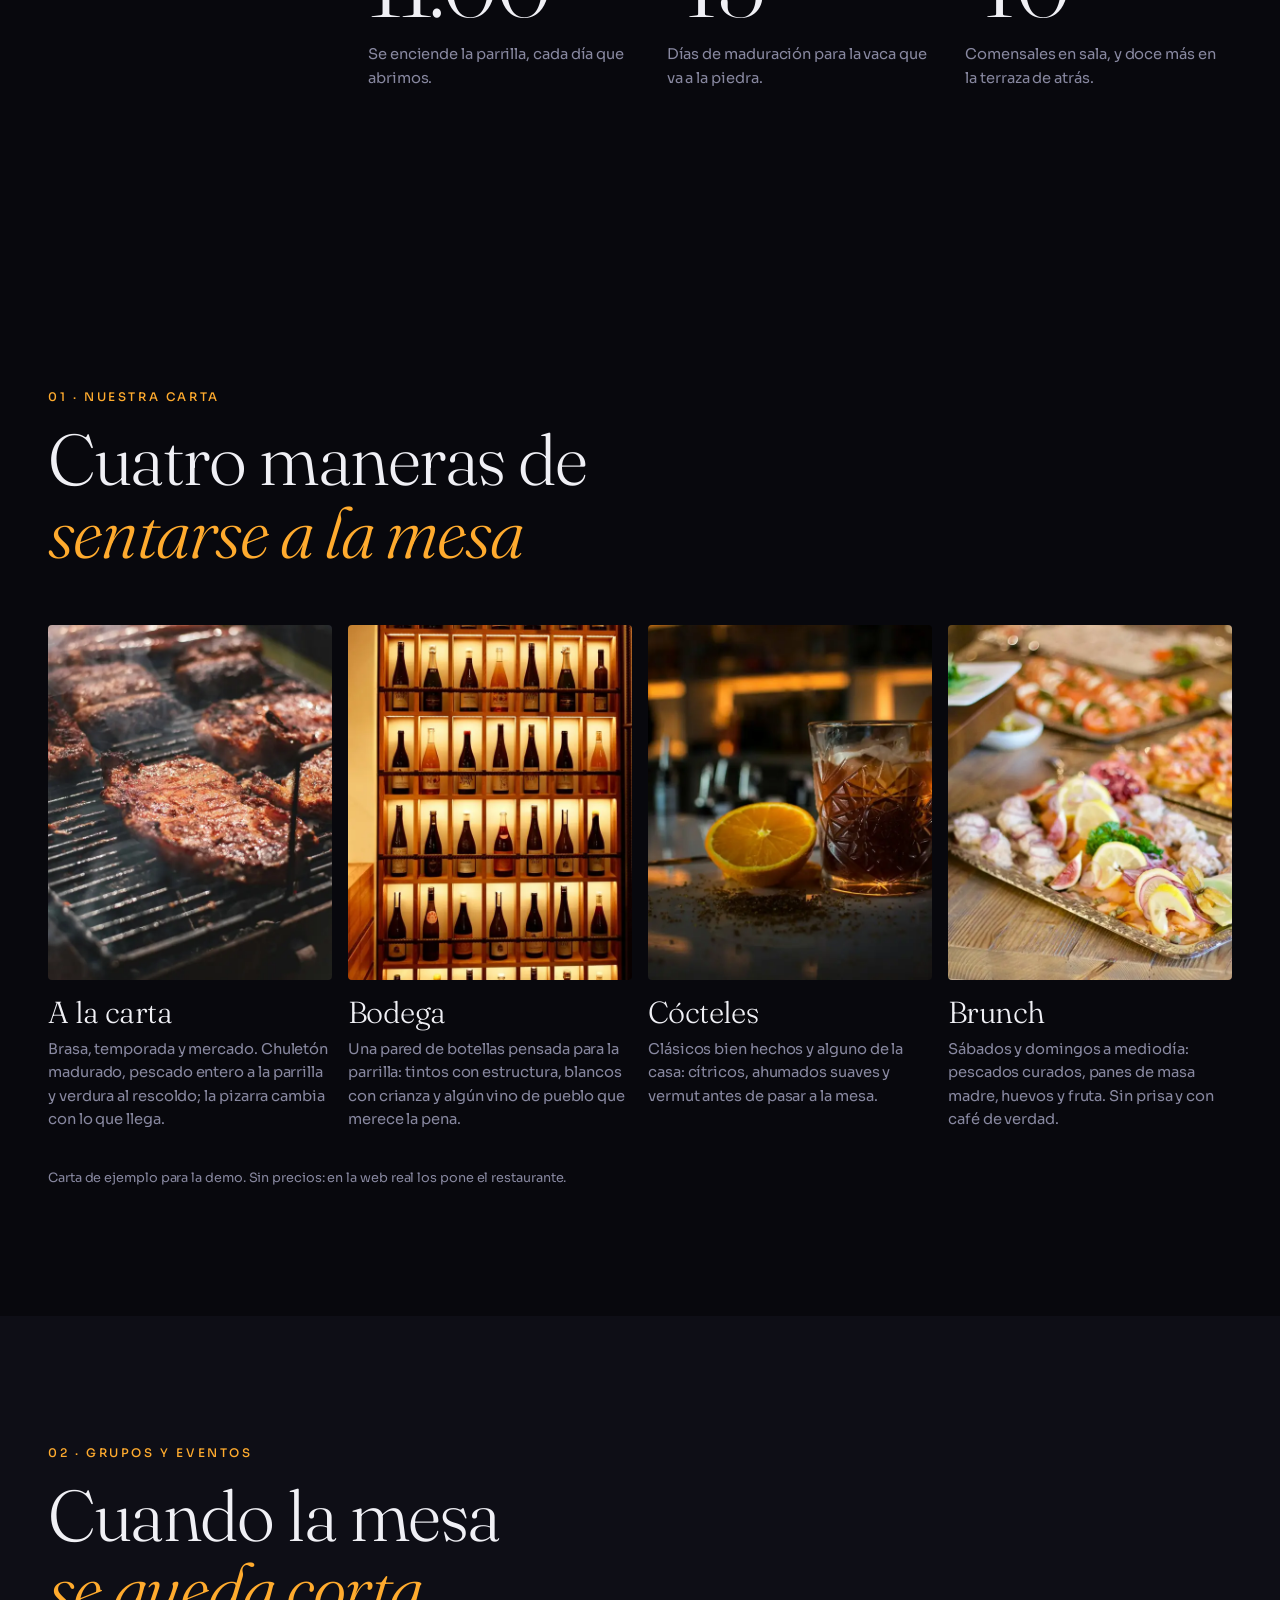
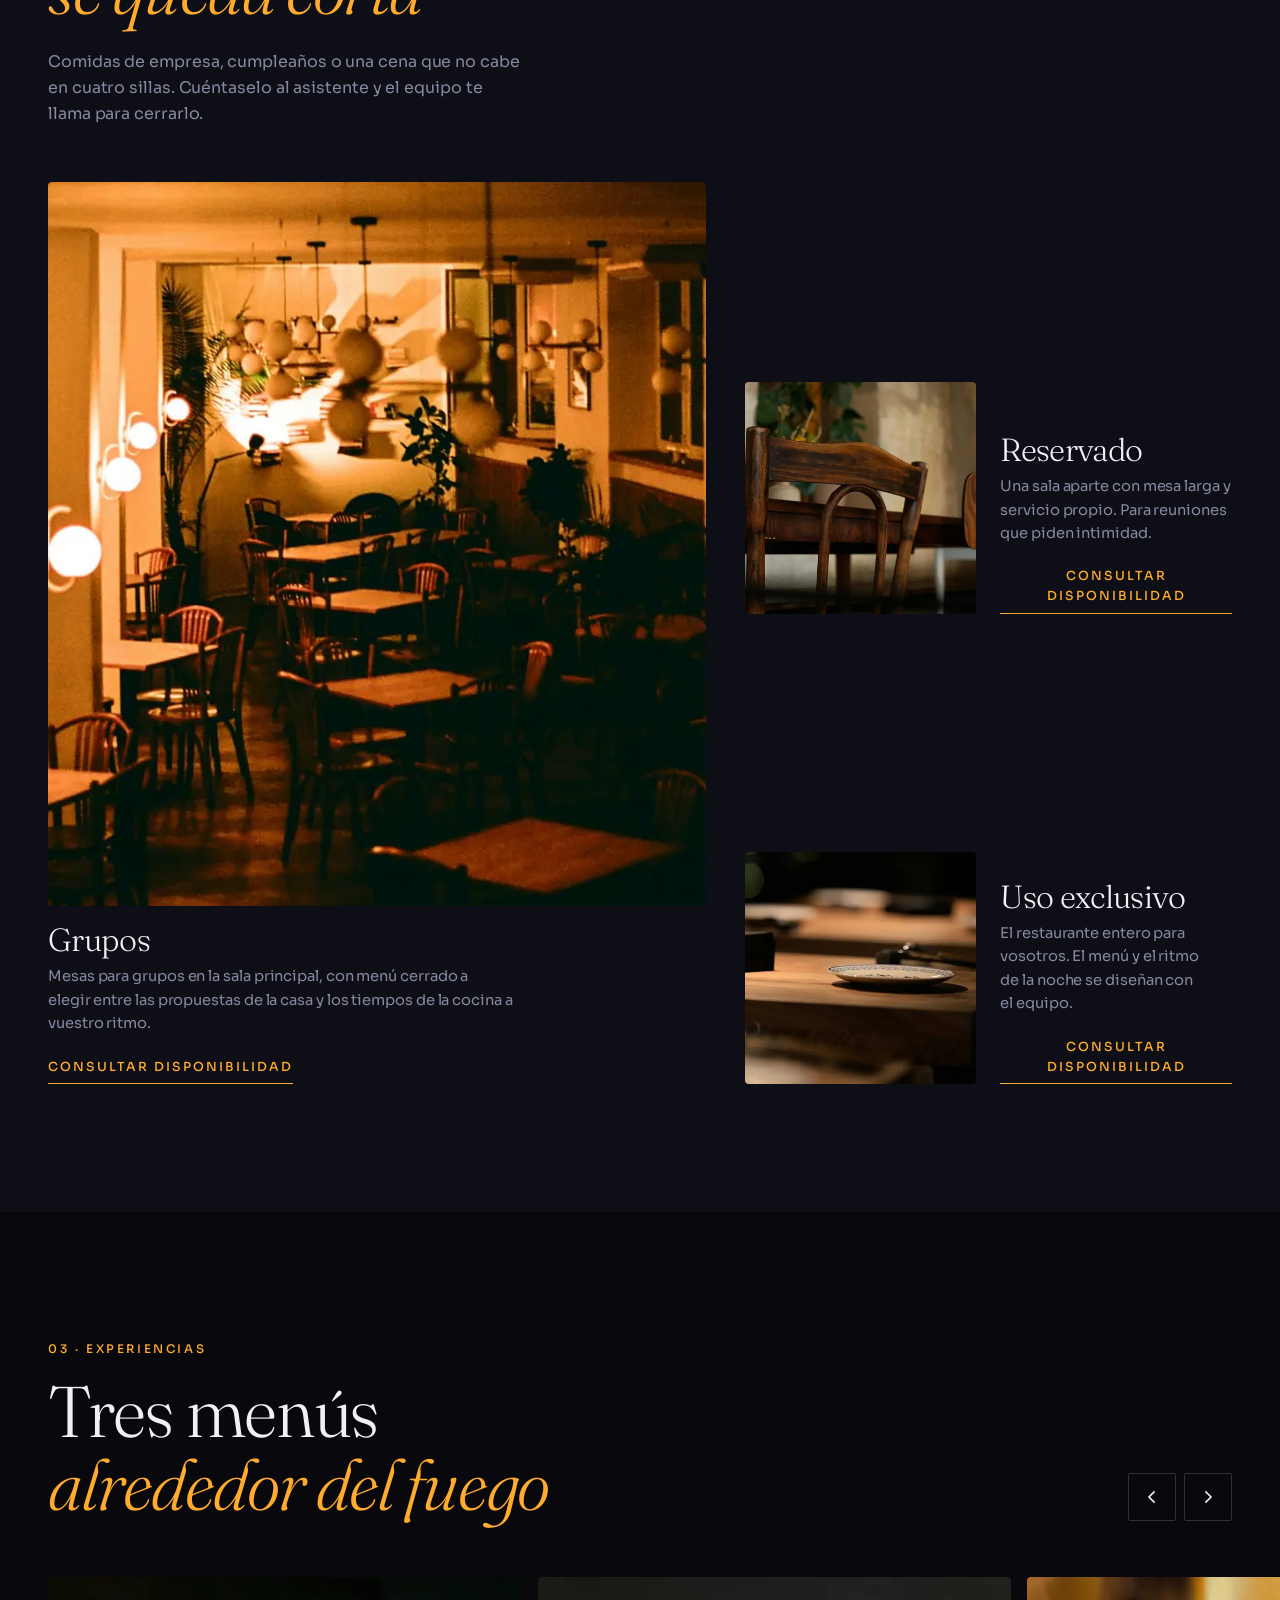
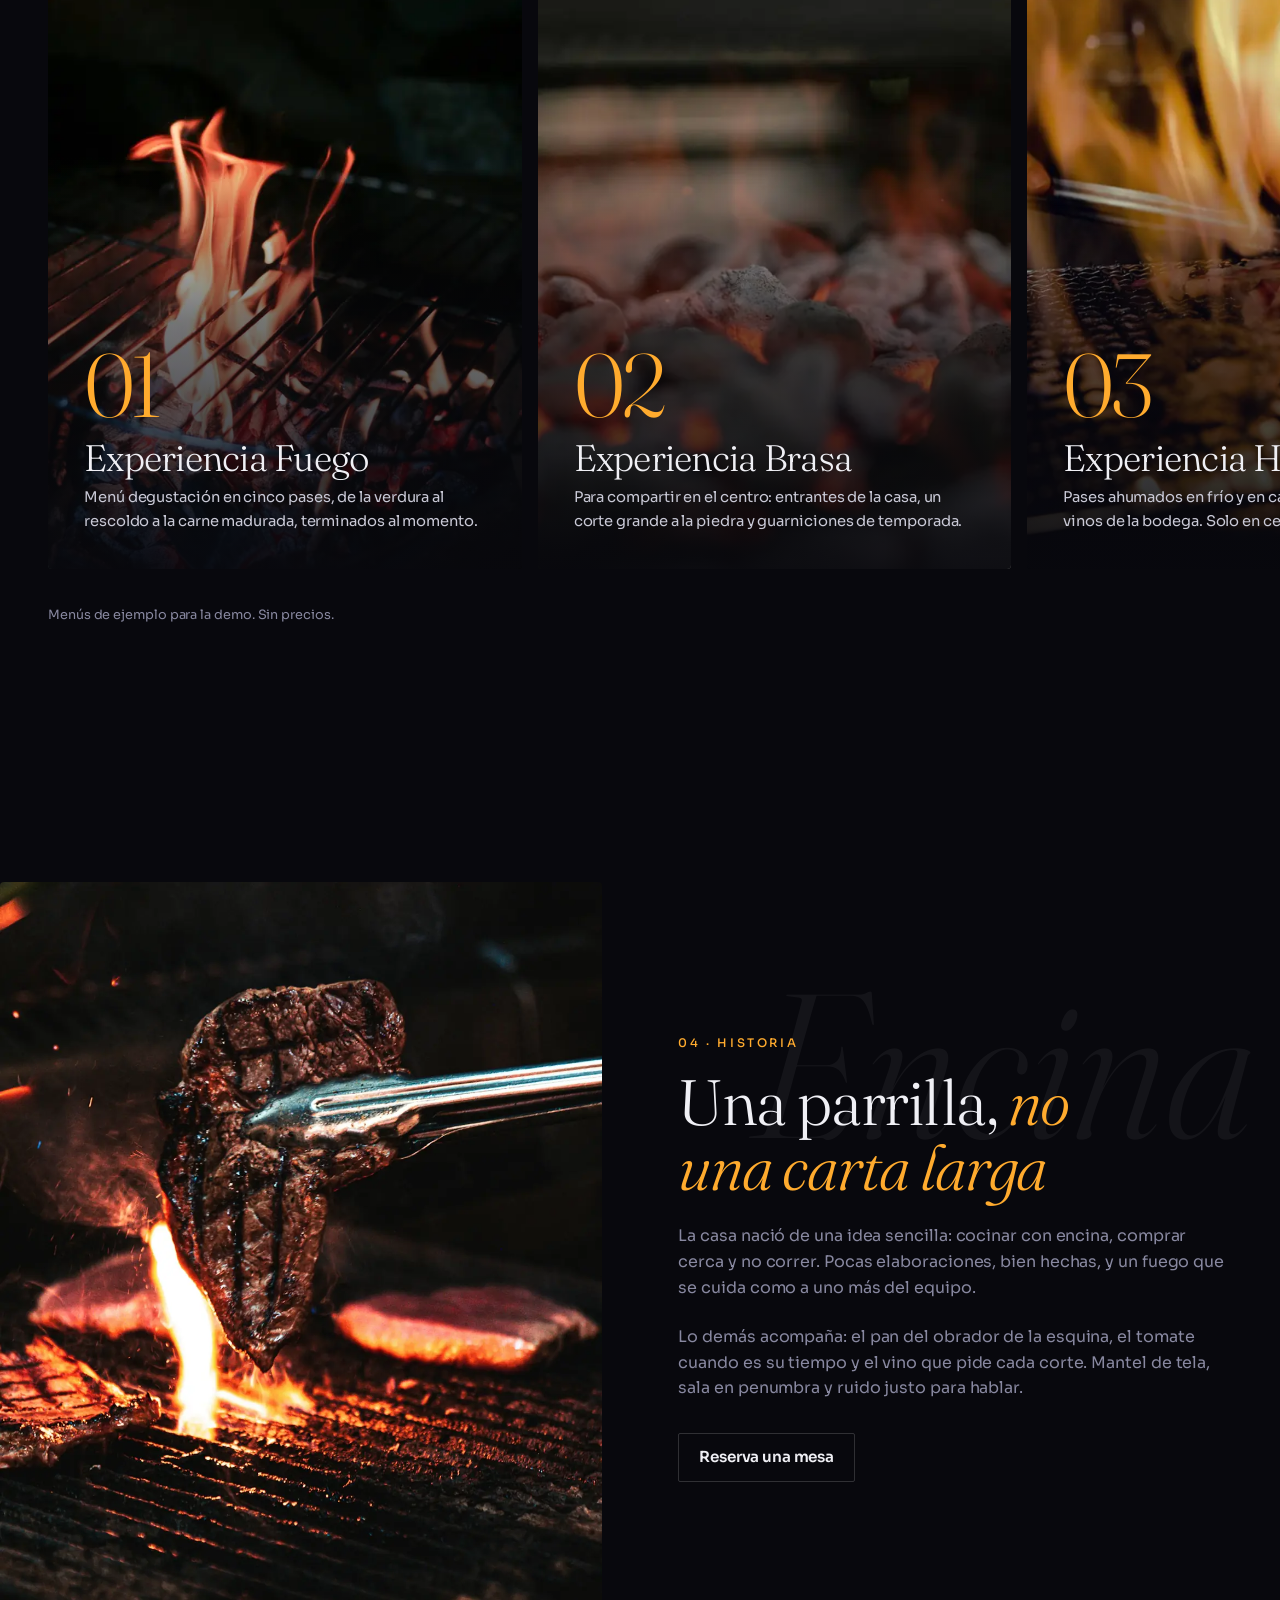
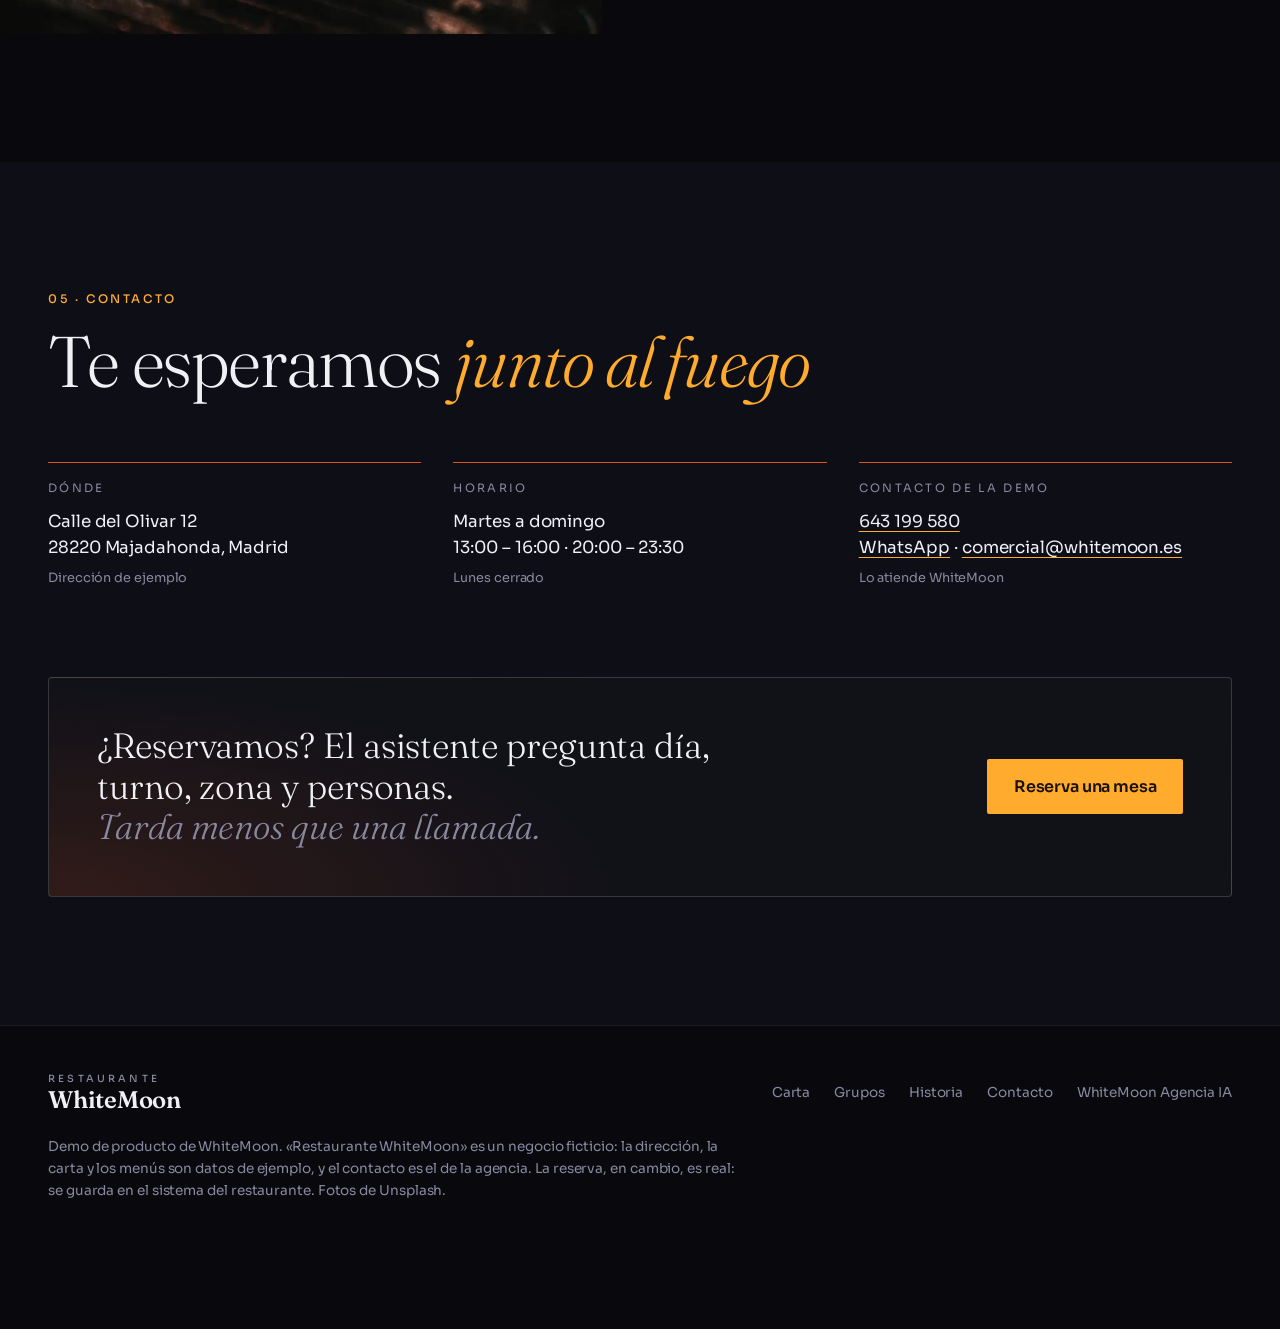
==== commit 8ddf86f3: "perf: fuentes autohospedadas y hero responsive para Lighthouse móvil - Fraunces y Sora en woff2 vari" ====
--- a/index.html
+++ b/index.html
@@ -14,9 +14,12 @@
 <meta property="og:image:height" content="630">
 <meta property="og:image:alt" content="Parrilla con llamas y un corte de carne sobre las brasas, con el texto «Fuego de encina, mesa sin prisa».">
 <meta name="theme-color" content="#08080d">
-<link rel="preconnect" href="https://fonts.googleapis.com">
-<link rel="preconnect" href="https://fonts.gstatic.com" crossorigin>
-<link href="https://fonts.googleapis.com/css2?family=Fraunces:ital,opsz,wght@0,9..144,300;0,9..144,600;1,9..144,300&family=Sora:wght@300;400;500;600&display=swap" rel="stylesheet">
+<link rel="icon" href="data:image/svg+xml,%3Csvg xmlns='http://www.w3.org/2000/svg' viewBox='0 0 32 32'%3E%3Crect width='32' height='32' rx='3' fill='%2308080d'/%3E%3Ccircle cx='16' cy='16' r='7' fill='%23ffab2e'/%3E%3C/svg%3E">
+<link rel="preload" href="assets/fonts/sora-latin.woff2" as="font" type="font/woff2" crossorigin>
+<link rel="preload" href="assets/fonts/fraunces-latin.woff2" as="font" type="font/woff2" crossorigin>
+<link rel="preload" href="assets/fonts/fraunces-italic-latin.woff2" as="font" type="font/woff2" crossorigin>
+<link rel="preload" as="image" type="image/webp" fetchpriority="high"
+      imagesrcset="assets/img/hero-900.webp 900w, assets/img/hero.webp 1800w" imagesizes="100vw">
 <link rel="stylesheet" href="assets/css/base.css">
 <link rel="stylesheet" href="assets/css/site.css">
 <script>document.documentElement.classList.add('js');</script>
@@ -82,8 +85,8 @@
   <!-- 1 · Hero a sangre ----------------------------------------------------- -->
   <section class="hero" aria-labelledby="t-hero">
     <picture class="hero__foto">
-      <source srcset="assets/img/hero.webp" type="image/webp">
-      <img src="assets/img/hero.jpg" width="1800" height="1100" decoding="async" fetchpriority="high"
+      <source srcset="assets/img/hero-900.webp 900w, assets/img/hero.webp 1800w" sizes="100vw" type="image/webp">
+      <img src="assets/img/hero.jpg" srcset="assets/img/hero-900.jpg 900w, assets/img/hero.jpg 1800w" sizes="100vw" width="1800" height="1100" decoding="async" fetchpriority="high"
            alt="Parrilla de hierro con llamas altas y un corte de carne dorándose sobre las brasas.">
     </picture>
 
@@ -144,8 +147,8 @@
     <ul class="carrusel carrusel--4" id="carrusel-carta" tabindex="0" aria-label="Nuestra carta">
       <li class="tarjeta reveal">
         <picture>
-          <source srcset="assets/img/carta-brasa.webp" type="image/webp">
-          <img src="assets/img/carta-brasa.jpg" width="900" height="1125" loading="lazy" decoding="async"
+          <source srcset="assets/img/carta-brasa-600.webp 600w, assets/img/carta-brasa.webp 900w" sizes="(min-width: 1100px) 24vw, (min-width: 600px) 46vw, 78vw" type="image/webp">
+          <img src="assets/img/carta-brasa.jpg" srcset="assets/img/carta-brasa-600.jpg 600w, assets/img/carta-brasa.jpg 900w" sizes="(min-width: 1100px) 24vw, (min-width: 600px) 46vw, 78vw" width="900" height="1125" loading="lazy" decoding="async"
                alt="Cortes de carne marcándose sobre una parrilla de carbón.">
         </picture>
         <h3>A la carta</h3>
@@ -153,8 +156,8 @@
       </li>
       <li class="tarjeta reveal">
         <picture>
-          <source srcset="assets/img/carta-bodega.webp" type="image/webp">
-          <img src="assets/img/carta-bodega.jpg" width="900" height="1125" loading="lazy" decoding="async"
+          <source srcset="assets/img/carta-bodega-600.webp 600w, assets/img/carta-bodega.webp 900w" sizes="(min-width: 1100px) 24vw, (min-width: 600px) 46vw, 78vw" type="image/webp">
+          <img src="assets/img/carta-bodega.jpg" srcset="assets/img/carta-bodega-600.jpg 600w, assets/img/carta-bodega.jpg 900w" sizes="(min-width: 1100px) 24vw, (min-width: 600px) 46vw, 78vw" width="900" height="1125" loading="lazy" decoding="async"
                alt="Botellero de madera iluminado desde detrás, lleno de botellas de vino.">
         </picture>
         <h3>Bodega</h3>
@@ -162,8 +165,8 @@
       </li>
       <li class="tarjeta reveal">
         <picture>
-          <source srcset="assets/img/carta-cocteles.webp" type="image/webp">
-          <img src="assets/img/carta-cocteles.jpg" width="900" height="1125" loading="lazy" decoding="async"
+          <source srcset="assets/img/carta-cocteles-600.webp 600w, assets/img/carta-cocteles.webp 900w" sizes="(min-width: 1100px) 24vw, (min-width: 600px) 46vw, 78vw" type="image/webp">
+          <img src="assets/img/carta-cocteles.jpg" srcset="assets/img/carta-cocteles-600.jpg 600w, assets/img/carta-cocteles.jpg 900w" sizes="(min-width: 1100px) 24vw, (min-width: 600px) 46vw, 78vw" width="900" height="1125" loading="lazy" decoding="async"
                alt="Vaso tallado con un cóctel ámbar y media naranja sobre la barra en penumbra.">
         </picture>
         <h3>Cócteles</h3>
@@ -171,8 +174,8 @@
       </li>
       <li class="tarjeta reveal">
         <picture>
-          <source srcset="assets/img/carta-brunch.webp" type="image/webp">
-          <img src="assets/img/carta-brunch.jpg" width="900" height="1125" loading="lazy" decoding="async"
+          <source srcset="assets/img/carta-brunch-600.webp 600w, assets/img/carta-brunch.webp 900w" sizes="(min-width: 1100px) 24vw, (min-width: 600px) 46vw, 78vw" type="image/webp">
+          <img src="assets/img/carta-brunch.jpg" srcset="assets/img/carta-brunch-600.jpg 600w, assets/img/carta-brunch.jpg 900w" sizes="(min-width: 1100px) 24vw, (min-width: 600px) 46vw, 78vw" width="900" height="1125" loading="lazy" decoding="async"
                alt="Bandejas con pescado curado, fruta y tostas sobre una mesa de madera.">
         </picture>
         <h3>Brunch</h3>
@@ -199,8 +202,8 @@
       <div class="grupos">
         <article class="grupo grupo--mayor reveal">
           <picture>
-            <source srcset="assets/img/grupo-sala.webp" type="image/webp">
-            <img src="assets/img/grupo-sala.jpg" width="1100" height="825" loading="lazy" decoding="async"
+            <source srcset="assets/img/grupo-sala-600.webp 600w, assets/img/grupo-sala.webp 1100w" sizes="(min-width: 900px) 55vw, 94vw" type="image/webp">
+            <img src="assets/img/grupo-sala.jpg" srcset="assets/img/grupo-sala-600.jpg 600w, assets/img/grupo-sala.jpg 1100w" sizes="(min-width: 900px) 55vw, 94vw" width="1100" height="825" loading="lazy" decoding="async"
                  alt="Sala del restaurante en penumbra, con apliques encendidos y mesas vacías.">
           </picture>
           <div class="grupo__txt">
@@ -211,8 +214,8 @@
         </article>
         <article class="grupo reveal">
           <picture>
-            <source srcset="assets/img/grupo-reservado.webp" type="image/webp">
-            <img src="assets/img/grupo-reservado.jpg" width="1100" height="825" loading="lazy" decoding="async"
+            <source srcset="assets/img/grupo-reservado-600.webp 600w, assets/img/grupo-reservado.webp 1100w" sizes="(min-width: 900px) 22vw, 94vw" type="image/webp">
+            <img src="assets/img/grupo-reservado.jpg" srcset="assets/img/grupo-reservado-600.jpg 600w, assets/img/grupo-reservado.jpg 1100w" sizes="(min-width: 900px) 22vw, 94vw" width="1100" height="825" loading="lazy" decoding="async"
                  alt="Sillas de madera oscura junto a una mesa, en una sala de paredes de piedra.">
           </picture>
           <div class="grupo__txt">
@@ -223,8 +226,8 @@
         </article>
         <article class="grupo reveal">
           <picture>
-            <source srcset="assets/img/grupo-exclusivo.webp" type="image/webp">
-            <img src="assets/img/grupo-exclusivo.jpg" width="1100" height="825" loading="lazy" decoding="async"
+            <source srcset="assets/img/grupo-exclusivo-600.webp 600w, assets/img/grupo-exclusivo.webp 1100w" sizes="(min-width: 900px) 22vw, 94vw" type="image/webp">
+            <img src="assets/img/grupo-exclusivo.jpg" srcset="assets/img/grupo-exclusivo-600.jpg 600w, assets/img/grupo-exclusivo.jpg 1100w" sizes="(min-width: 900px) 22vw, 94vw" width="1100" height="825" loading="lazy" decoding="async"
                  alt="Mesa de madera puesta en una sala oscura, con luces desenfocadas al fondo.">
           </picture>
           <div class="grupo__txt">
@@ -257,8 +260,8 @@
     <ul class="carrusel carrusel--exp" id="carrusel-exp" tabindex="0" aria-label="Experiencias">
       <li class="exp reveal">
         <picture>
-          <source srcset="assets/img/exp-fuego.webp" type="image/webp">
-          <img src="assets/img/exp-fuego.jpg" width="900" height="1200" loading="lazy" decoding="async"
+          <source srcset="assets/img/exp-fuego-600.webp 600w, assets/img/exp-fuego.webp 900w" sizes="(min-width: 1100px) 40vw, (min-width: 600px) 58vw, 80vw" type="image/webp">
+          <img src="assets/img/exp-fuego.jpg" srcset="assets/img/exp-fuego-600.jpg 600w, assets/img/exp-fuego.jpg 900w" sizes="(min-width: 1100px) 40vw, (min-width: 600px) 58vw, 80vw" width="900" height="1200" loading="lazy" decoding="async"
                alt="Llamas altas saliendo de una parrilla de carbón.">
         </picture>
         <div class="exp__txt">
@@ -269,8 +272,8 @@
       </li>
       <li class="exp reveal">
         <picture>
-          <source srcset="assets/img/exp-brasa.webp" type="image/webp">
-          <img src="assets/img/exp-brasa.jpg" width="900" height="1200" loading="lazy" decoding="async"
+          <source srcset="assets/img/exp-brasa-600.webp 600w, assets/img/exp-brasa.webp 900w" sizes="(min-width: 1100px) 40vw, (min-width: 600px) 58vw, 80vw" type="image/webp">
+          <img src="assets/img/exp-brasa.jpg" srcset="assets/img/exp-brasa-600.jpg 600w, assets/img/exp-brasa.jpg 900w" sizes="(min-width: 1100px) 40vw, (min-width: 600px) 58vw, 80vw" width="900" height="1200" loading="lazy" decoding="async"
                alt="Primer plano de ascuas encendidas entre la ceniza.">
         </picture>
         <div class="exp__txt">
@@ -281,8 +284,8 @@
       </li>
       <li class="exp reveal">
         <picture>
-          <source srcset="assets/img/exp-humo.webp" type="image/webp">
-          <img src="assets/img/exp-humo.jpg" width="900" height="1200" loading="lazy" decoding="async"
+          <source srcset="assets/img/exp-humo-600.webp 600w, assets/img/exp-humo.webp 900w" sizes="(min-width: 1100px) 40vw, (min-width: 600px) 58vw, 80vw" type="image/webp">
+          <img src="assets/img/exp-humo.jpg" srcset="assets/img/exp-humo-600.jpg 600w, assets/img/exp-humo.jpg 900w" sizes="(min-width: 1100px) 40vw, (min-width: 600px) 58vw, 80vw" width="900" height="1200" loading="lazy" decoding="async"
                alt="Llamarada sobre una rejilla con carne, envuelta en humo.">
         </picture>
         <div class="exp__txt">
@@ -299,8 +302,8 @@
   <section class="historia" id="historia" aria-labelledby="t-historia">
     <div class="wrap historia__grid">
       <picture class="historia__foto reveal">
-        <source srcset="assets/img/historia.webp" type="image/webp">
-        <img src="assets/img/historia.jpg" width="1100" height="1375" loading="lazy" decoding="async"
+        <source srcset="assets/img/historia-600.webp 600w, assets/img/historia.webp 1100w" sizes="(min-width: 900px) 50vw, 94vw" type="image/webp">
+        <img src="assets/img/historia.jpg" srcset="assets/img/historia-600.jpg 600w, assets/img/historia.jpg 1100w" sizes="(min-width: 900px) 50vw, 94vw" width="1100" height="1375" loading="lazy" decoding="async"
              alt="Unas pinzas levantan un chuletón marcado sobre la parrilla, con una llama debajo.">
       </picture>
       <div class="historia__txt">
@@ -423,7 +426,7 @@
   </footer>
 </section>
 
-<script src="assets/js/chat.js"></script>
-<script src="assets/js/site.js"></script>
+<script src="assets/js/chat.js" defer></script>
+<script src="assets/js/site.js" defer></script>
 </body>
 </html>
--- a/assets/css/site.css
+++ b/assets/css/site.css
@@ -5,6 +5,16 @@
    serif display, fotos grandes, esquinas casi rectas y mucho aire. Solo la
    web pública: panel.html no carga este fichero.
    ========================================================================== */
+
+/* Fuentes autohospedadas (antes, Google Fonts). Son variables: un archivo por
+   estilo cubre todos los pesos y Fraunces mantiene su eje de tamaño óptico.
+   Solo latin y latin-ext; el navegador baja latin-ext si hace falta. */
+@font-face { font-family: 'Fraunces'; font-style: normal; font-weight: 300 600; font-display: swap; src: url(../fonts/fraunces-latin.woff2) format('woff2'); unicode-range: U+0000-00FF, U+0131, U+0152-0153, U+02BB-02BC, U+02C6, U+02DA, U+02DC, U+0304, U+0308, U+0329, U+2000-206F, U+20AC, U+2122, U+2191, U+2193, U+2212, U+2215, U+FEFF, U+FFFD; }
+@font-face { font-family: 'Fraunces'; font-style: normal; font-weight: 300 600; font-display: swap; src: url(../fonts/fraunces-latin-ext.woff2) format('woff2'); unicode-range: U+0100-02BA, U+02BD-02C5, U+02C7-02CC, U+02CE-02D7, U+02DD-02FF, U+0304, U+0308, U+0329, U+1D00-1DBF, U+1E00-1E9F, U+1EF2-1EFF, U+2020, U+20A0-20AB, U+20AD-20C0, U+2113, U+2C60-2C7F, U+A720-A7FF; }
+@font-face { font-family: 'Fraunces'; font-style: italic; font-weight: 300; font-display: swap; src: url(../fonts/fraunces-italic-latin.woff2) format('woff2'); unicode-range: U+0000-00FF, U+0131, U+0152-0153, U+02BB-02BC, U+02C6, U+02DA, U+02DC, U+0304, U+0308, U+0329, U+2000-206F, U+20AC, U+2122, U+2191, U+2193, U+2212, U+2215, U+FEFF, U+FFFD; }
+@font-face { font-family: 'Fraunces'; font-style: italic; font-weight: 300; font-display: swap; src: url(../fonts/fraunces-italic-latin-ext.woff2) format('woff2'); unicode-range: U+0100-02BA, U+02BD-02C5, U+02C7-02CC, U+02CE-02D7, U+02DD-02FF, U+0304, U+0308, U+0329, U+1D00-1DBF, U+1E00-1E9F, U+1EF2-1EFF, U+2020, U+20A0-20AB, U+20AD-20C0, U+2113, U+2C60-2C7F, U+A720-A7FF; }
+@font-face { font-family: 'Sora'; font-style: normal; font-weight: 300 600; font-display: swap; src: url(../fonts/sora-latin.woff2) format('woff2'); unicode-range: U+0000-00FF, U+0131, U+0152-0153, U+02BB-02BC, U+02C6, U+02DA, U+02DC, U+0304, U+0308, U+0329, U+2000-206F, U+20AC, U+2122, U+2191, U+2193, U+2212, U+2215, U+FEFF, U+FFFD; }
+@font-face { font-family: 'Sora'; font-style: normal; font-weight: 300 600; font-display: swap; src: url(../fonts/sora-latin-ext.woff2) format('woff2'); unicode-range: U+0100-02BA, U+02BD-02C5, U+02C7-02CC, U+02CE-02D7, U+02DD-02FF, U+0304, U+0308, U+0329, U+1D00-1DBF, U+1E00-1E9F, U+1EF2-1EFF, U+2020, U+20A0-20AB, U+20AD-20C0, U+2113, U+2C60-2C7F, U+A720-A7FF; }
 
 :root {
   /* Paleta de la web pública */
